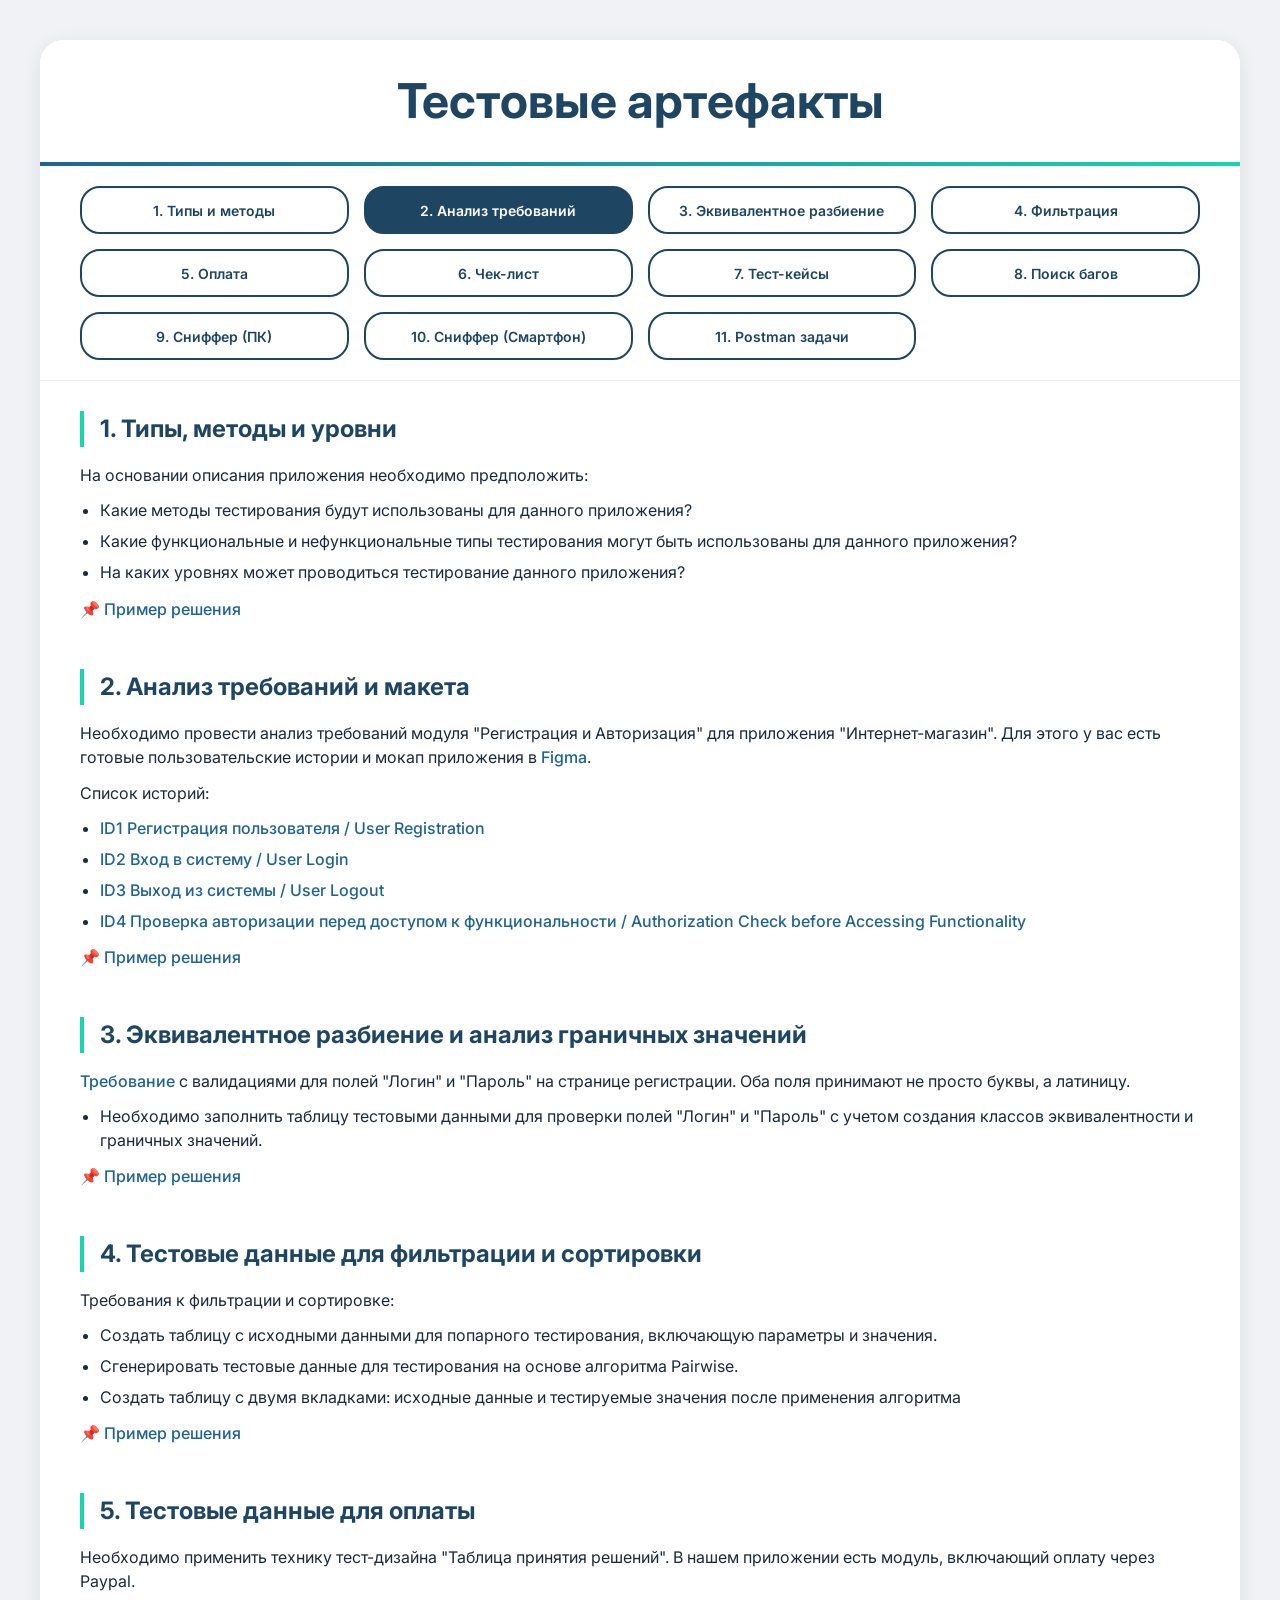
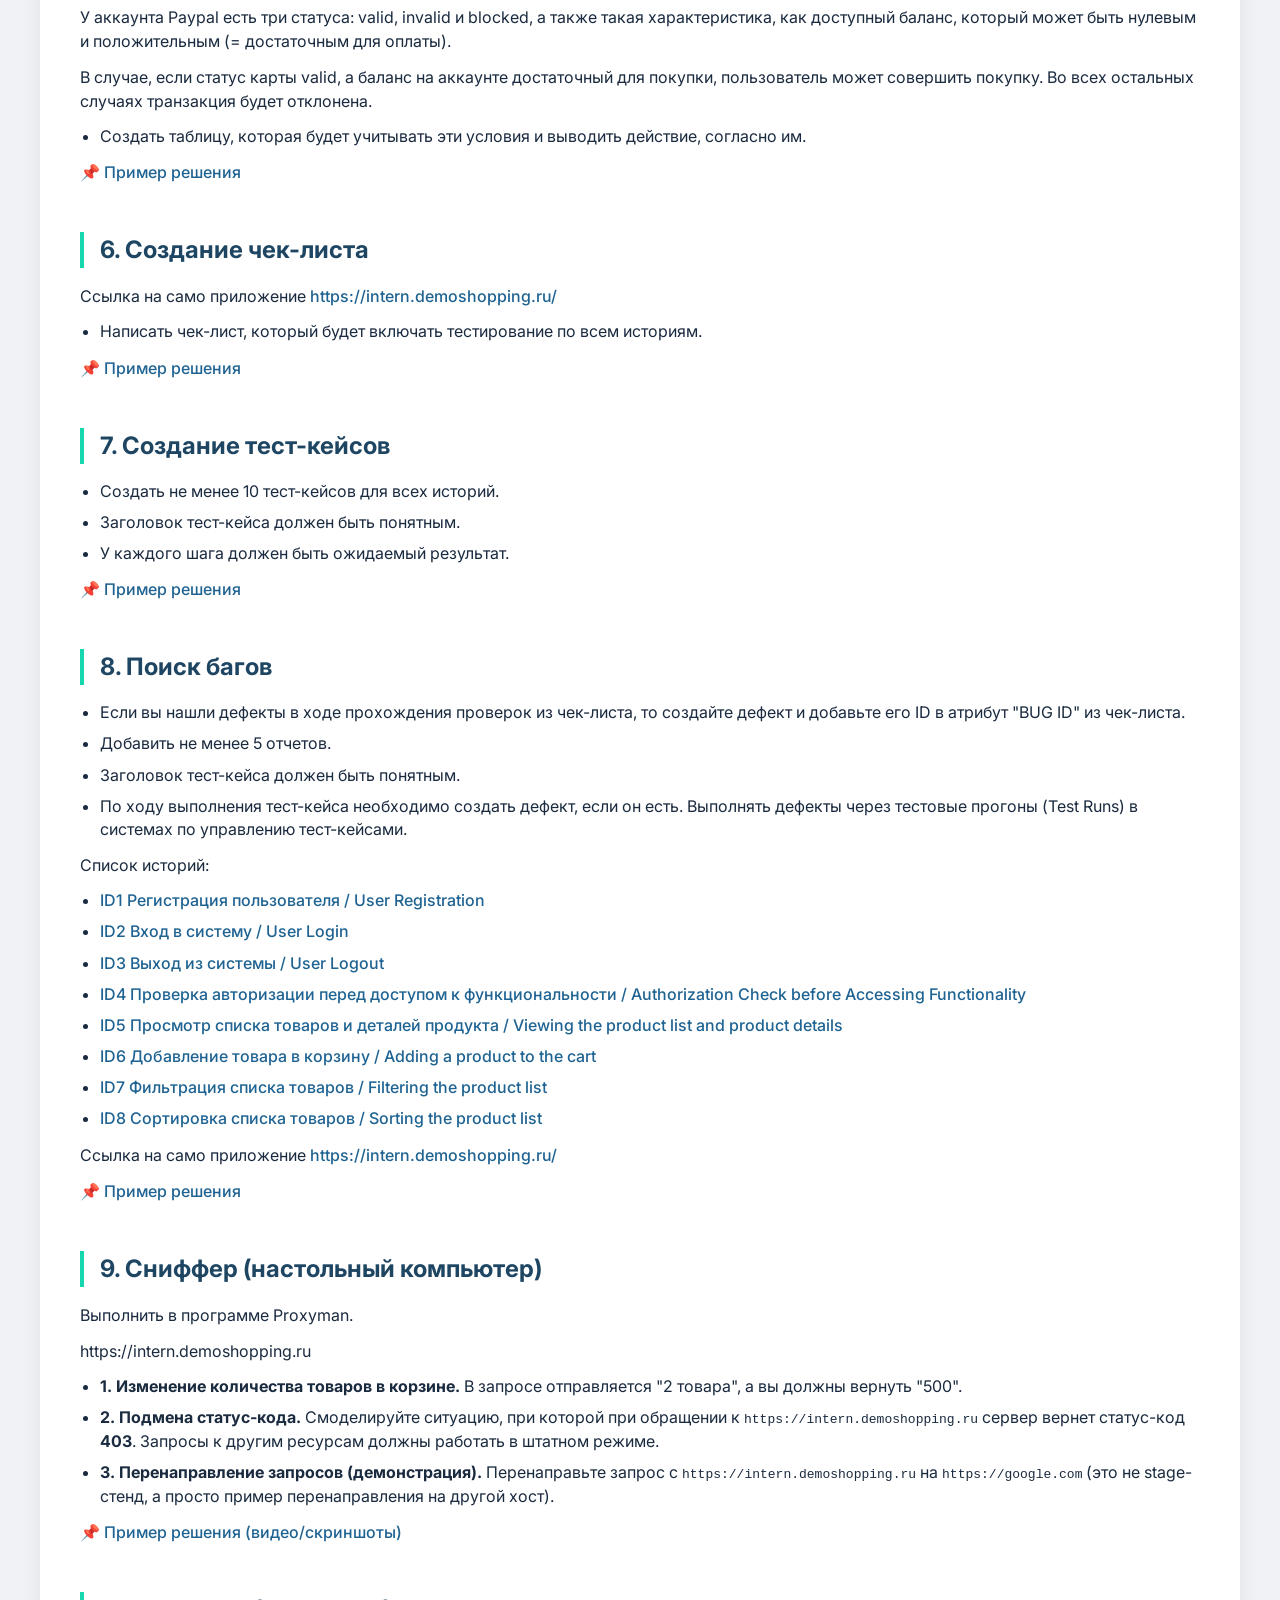
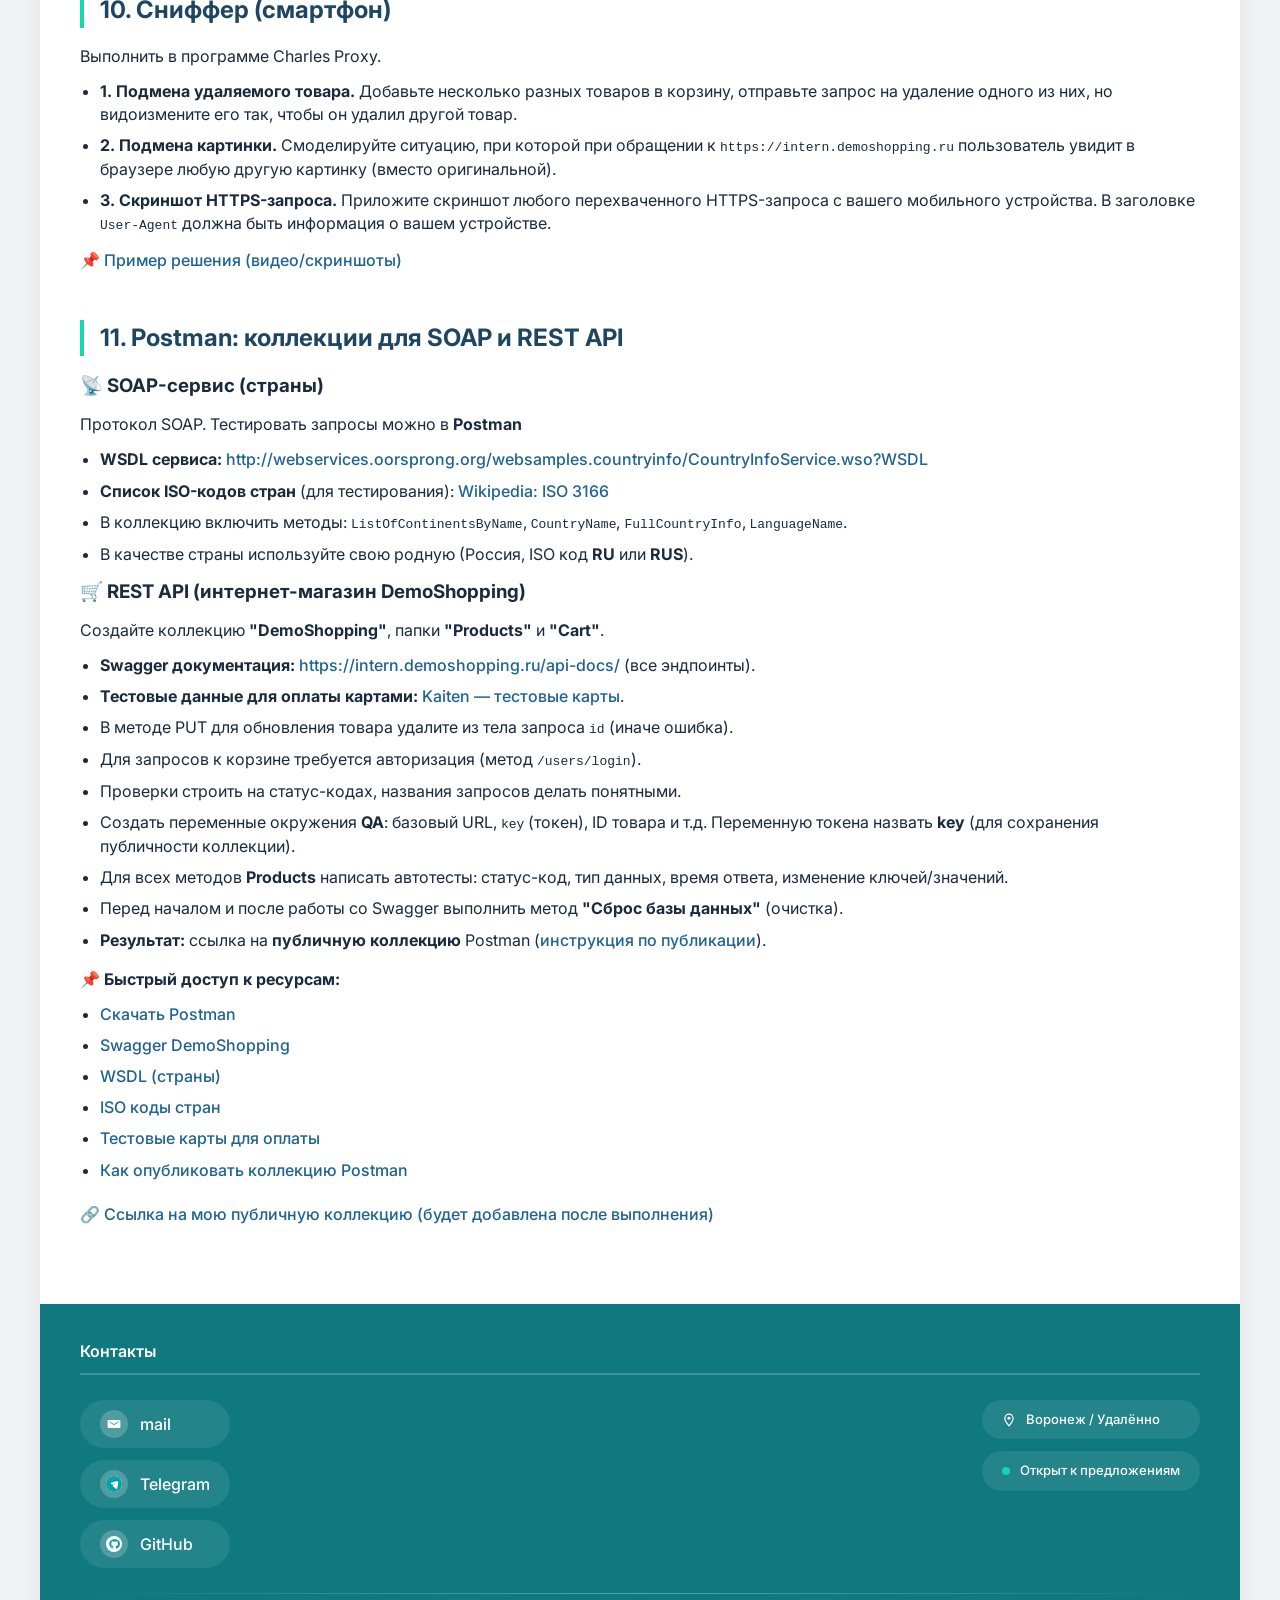
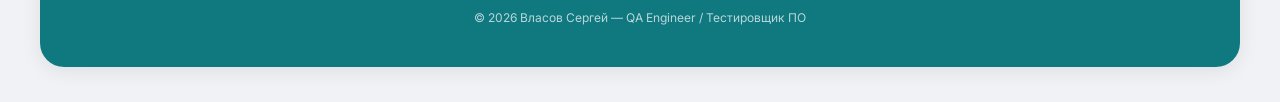
==== index.html @ 24e77163 "Update index.html" ====
<!DOCTYPE html>
<html lang="ru">
<head>
    <meta charset="UTF-8">
    <meta name="viewport" content="width=device-width, initial-scale=1.0, user-scalable=yes">
    <title>Власов Сергей — Тестовые артефакты</title>
    <link rel="stylesheet" href="styles.css">
    <link href="https://fonts.googleapis.com/css2?family=Inter:opsz,wght@14..32,300;400;500;600;700;800&display=swap" rel="stylesheet">
</head>
<body>
<div class="conteiner-size">
    <!-- ВЕРХНИЙ БЛОК (без фото) -->
    <div class="header-container">
        <div class="photo-block" style="display: none;"></div>
        <div class="title-block">
            <h1>Тестовые артефакты</h1>
        </div>
        <div class="burger-menu">
            <button class="burger-btn" id="burgerBtn" aria-label="Меню">
                <span></span><span></span><span></span>
            </button>
        </div>
    </div>
    <div class="divider"></div>

    <!-- ДЕСКТОПНЫЕ КНОПКИ -->
    <nav class="nav-buttons">
        <a href="#section1" class="nav-btn">1. Типы и методы</a>
        <a href="#section2" class="nav-btn">2. Анализ требований</a>
        <a href="#section3" class="nav-btn">3. Эквивалентное разбиение</a>
        <a href="#section4" class="nav-btn">4. Фильтрация</a>
        <a href="#section5" class="nav-btn">5. Оплата</a>
        <a href="#section6" class="nav-btn">6. Чек-лист</a>
        <a href="#section7" class="nav-btn">7. Тест-кейсы</a>
        <a href="#section8" class="nav-btn">8. Поиск багов</a>
        <a href="#section9" class="nav-btn">9. Сниффер (ПК)</a>
        <a href="#section10" class="nav-btn">10. Сниффер (Смартфон)</a>
        <a href="#section11" class="nav-btn">11. Postman задачи</a>
    </nav>

    <!-- МОБИЛЬНОЕ МЕНЮ -->
    <div class="menu-overlay" id="menuOverlay"></div>
    <nav class="mobile-nav" id="mobileNav">
        <a href="#section1" class="nav-btn">1. Типы и методы</a>
        <a href="#section2" class="nav-btn">2. Анализ требований</a>
        <a href="#section3" class="nav-btn">3. Эквивалентное разбиение</a>
        <a href="#section4" class="nav-btn">4. Фильтрация</a>
        <a href="#section5" class="nav-btn">5. Оплата</a>
        <a href="#section6" class="nav-btn">6. Чек-лист</a>
        <a href="#section7" class="nav-btn">7. Тест-кейсы</a>
        <a href="#section8" class="nav-btn">8. Поиск багов</a>
        <a href="#section9" class="nav-btn">9. Сниффер (ПК)</a>
        <a href="#section10" class="nav-btn">10. Сниффер (Смартфон)</a>
        <a href="#section11" class="nav-btn">11. Postman задачи</a>
    </nav>

    <main class="content_section">
        <!-- СЕКЦИЯ 1 -->
        <section id="section1">
            <h2 class="subheadings_info">1. Типы, методы и уровни</h2>
            <p>На основании описания приложения необходимо предположить:</p>
            <ul class="ul_jackdaw">
                <li>Какие методы тестирования будут использованы для данного приложения?</li>
                <li>Какие функциональные и нефункциональные типы тестирования могут быть использованы для данного приложения?</li>
                <li>На каких уровнях может проводиться тестирование данного приложения?</li>
            </ul>
            <p class="text_link"><a href="https://docs.google.com/spreadsheets/d/1bUkOQuHlxxTDv7ZIlbm_shnMmI3a-tGKETuIihLOKME/edit?gid=0#gid=0" target="_blank">📌 Пример решения</a></p>
        </section>

        <!-- СЕКЦИЯ 2 -->
        <section id="section2">
            <h2 class="subheadings_info">2. Анализ требований и макета</h2>
            <p>Необходимо провести анализ требований модуля "Регистрация и Авторизация" для приложения "Интернет-магазин". Для этого у вас есть готовые пользовательские истории и мокап приложения в <a href="https://www.figma.com/design/2T99Jt5OHPqkhe4yyoe2IC/demoshopping.ru?node-id=0-1&p=f" target="_blank">Figma</a>.</p>
            <p>Список историй:</p>
            <ul class="ul_jackdaw">
                <li><a href="https://rusau.kaiten.ru/p/d/731b641b-545d-4311-a691-c397a21eb1bd" target="_blank">ID1 Регистрация пользователя / User Registration</a></li>
                <li><a href="https://rusau.kaiten.ru/p/d/1c04eafd-86f6-4a21-85cd-1fbf8d3be706" target="_blank">ID2 Вход в систему / User Login</a></li>
                <li><a href="https://rusau.kaiten.ru/p/d/1f464f17-8de7-4f54-992c-11e9fa5fd646" target="_blank">ID3 Выход из системы / User Logout</a></li>
                <li><a href="https://rusau.kaiten.ru/p/d/d440e1db-3645-48f3-8510-686704dcf09c" target="_blank">ID4 Проверка авторизации перед доступом к функциональности / Authorization Check before Accessing Functionality</a></li>
            </ul>
            <p class="text_link"><a href="https://docs.google.com/spreadsheets/d/1VevSJB-PkAZYKlzrPrzCT3R2dL9jv7oHGKQj4bzrSno/edit?usp=drive_web&ouid=102189835010254179875" target="_blank">📌 Пример решения</a></p>
        </section>

        <!-- СЕКЦИЯ 3 -->
        <section id="section3">
            <h2 class="subheadings_info">3. Эквивалентное разбиение и анализ граничных значений</h2>
            <p><a href="https://rusau.kaiten.ru/p/d/731b641b-545d-4311-a691-c397a21eb1bd" target="_blank">Требование</a> с валидациями для полей "Логин" и "Пароль" на странице регистрации. Оба поля принимают не просто буквы, а латиницу.</p>
            <ul class="ul_jackdaw">
                <li>Необходимо заполнить таблицу тестовыми данными для проверки полей "Логин" и "Пароль" с учетом создания классов эквивалентности и граничных значений.</li>
            </ul>
            <p class="text_link"><a href="https://docs.google.com/spreadsheets/d/1Gv9aTr1BxdzXgcnLd-U9PMyYJYdZb1w_PZxS7_c92Kk/edit?usp=drive_web&ouid=102189835010254179875" target="_blank">📌 Пример решения</a></p>
        </section>

        <!-- СЕКЦИЯ 4 -->
        <section id="section4">
            <h2 class="subheadings_info">4. Тестовые данные для фильтрации и сортировки</h2>
            <p>Требования к фильтрации и сортировке:</p>
            <ul class="ul_jackdaw">
                <li>Создать таблицу с исходными данными для попарного тестирования, включающую параметры и значения.</li>
                <li>Сгенерировать тестовые данные для тестирования на основе алгоритма Pairwise.</li>
                <li>Создать таблицу с двумя вкладками: исходные данные и тестируемые значения после применения алгоритма</li>
            </ul>
            <p class="text_link"><a href="https://docs.google.com/spreadsheets/d/1SnSToZLC-UF6XqXtcdZH5fWawahECPrROehS-deCQgU/edit?gid=0#gid=0" target="_blank">📌 Пример решения</a></p>
        </section>

        <!-- СЕКЦИЯ 5 -->
        <section id="section5">
            <h2 class="subheadings_info">5. Тестовые данные для оплаты</h2>
            <p>Необходимо применить технику тест-дизайна "Таблица принятия решений". В нашем приложении есть модуль, включающий оплату через Paypal.</p>
            <p>У аккаунта Paypal есть три статуса: valid, invalid и blocked, а также такая характеристика, как доступный баланс, который может быть нулевым и положительным (= достаточным для оплаты).</p>
            <p>В случае, если статус карты valid, а баланс на аккаунте достаточный для покупки, пользователь может совершить покупку. Во всех остальных случаях транзакция будет отклонена.</p>
            <ul class="ul_jackdaw">
                <li>Создать таблицу, которая будет учитывать эти условия и выводить действие, согласно им.</li>
            </ul>
            <p class="text_link"><a href="https://docs.google.com/spreadsheets/d/1SnSToZLC-UF6XqXtcdZH5fWawahECPrROehS-deCQgU/edit?gid=1292314697#gid=1292314697" target="_blank">📌 Пример решения</a></p>
        </section>

        <!-- СЕКЦИЯ 6 -->
        <section id="section6">
            <h2 class="subheadings_info">6. Создание чек-листа</h2>
            <p>Ссылка на само приложение <a href="https://intern.demoshopping.ru/" target="_blank">https://intern.demoshopping.ru/</a></p>
            <ul class="ul_jackdaw">
                <li>Написать чек-лист, который будет включать тестирование по всем историям.</li>
            </ul>
            <p class="text_link"><a href="https://docs.google.com/spreadsheets/d/1DzJWDYINvQ6zEzzYD-rrGuDeMP6S5_qLP3PYs7r37dg/edit?gid=0#gid=0" target="_blank">📌 Пример решения</a></p>
        </section>

        <!-- СЕКЦИЯ 7 -->
        <section id="section7">
            <h2 class="subheadings_info">7. Создание тест-кейсов</h2>
            <ul class="ul_jackdaw">
                <li>Создать не менее 10 тест-кейсов для всех историй.</li>
                <li>Заголовок тест-кейса должен быть понятным.</li>
                <li>У каждого шага должен быть ожидаемый результат.</li>
            </ul>
            <p class="text_link"><a href="https://docs.google.com/spreadsheets/d/18vNGB9SCX3O_g759Qn72StFXo81sTul3EYCo1Qnzfx8/edit?gid=3946733#gid=3946733" target="_blank">📌 Пример решения</a></p>
        </section>

        <!-- СЕКЦИЯ 8 -->
        <section id="section8">
            <h2 class="subheadings_info">8. Поиск багов</h2>
            <ul class="ul_jackdaw">
                <li>Если вы нашли дефекты в ходе прохождения проверок из чек-листа, то создайте дефект и добавьте его ID в атрибут "BUG ID" из чек-листа.</li>
                <li>Добавить не менее 5 отчетов.</li>
                <li>Заголовок тест-кейса должен быть понятным.</li>
                <li>По ходу выполнения тест-кейса необходимо создать дефект, если он есть. Выполнять дефекты через тестовые прогоны (Test Runs) в системах по управлению тест-кейсами.</li>
            </ul>
            <p>Список историй:</p>
            <ul class="ul_jackdaw">
                <li><a href="https://rusau.kaiten.ru/p/d/731b641b-545d-4311-a691-c397a21eb1bd" target="_blank">ID1 Регистрация пользователя / User Registration</a></li>
                <li><a href="https://rusau.kaiten.ru/p/d/1c04eafd-86f6-4a21-85cd-1fbf8d3be706" target="_blank">ID2 Вход в систему / User Login</a></li>
                <li><a href="https://rusau.kaiten.ru/p/d/1f464f17-8de7-4f54-992c-11e9fa5fd646" target="_blank">ID3 Выход из системы / User Logout</a></li>
                <li><a href="https://rusau.kaiten.ru/p/d/d440e1db-3645-48f3-8510-686704dcf09c" target="_blank">ID4 Проверка авторизации перед доступом к функциональности / Authorization Check before Accessing Functionality</a></li>
                <li><a href="https://rusau.kaiten.ru/p/d/d49f0805-50b2-4b3e-b41c-524c0630b709" target="_blank">ID5 Просмотр списка товаров и деталей продукта / Viewing the product list and product details</a></li>
                <li><a href="https://rusau.kaiten.ru/p/d/11290aff-1218-44c5-a195-f724931d6615" target="_blank">ID6 Добавление товара в корзину / Adding a product to the cart</a></li>
                <li><a href="https://rusau.kaiten.ru/p/d/5b275ec1-e6df-47a4-9648-d422f4a387f3" target="_blank">ID7 Фильтрация списка товаров / Filtering the product list</a></li>
                <li><a href="https://rusau.kaiten.ru/p/d/705e06d8-971f-4e0a-b8de-7e13befcc7a3" target="_blank">ID8 Сортировка списка товаров / Sorting the product list</a></li>
            </ul>
            <p>Ссылка на само приложение <a href="https://intern.demoshopping.ru/" target="_blank">https://intern.demoshopping.ru/</a></p>
            <p class="text_link"><a href="https://docs.google.com/spreadsheets/d/1XjI1CYNhTq_a9quSeuw4eauC-P3KeUJ2mt0l9FOxoQo/edit?gid=0#gid=0" target="_blank">📌 Пример решения</a></p>
        </section>

        <!-- СЕКЦИЯ 9 -->
        <section id="section9">
            <h2 class="subheadings_info">9. Сниффер (настольный компьютер)</h2>
            <p>Выполнить в программе Proxyman.</p>
            <p>https://intern.demoshopping.ru</p>
            <ul class="ul_jackdaw">
                <li><strong>1. Изменение количества товаров в корзине.</strong> В запросе отправляется "2 товара", а вы должны вернуть "500".</li>
                <li><strong>2. Подмена статус-кода.</strong> Смоделируйте ситуацию, при которой при обращении к <code>https://intern.demoshopping.ru</code> сервер вернет статус-код <strong>403</strong>. Запросы к другим ресурсам должны работать в штатном режиме.</li>
                <li><strong>3. Перенаправление запросов (демонстрация).</strong> Перенаправьте запрос с <code>https://intern.demoshopping.ru</code> на <code>https://google.com</code> (это не stage-стенд, а просто пример перенаправления на другой хост).</li>
            </ul>
            <p class="text_link"><a href="https://drive.google.com/drive/folders/1v3mLw2noIxLw3IjJc6oAyDu7saQBnITz?dmr=1&ec=wgc-drive-%5Bmodule%5D-goto" target="_blank">📌 Пример решения (видео/скриншоты)</a></p>
        </section>

        <!-- СЕКЦИЯ 10 -->
        <section id="section10">
            <h2 class="subheadings_info">10. Сниффер (смартфон)</h2>
            <p>Выполнить в программе Charles Proxy.</p>
            <ul class="ul_jackdaw">
                <li><strong>1. Подмена удаляемого товара.</strong> Добавьте несколько разных товаров в корзину, отправьте запрос на удаление одного из них, но видоизмените его так, чтобы он удалил другой товар.</li>
                <li><strong>2. Подмена картинки.</strong> Смоделируйте ситуацию, при которой при обращении к <code>https://intern.demoshopping.ru</code> пользователь увидит в браузере любую другую картинку (вместо оригинальной).</li>
                <li><strong>3. Скриншот HTTPS-запроса.</strong> Приложите скриншот любого перехваченного HTTPS-запроса с вашего мобильного устройства. В заголовке <code>User-Agent</code> должна быть информация о вашем устройстве.</li>
            </ul>
            <p class="text_link"><a href="https://drive.google.com/drive/folders/1Qa5pBrtNy1UJBBtd4_2GaU8awe03KUYU?dmr=1&ec=wgc-drive-%5Bmodule%5D-goto" target="_blank">📌 Пример решения (видео/скриншоты)</a></p>
        </section>

        <!-- СЕКЦИЯ 11 -->
        <section id="section11">
            <h2 class="subheadings_info">11. Postman: коллекции для SOAP и REST API</h2>
            <h3>📡 SOAP-сервис (страны)</h3>
            <p>Протокол SOAP. Тестировать запросы можно в <strong>Postman</strong></p>
            <ul class="ul_jackdaw">
                <li><strong>WSDL сервиса:</strong> <a href="http://webservices.oorsprong.org/websamples.countryinfo/CountryInfoService.wso?WSDL" target="_blank">http://webservices.oorsprong.org/websamples.countryinfo/CountryInfoService.wso?WSDL</a></li>
                <li><strong>Список ISO-кодов стран</strong> (для тестирования): <a href="https://en.wikipedia.org/wiki/List_of_ISO_3166_country_codes" target="_blank">Wikipedia: ISO 3166</a></li>
                <li>В коллекцию включить методы: <code>ListOfContinentsByName</code>, <code>CountryName</code>, <code>FullCountryInfo</code>, <code>LanguageName</code>.</li>
                <li>В качестве страны используйте свою родную (Россия, ISO код <strong>RU</strong> или <strong>RUS</strong>).</li>
            </ul>
            <h3>🛒 REST API (интернет-магазин DemoShopping)</h3>
            <p>Создайте коллекцию <strong>"DemoShopping"</strong>, папки <strong>"Products"</strong> и <strong>"Cart"</strong>.</p>
            <ul class="ul_jackdaw">
                <li><strong>Swagger документация:</strong> <a href="https://intern.demoshopping.ru/api-docs/" target="_blank">https://intern.demoshopping.ru/api-docs/</a> (все эндпоинты).</li>
                <li><strong>Тестовые данные для оплаты картами:</strong> <a href="https://rusau.kaiten.ru/p/d/94048e01-aa82-430b-b7cc-e90bd89bd708" target="_blank">Kaiten — тестовые карты</a>.</li>
                <li>В методе PUT для обновления товара удалите из тела запроса <code>id</code> (иначе ошибка).</li>
                <li>Для запросов к корзине требуется авторизация (метод <code>/users/login</code>).</li>
                <li>Проверки строить на статус-кодах, названия запросов делать понятными.</li>
                <li>Создать переменные окружения <strong>QA</strong>: базовый URL, <code>key</code> (токен), ID товара и т.д. Переменную токена назвать <strong>key</strong> (для сохранения публичности коллекции).</li>
                <li>Для всех методов <strong>Products</strong> написать автотесты: статус-код, тип данных, время ответа, изменение ключей/значений.</li>
                <li>Перед началом и после работы со Swagger выполнить метод <strong>"Сброс базы данных"</strong> (очистка).</li>
                <li><strong>Результат:</strong> ссылка на <strong>публичную коллекцию</strong> Postman (<a href="https://learning.postman.com/docs/publishing-your-api/publishing-your-collection/" target="_blank">инструкция по публикации</a>).</li>
            </ul>
            <div class="text_link" style="margin-top: 15px;">
                <p>📌 <strong>Быстрый доступ к ресурсам:</strong></p>
                <ul class="ul_jackdaw" style="margin-left: 20px;">
                    <li><a href="https://www.postman.com/downloads/" target="_blank">Скачать Postman</a></li>
                    <li><a href="https://intern.demoshopping.ru/api-docs/" target="_blank">Swagger DemoShopping</a></li>
                    <li><a href="http://webservices.oorsprong.org/websamples.countryinfo/CountryInfoService.wso?WSDL" target="_blank">WSDL (страны)</a></li>
                    <li><a href="https://en.wikipedia.org/wiki/List_of_ISO_3166_country_codes" target="_blank">ISO коды стран</a></li>
                    <li><a href="https://rusau.kaiten.ru/p/d/94048e01-aa82-430b-b7cc-e90bd89bd708" target="_blank">Тестовые карты для оплаты</a></li>
                    <li><a href="https://learning.postman.com/docs/publishing-your-api/publishing-your-collection/" target="_blank">Как опубликовать коллекцию Postman</a></li>
                </ul>
            </div>
            <p class="text_link" style="margin-top: 20px;"><a href="#" target="_blank">🔗 Ссылка на мою публичную коллекцию (будет добавлена после выполнения)</a></p>
        </section>
    </main>

    <!-- ПОДВАЛ -->
    <footer class="footer">
        <div class="footer-container">
            <div class="footer-title">Контакты</div>
            <div class="footer-row">
                <div class="footer-contacts">
                    <a href="mailto:nikolaevch96@yandex.ru" class="footer-contact-link">
                        <div class="contact-icon">
                            <svg width="18" height="18" viewBox="0 0 40 40" fill="none">
                                <rect x="4" y="10" width="32" height="20" rx="2" fill="white"/>
                                <path d="M8 14L20 22L32 14" stroke="#09a0ab" stroke-width="1.5"/>
                                <line x1="12" y1="17" x2="20" y2="21" stroke="#09a0ab" stroke-width="1.5"/>
                                <line x1="28" y1="17" x2="20" y2="21" stroke="#09a0ab" stroke-width="1.5"/>
                            </svg>
                        </div>
                        <span>mail</span>
                    </a>
                    <a href="https://t.me/Vlasov_S_Nid96271" target="_blank" class="footer-contact-link">
                        <div class="contact-icon">
                            <svg width="18" height="18" viewBox="0 0 40 40" fill="none">
                                <circle cx="20" cy="20" r="20" fill="white"/>
                                <path fill-rule="evenodd" clip-rule="evenodd" d="M20 0C8.9543 0 0 8.9543 0 20C0 31.0457 8.9543 40 20 40C31.0457 40 40 31.0457 40 20C40 8.9543 31.0457 0 20 0ZM29.1027 13.1159C29.698 12.9413 30.3734 13.2618 30.4486 13.8695C30.5494 14.673 30.5399 15.7849 30.4199 16.9647C29.9592 21.1896 28.4903 28.7162 27.7739 31.6816C27.5078 32.8103 27.0048 33.1053 26.2089 32.659C25.2085 32.1004 24.2351 31.4272 23.2972 30.7507C22.3005 30.032 23.6662 30.6234 22.6356 29.8855C21.3361 28.9482 18.4606 26.8194 17.3062 25.6971C16.4912 24.9024 17.6314 24.2954 18.7371 23.2418C19.4903 22.518 22.515 19.7202 24.8274 17.3336C25.6113 16.5228 24.7864 17.158 23.8235 17.9603C22.2447 19.2427 19.6517 21.0568 18.5779 21.8393C17.7043 22.4729 17.0464 22.4718 16.385 21.9268C15.1905 20.9585 13.8561 20.0988 12.7392 19.3968C11.6009 18.6818 11.7538 17.6593 13.1012 17.0194C16.1588 15.5731 21.3414 13.6294 29.1027 13.1159Z" fill="#09a0ab"/>
                            </svg>
                        </div>
                        <span>Telegram</span>
                    </a>
                    <a href="https://github.com/Vlasov-S-N-96" target="_blank" class="footer-contact-link">
                        <div class="contact-icon">
                            <svg width="18" height="18" viewBox="0 0 40 40" fill="none">
                                <circle cx="20" cy="20" r="20" fill="white"/>
                                <path d="M20 8C13.37 8 8 13.37 8 20C8 25.63 11.93 30.45 17.29 31.96C18.09 32.11 18.36 31.59 18.36 31.14C18.36 30.74 18.35 29.87 18.34 28.96C15.03 29.66 14.25 27.56 14.25 27.56C13.64 26.01 12.76 25.64 12.76 25.64C11.53 24.92 12.83 24.93 12.83 24.93C14.17 25.01 14.86 26.3 14.86 26.3C16.01 28.32 17.88 27.8 18.42 27.36C18.57 26.49 18.94 25.9 19.35 25.56C16.28 25.21 13.05 24.1 13.05 19.45C13.05 18.12 13.56 17.02 14.4 16.17C14.25 15.81 13.79 14.57 14.51 12.93C14.51 12.93 15.59 12.55 18.34 14.08C19.37 13.77 20.47 13.61 21.58 13.61C22.69 13.61 23.79 13.77 24.82 14.08C27.57 12.55 28.65 12.93 28.65 12.93C29.37 14.57 28.91 15.81 28.76 16.17C29.6 17.02 30.11 18.12 30.11 19.45C30.11 24.11 26.87 25.2 23.79 25.55C24.3 25.99 24.76 26.85 24.76 28.18C24.76 30.07 24.74 31.59 24.74 31.14C24.74 31.6 25.01 32.12 25.83 31.96C31.17 30.44 35.08 25.63 35.08 20C35.08 13.37 29.71 8 23.08 8H20Z" fill="#09a0ab"/>
                            </svg>
                        </div>
                        <span>GitHub</span>
                    </a>
                </div>
                <div class="footer-right">
                    <div class="footer-location">
                        <svg width="14" height="14" viewBox="0 0 24 24" fill="none" stroke="white" stroke-width="2">
                            <path d="M12 2C8.13 2 5 5.13 5 9c0 5.25 7 13 7 13s7-7.75 7-13c0-3.87-3.13-7-7-7z"/>
                            <circle cx="12" cy="9" r="2.5" fill="white" stroke="none"/>
                        </svg>
                        <span>Воронеж / Удалённо</span>
                    </div>
                    <div class="footer-status">
                        <span class="status-dot"></span>
                        <span>Открыт к предложениям</span>
                    </div>
                </div>
            </div>
            <div class="footer-divider"></div>
            <div class="footer-copyright">
                <p>© 2026 Власов Сергей — QA Engineer / Тестировщик ПО</p>
            </div>
        </div>
    </footer>
</div>
<script src="script.js"></script>
</body>
</html>
---- styles.css ----
* {
    margin: 0;
    padding: 0;
    box-sizing: border-box;
}

body {
    background: #f0f2f5;
    font-family: 'Inter', 'Segoe UI', 'Arial', sans-serif;
    padding: 40px 20px;
    margin: 0;
    color: #1a2a3f;
    line-height: 1.5;
    scroll-behavior: smooth;
}

.conteiner-size {
    max-width: 1200px;
    margin: 0 auto;
    background: white;
    border-radius: 24px;
    box-shadow: 0 4px 20px rgba(0, 0, 0, 0.08);
    overflow: hidden;
}

/* HEADER (без фото) — центрированный заголовок */
.header-container {
    display: flex;
    align-items: center;
    justify-content: center;
    background: white;
    padding: 25px 40px;
    flex-wrap: wrap;
    gap: 30px;
    position: relative;
}

.photo-block {
    display: none;
}

.title-block {
    flex: none;
    text-align: center;
}

.title-block h1 {
    font-size: 48px;
    color: #1e4663;
    margin: 0;
    font-weight: 700;
    border-left: none;
    padding-left: 0;
    text-align: center;
}

/* Бургер-меню — уменьшенного размера */
.burger-menu {
    display: none;
    position: absolute;
    right: 40px;
    top: 50%;
    transform: translateY(-50%);
}

.burger-btn {
    background: transparent;
    border: none;
    cursor: pointer;
    padding: 5px;
    display: flex;
    flex-direction: column;
    justify-content: center;
    align-items: center;
    gap: 7px;
    width: 44px;
    height: 44px;
    transition: all 0.3s ease;
}

.burger-btn span {
    display: block;
    width: 32px;
    height: 5px;
    background-color: #1e4663;
    border-radius: 5px;
    transition: all 0.3s ease;
}

.burger-btn:hover {
    transform: scale(1.05);
    background: transparent;
}

.burger-btn:hover span {
    background-color: #09a0ab;
}

.burger-btn.active span:nth-child(1) {
    transform: rotate(45deg) translate(8px, 8px);
}

.burger-btn.active span:nth-child(2) {
    opacity: 0;
}

.burger-btn.active span:nth-child(3) {
    transform: rotate(-45deg) translate(8px, -8px);
}

/* DIVIDER */
.divider {
    height: 4px;
    background: linear-gradient(90deg, #1f6392, #16d6ad);
    width: 100%;
}

/* ДЕСКТОПНЫЕ КНОПКИ */
.nav-buttons {
    display: grid;
    grid-template-columns: repeat(4, 1fr);
    gap: 15px;
    background: white;
    padding: 20px 40px;
    border-bottom: 1px solid #e9edf2;
}

.nav-btn {
    display: flex;
    align-items: center;
    justify-content: center;
    gap: 8px;
    background: white;
    color: #1e4663;
    text-decoration: none;
    font-size: 14px;
    font-weight: 600;
    height: 48px;
    padding: 0 15px;
    border-radius: 20px;
    transition: all 0.3s ease;
    border: 2px solid #1e4663;
    white-space: nowrap;
}

.nav-btn:hover {
    background: #1e4663;
    color: white;
    transform: translateY(-2px);
    box-shadow: 0 6px 14px rgba(30, 70, 99, 0.3);
    text-decoration: none;
}

.nav-btn.active {
    background: #1e4663;
    color: white;
    border-color: #1e4663;
}

/* Мобильное меню */
.menu-overlay {
    position: fixed;
    top: 0;
    left: 0;
    width: 100%;
    height: 100%;
    background: rgba(0, 0, 0, 0.5);
    z-index: 999;
    display: none;
}

.mobile-nav {
    position: fixed;
    top: 0;
    left: -100%;
    width: 80%;
    max-width: 320px;
    height: 100vh;
    background: white;
    z-index: 1000;
    transition: left 0.3s ease;
    padding: 80px 20px 30px;
    overflow-y: auto;
}

.mobile-nav.active {
    left: 0;
}

.menu-overlay.active {
    display: block;
}

.mobile-nav .nav-btn {
    display: flex;
    margin-bottom: 12px;
    width: 100%;
    justify-content: center;
}

/* ОСНОВНОЙ КОНТЕНТ */
.content_section {
    background: white;
    padding: 30px 40px;
}

section {
    margin-bottom: 48px;
    scroll-margin-top: 80px;
}

.subheadings_info {
    font-weight: 700;
    font-size: 24px;
    margin-bottom: 16px;
    color: #1e4663;
    border-left: 4px solid #16d6ad;
    padding-left: 16px;
}

.ul_jackdaw {
    list-style-type: disc;
    margin-left: 20px;
    margin-bottom: 12px;
}

.ul_jackdaw li {
    margin: 8px 0;
    line-height: 1.45;
}

.text_link a, a {
    text-decoration: none;
    color: #1f6392;
    font-weight: 500;
    transition: all 0.2s ease;
}

.text_link a:hover, a:hover {
    color: #09a0ab;
    text-decoration: none;
}

p {
    margin: 12px 0;
    line-height: 1.5;
}

/* ФУТЕР — цвет при наведении #1e4663 */
.footer {
    background: #107980;
    padding: 35px 40px;
    color: white;
}

.footer-container {
    max-width: 1200px;
    margin: 0 auto;
}

.footer-title {
    font-size: 16px;
    font-weight: 600;
    margin-bottom: 25px;
    padding-bottom: 10px;
    border-bottom: 2px solid rgba(255, 255, 255, 0.2);
    width: 100%;
}

.footer-row {
    display: flex;
    justify-content: space-between;
    align-items: flex-start;
    flex-wrap: wrap;
    gap: 40px;
    margin-bottom: 25px;
}

.footer-contacts {
    display: flex;
    flex-direction: column;
    gap: 12px;
}

.footer-contact-link {
    display: flex;
    align-items: center;
    gap: 12px;
    background: rgba(255, 255, 255, 0.08);
    padding: 10px 20px;
    border-radius: 50px;
    text-decoration: none;
    transition: all 0.3s ease;
    color: white;
}

.footer-contact-link:hover {
    background: #1e4663;
    transform: translateX(8px);
    text-decoration: none;
}

.footer-contact-link:hover .contact-icon {
    background: rgba(255, 255, 255, 0.3);
}

.footer-contact-link:hover span {
    color: white;
}

.contact-icon {
    width: 28px;
    height: 28px;
    display: flex;
    align-items: center;
    justify-content: center;
    background: rgba(255, 255, 255, 0.2);
    border-radius: 50%;
    flex-shrink: 0;
    transition: all 0.3s ease;
}

.contact-icon svg {
    width: 16px;
    height: 16px;
    display: block;
}

.footer-right {
    display: flex;
    flex-direction: column;
    gap: 12px;
}

.footer-location, .footer-status {
    display: flex;
    align-items: center;
    gap: 10px;
    background: rgba(255, 255, 255, 0.08);
    padding: 10px 20px;
    border-radius: 50px;
    font-size: 13px;
    font-weight: 500;
    transition: all 0.3s ease;
}

.footer-location:hover, .footer-status:hover {
    background: #1e4663;
    transform: translateX(5px);
}

.status-dot {
    width: 8px;
    height: 8px;
    background: #16d6ad;
    border-radius: 50%;
    display: inline-block;
    animation: pulse 1.5s infinite;
}

@keyframes pulse {
    0% { box-shadow: 0 0 0 0 rgba(22, 214, 173, 0.7); }
    70% { box-shadow: 0 0 0 6px rgba(22, 214, 173, 0); }
    100% { box-shadow: 0 0 0 0 rgba(22, 214, 173, 0); }
}

.footer-divider {
    height: 1px;
    background: linear-gradient(90deg, transparent, rgba(255, 255, 255, 0.3), transparent);
    margin: 20px 0 15px;
}

.footer-copyright {
    text-align: center;
}

.footer-copyright p {
    font-size: 12px;
    opacity: 0.7;
    margin: 5px 0;
}

/* ===== АДАПТИВ ===== */
@media (max-width: 1024px) and (min-width: 769px) {
    .header-container {
        padding: 20px 30px;
    }
    .title-block h1 {
        font-size: 38px;
    }
    .burger-menu {
        right: 30px;
    }
    .burger-btn {
        width: 42px;
        height: 42px;
        gap: 7px;
    }
    .burger-btn span {
        width: 30px;
        height: 5px;
    }
    .burger-btn.active span:nth-child(1) {
        transform: rotate(45deg) translate(8px, 8px);
    }
    .burger-btn.active span:nth-child(3) {
        transform: rotate(-45deg) translate(8px, -8px);
    }
    .nav-buttons {
        padding: 15px 30px;
        gap: 12px;
    }
    .nav-btn {
        height: 42px;
        font-size: 13px;
        padding: 0 12px;
    }
    .footer {
        padding: 30px 30px;
    }
}

@media (max-width: 768px) {
    body {
        padding: 20px 12px;
    }
    .header-container {
        position: relative;
        display: flex;
        flex-direction: column;
        align-items: center;
        padding: 20px;
        gap: 10px;
    }
    .photo-block {
        display: none;
    }
    .title-block {
        text-align: center;
        width: 100%;
    }
    .title-block h1 {
        font-size: 28px;
        border-left: none;
        padding-left: 0;
        text-align: center;
    }
    .burger-menu {
        display: block;
        position: absolute;
        right: 20px;
        top: 50%;
        transform: translateY(-50%);
    }
    .burger-btn {
        width: 38px;
        height: 38px;
        gap: 6px;
    }
    .burger-btn span {
        width: 26px;
        height: 4px;
    }
    .burger-btn.active span:nth-child(1) {
        transform: rotate(45deg) translate(6px, 6px);
    }
    .burger-btn.active span:nth-child(3) {
        transform: rotate(-45deg) translate(6px, -6px);
    }
    .nav-buttons {
        display: none;
    }
    .content_section {
        padding: 20px 16px;
    }
    section {
        margin-bottom: 35px;
    }
    .subheadings_info {
        font-size: 20px;
        margin-bottom: 12px;
        padding-left: 12px;
    }
    .ul_jackdaw li {
        font-size: 14px;
    }
    p {
        font-size: 14px;
    }
    .footer {
        padding: 25px 20px;
    }
    .footer-row {
        flex-direction: column;
        align-items: center;
        gap: 25px;
    }
    .footer-contacts {
        align-items: center;
        width: 100%;
    }
    .footer-contact-link {
        width: 100%;
        justify-content: center;
        padding: 8px 16px;
    }
    .footer-contact-link span {
        font-size: 12px;
    }
    .footer-right {
        align-items: center;
        width: 100%;
    }
    .footer-location, .footer-status {
        width: 100%;
        justify-content: center;
        padding: 8px 16px;
        font-size: 12px;
    }
    .footer-title {
        text-align: center;
        font-size: 15px;
        margin-bottom: 20px;
    }
    .footer-copyright p {
        font-size: 11px;
    }
    .contact-icon {
        width: 24px;
        height: 24px;
    }
}

@media (max-width: 480px) {
    .title-block h1 {
        font-size: 24px;
    }
    .burger-btn {
        width: 34px;
        height: 34px;
        gap: 5px;
    }
    .burger-btn span {
        width: 22px;
        height: 3.5px;
    }
    .burger-btn.active span:nth-child(1) {
        transform: rotate(45deg) translate(5px, 5px);
    }
    .burger-btn.active span:nth-child(3) {
        transform: rotate(-45deg) translate(5px, -5px);
    }
    .subheadings_info {
        font-size: 18px;
    }
    .footer-contact-link {
        padding: 8px 15px;
    }
    .footer-location, .footer-status {
        padding: 8px 15px;
        font-size: 12px;
    }
    .footer-copyright p {
        font-size: 10px;
    }
}
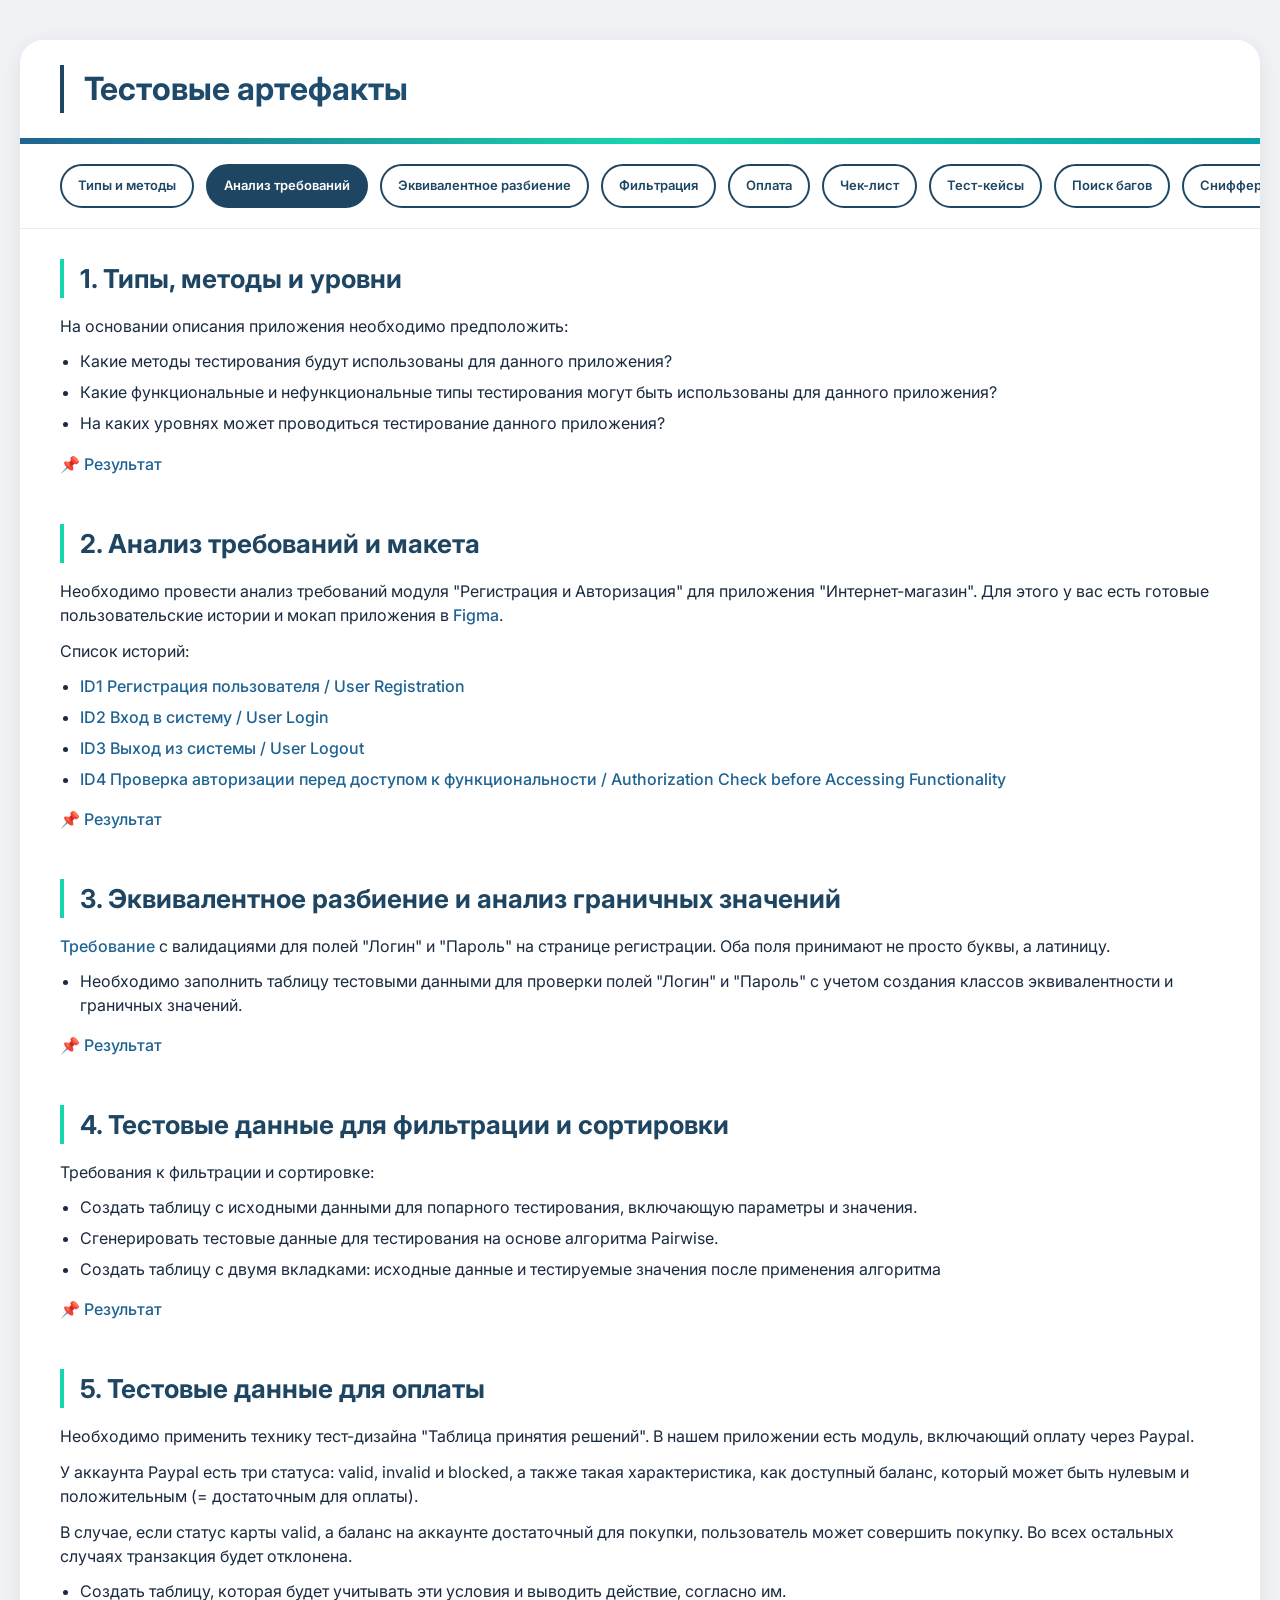
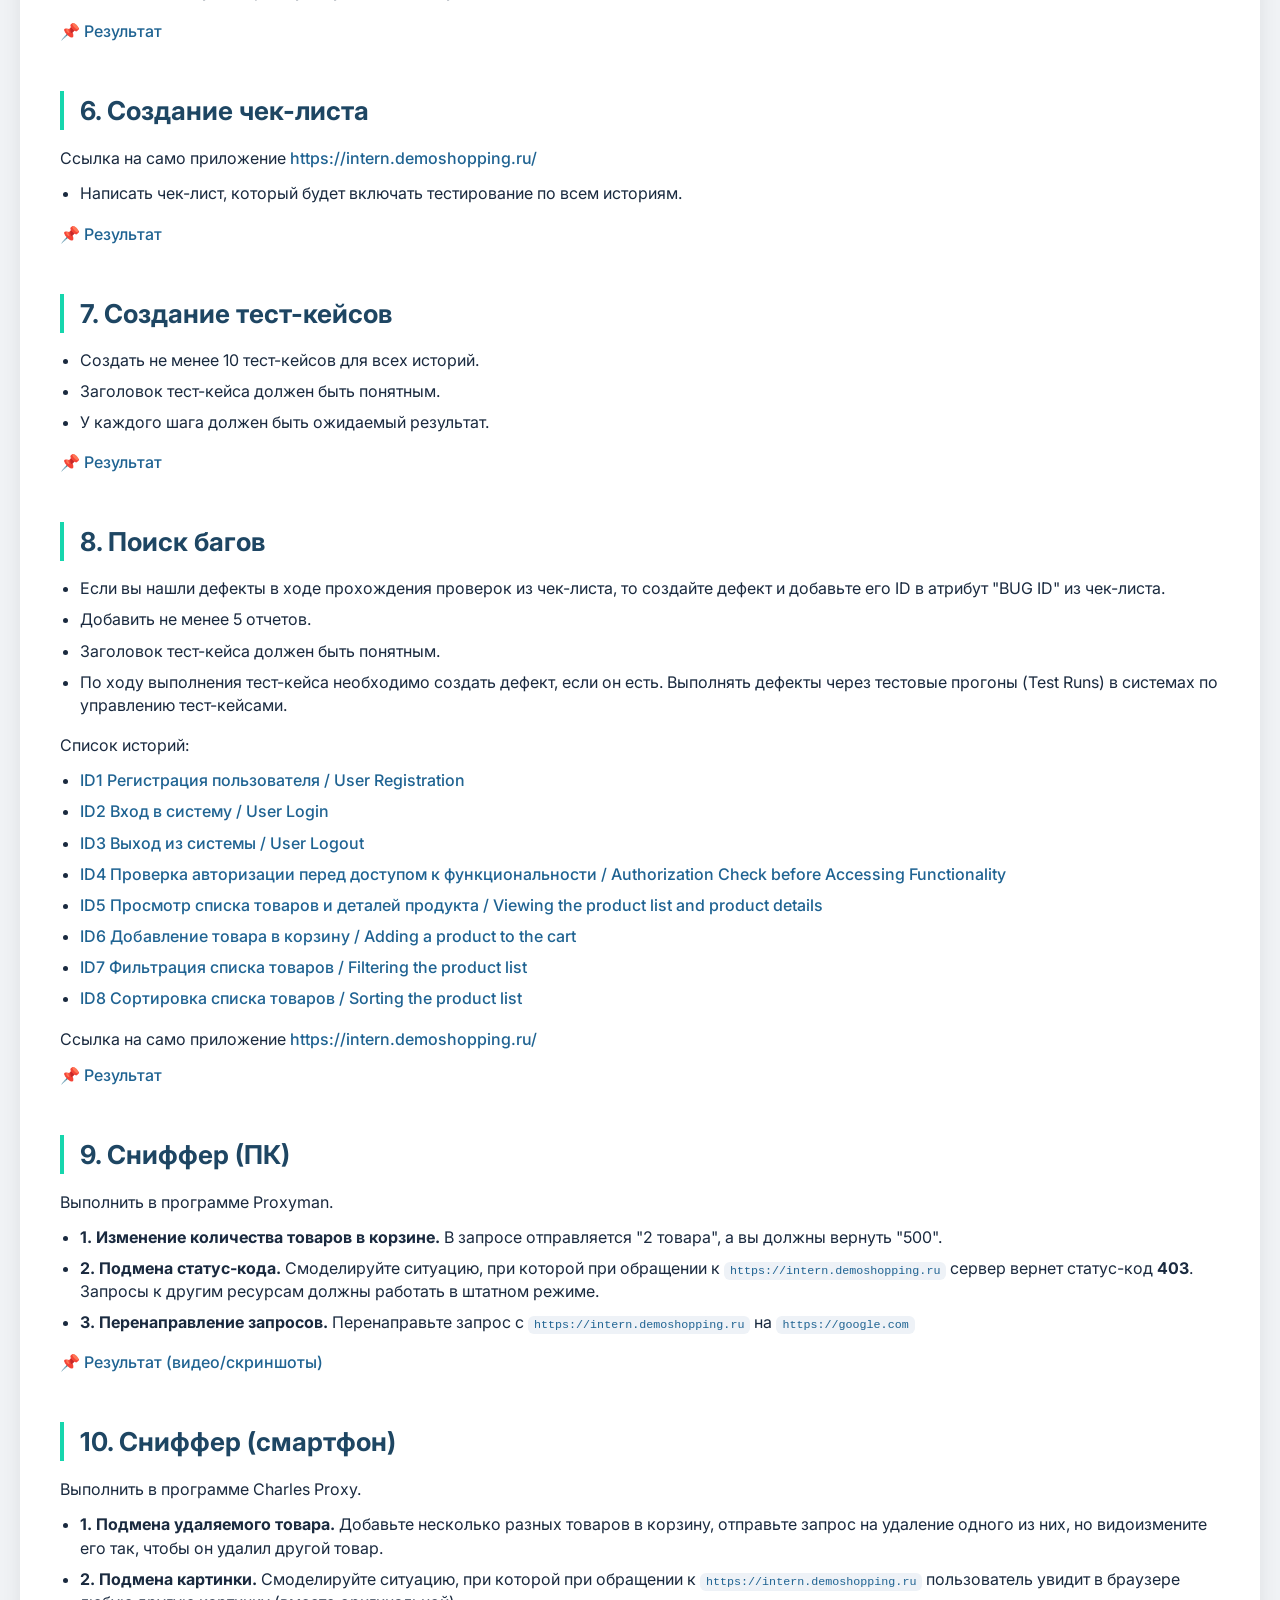
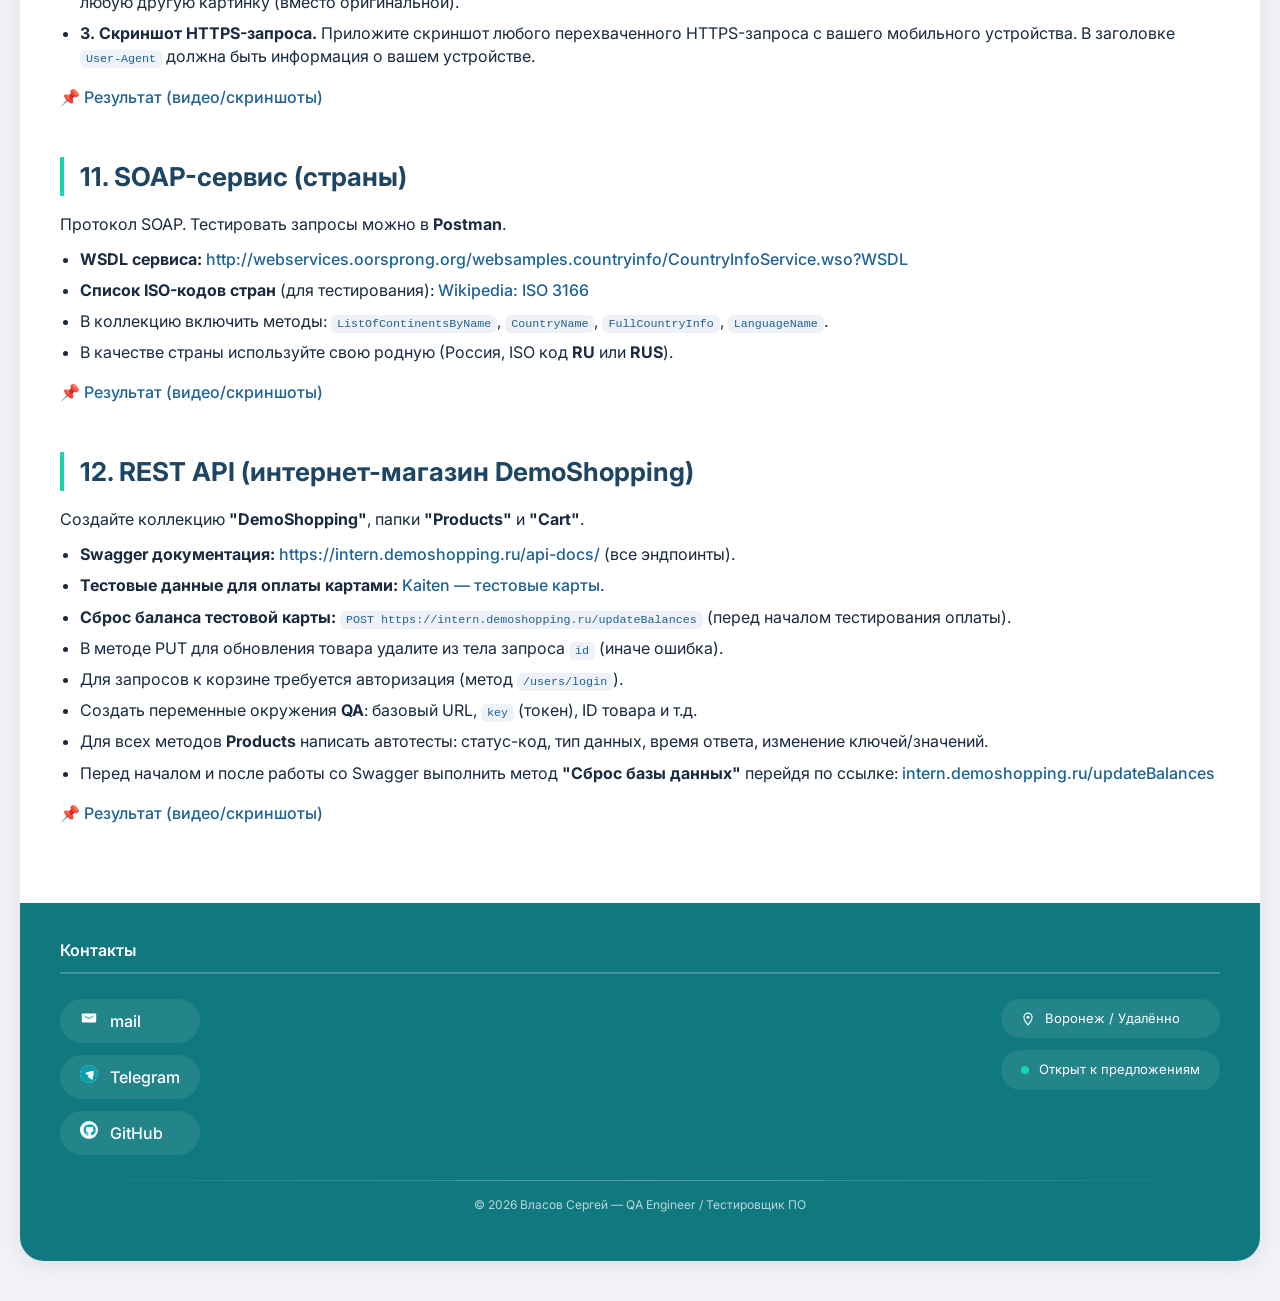
==== commit 08da0190: "Update index.html" ====
--- a/index.html
+++ b/index.html
@@ -9,7 +9,7 @@
 </head>
 <body>
 <div class="conteiner-size">
-    <!-- ВЕРХНИЙ БЛОК (без фото) -->
+    <!-- HEADER (центрированный заголовок, бургер справа) -->
     <div class="header-container">
         <div class="photo-block" style="display: none;"></div>
         <div class="title-block">
@@ -23,35 +23,37 @@
     </div>
     <div class="divider"></div>
 
-    <!-- ДЕСКТОПНЫЕ КНОПКИ -->
+    <!-- ДЕСКТОПНАЯ НАВИГАЦИЯ (без нумерации) -->
     <nav class="nav-buttons">
-        <a href="#section1" class="nav-btn">1. Типы и методы</a>
-        <a href="#section2" class="nav-btn">2. Анализ требований</a>
-        <a href="#section3" class="nav-btn">3. Эквивалентное разбиение</a>
-        <a href="#section4" class="nav-btn">4. Фильтрация</a>
-        <a href="#section5" class="nav-btn">5. Оплата</a>
-        <a href="#section6" class="nav-btn">6. Чек-лист</a>
-        <a href="#section7" class="nav-btn">7. Тест-кейсы</a>
-        <a href="#section8" class="nav-btn">8. Поиск багов</a>
-        <a href="#section9" class="nav-btn">9. Сниффер (ПК)</a>
-        <a href="#section10" class="nav-btn">10. Сниффер (Смартфон)</a>
-        <a href="#section11" class="nav-btn">11. Postman задачи</a>
+        <a href="#section1" class="nav-btn">Типы и методы</a>
+        <a href="#section2" class="nav-btn">Анализ требований</a>
+        <a href="#section3" class="nav-btn">Эквивалентное разбиение</a>
+        <a href="#section4" class="nav-btn">Фильтрация</a>
+        <a href="#section5" class="nav-btn">Оплата</a>
+        <a href="#section6" class="nav-btn">Чек-лист</a>
+        <a href="#section7" class="nav-btn">Тест-кейсы</a>
+        <a href="#section8" class="nav-btn">Поиск багов</a>
+        <a href="#section9" class="nav-btn">Сниффер (ПК)</a>
+        <a href="#section10" class="nav-btn">Сниффер (Смартфон)</a>
+        <a href="#section11" class="nav-btn">SOAP (страны)</a>
+        <a href="#section12" class="nav-btn">REST API</a>
     </nav>
 
-    <!-- МОБИЛЬНОЕ МЕНЮ -->
+    <!-- МОБИЛЬНОЕ МЕНЮ (без нумерации) -->
     <div class="menu-overlay" id="menuOverlay"></div>
     <nav class="mobile-nav" id="mobileNav">
-        <a href="#section1" class="nav-btn">1. Типы и методы</a>
-        <a href="#section2" class="nav-btn">2. Анализ требований</a>
-        <a href="#section3" class="nav-btn">3. Эквивалентное разбиение</a>
-        <a href="#section4" class="nav-btn">4. Фильтрация</a>
-        <a href="#section5" class="nav-btn">5. Оплата</a>
-        <a href="#section6" class="nav-btn">6. Чек-лист</a>
-        <a href="#section7" class="nav-btn">7. Тест-кейсы</a>
-        <a href="#section8" class="nav-btn">8. Поиск багов</a>
-        <a href="#section9" class="nav-btn">9. Сниффер (ПК)</a>
-        <a href="#section10" class="nav-btn">10. Сниффер (Смартфон)</a>
-        <a href="#section11" class="nav-btn">11. Postman задачи</a>
+        <a href="#section1" class="nav-btn">Типы и методы</a>
+        <a href="#section2" class="nav-btn">Анализ требований</a>
+        <a href="#section3" class="nav-btn">Эквивалентное разбиение</a>
+        <a href="#section4" class="nav-btn">Фильтрация</a>
+        <a href="#section5" class="nav-btn">Оплата</a>
+        <a href="#section6" class="nav-btn">Чек-лист</a>
+        <a href="#section7" class="nav-btn">Тест-кейсы</a>
+        <a href="#section8" class="nav-btn">Поиск багов</a>
+        <a href="#section9" class="nav-btn">Сниффер (ПК)</a>
+        <a href="#section10" class="nav-btn">Сниффер (Смартфон)</a>
+        <a href="#section11" class="nav-btn">SOAP (страны)</a>
+        <a href="#section12" class="nav-btn">REST API</a>
     </nav>
 
     <main class="content_section">
@@ -64,7 +66,7 @@
                 <li>Какие функциональные и нефункциональные типы тестирования могут быть использованы для данного приложения?</li>
                 <li>На каких уровнях может проводиться тестирование данного приложения?</li>
             </ul>
-            <p class="text_link"><a href="https://docs.google.com/spreadsheets/d/1bUkOQuHlxxTDv7ZIlbm_shnMmI3a-tGKETuIihLOKME/edit?gid=0#gid=0" target="_blank">📌 Пример решения</a></p>
+            <p class="text_link"><a href="https://docs.google.com/spreadsheets/d/1bUkOQuHlxxTDv7ZIlbm_shnMmI3a-tGKETuIihLOKME/edit?gid=0#gid=0" target="_blank">📌 Результат</a></p>
         </section>
 
         <!-- СЕКЦИЯ 2 -->
@@ -78,7 +80,7 @@
                 <li><a href="https://rusau.kaiten.ru/p/d/1f464f17-8de7-4f54-992c-11e9fa5fd646" target="_blank">ID3 Выход из системы / User Logout</a></li>
                 <li><a href="https://rusau.kaiten.ru/p/d/d440e1db-3645-48f3-8510-686704dcf09c" target="_blank">ID4 Проверка авторизации перед доступом к функциональности / Authorization Check before Accessing Functionality</a></li>
             </ul>
-            <p class="text_link"><a href="https://docs.google.com/spreadsheets/d/1VevSJB-PkAZYKlzrPrzCT3R2dL9jv7oHGKQj4bzrSno/edit?usp=drive_web&ouid=102189835010254179875" target="_blank">📌 Пример решения</a></p>
+            <p class="text_link"><a href="https://docs.google.com/spreadsheets/d/1VevSJB-PkAZYKlzrPrzCT3R2dL9jv7oHGKQj4bzrSno/edit?usp=drive_web&ouid=102189835010254179875" target="_blank">📌 Результат</a></p>
         </section>
 
         <!-- СЕКЦИЯ 3 -->
@@ -88,7 +90,7 @@
             <ul class="ul_jackdaw">
                 <li>Необходимо заполнить таблицу тестовыми данными для проверки полей "Логин" и "Пароль" с учетом создания классов эквивалентности и граничных значений.</li>
             </ul>
-            <p class="text_link"><a href="https://docs.google.com/spreadsheets/d/1Gv9aTr1BxdzXgcnLd-U9PMyYJYdZb1w_PZxS7_c92Kk/edit?usp=drive_web&ouid=102189835010254179875" target="_blank">📌 Пример решения</a></p>
+            <p class="text_link"><a href="https://docs.google.com/spreadsheets/d/1Gv9aTr1BxdzXgcnLd-U9PMyYJYdZb1w_PZxS7_c92Kk/edit?usp=drive_web&ouid=102189835010254179875" target="_blank">📌 Результат</a></p>
         </section>
 
         <!-- СЕКЦИЯ 4 -->
@@ -100,7 +102,7 @@
                 <li>Сгенерировать тестовые данные для тестирования на основе алгоритма Pairwise.</li>
                 <li>Создать таблицу с двумя вкладками: исходные данные и тестируемые значения после применения алгоритма</li>
             </ul>
-            <p class="text_link"><a href="https://docs.google.com/spreadsheets/d/1SnSToZLC-UF6XqXtcdZH5fWawahECPrROehS-deCQgU/edit?gid=0#gid=0" target="_blank">📌 Пример решения</a></p>
+            <p class="text_link"><a href="https://docs.google.com/spreadsheets/d/1SnSToZLC-UF6XqXtcdZH5fWawahECPrROehS-deCQgU/edit?gid=0#gid=0" target="_blank">📌 Результат</a></p>
         </section>
 
         <!-- СЕКЦИЯ 5 -->
@@ -112,7 +114,7 @@
             <ul class="ul_jackdaw">
                 <li>Создать таблицу, которая будет учитывать эти условия и выводить действие, согласно им.</li>
             </ul>
-            <p class="text_link"><a href="https://docs.google.com/spreadsheets/d/1SnSToZLC-UF6XqXtcdZH5fWawahECPrROehS-deCQgU/edit?gid=1292314697#gid=1292314697" target="_blank">📌 Пример решения</a></p>
+            <p class="text_link"><a href="https://docs.google.com/spreadsheets/d/1SnSToZLC-UF6XqXtcdZH5fWawahECPrROehS-deCQgU/edit?gid=1292314697#gid=1292314697" target="_blank">📌 Результат</a></p>
         </section>
 
         <!-- СЕКЦИЯ 6 -->
@@ -122,7 +124,7 @@
             <ul class="ul_jackdaw">
                 <li>Написать чек-лист, который будет включать тестирование по всем историям.</li>
             </ul>
-            <p class="text_link"><a href="https://docs.google.com/spreadsheets/d/1DzJWDYINvQ6zEzzYD-rrGuDeMP6S5_qLP3PYs7r37dg/edit?gid=0#gid=0" target="_blank">📌 Пример решения</a></p>
+            <p class="text_link"><a href="https://docs.google.com/spreadsheets/d/1DzJWDYINvQ6zEzzYD-rrGuDeMP6S5_qLP3PYs7r37dg/edit?gid=0#gid=0" target="_blank">📌 Результат</a></p>
         </section>
 
         <!-- СЕКЦИЯ 7 -->
@@ -133,7 +135,7 @@
                 <li>Заголовок тест-кейса должен быть понятным.</li>
                 <li>У каждого шага должен быть ожидаемый результат.</li>
             </ul>
-            <p class="text_link"><a href="https://docs.google.com/spreadsheets/d/18vNGB9SCX3O_g759Qn72StFXo81sTul3EYCo1Qnzfx8/edit?gid=3946733#gid=3946733" target="_blank">📌 Пример решения</a></p>
+            <p class="text_link"><a href="https://docs.google.com/spreadsheets/d/18vNGB9SCX3O_g759Qn72StFXo81sTul3EYCo1Qnzfx8/edit?gid=3946733#gid=3946733" target="_blank">📌 Результат</a></p>
         </section>
 
         <!-- СЕКЦИЯ 8 -->
@@ -157,20 +159,19 @@
                 <li><a href="https://rusau.kaiten.ru/p/d/705e06d8-971f-4e0a-b8de-7e13befcc7a3" target="_blank">ID8 Сортировка списка товаров / Sorting the product list</a></li>
             </ul>
             <p>Ссылка на само приложение <a href="https://intern.demoshopping.ru/" target="_blank">https://intern.demoshopping.ru/</a></p>
-            <p class="text_link"><a href="https://docs.google.com/spreadsheets/d/1XjI1CYNhTq_a9quSeuw4eauC-P3KeUJ2mt0l9FOxoQo/edit?gid=0#gid=0" target="_blank">📌 Пример решения</a></p>
+            <p class="text_link"><a href="https://docs.google.com/spreadsheets/d/1XjI1CYNhTq_a9quSeuw4eauC-P3KeUJ2mt0l9FOxoQo/edit?gid=0#gid=0" target="_blank">📌 Результат</a></p>
         </section>
 
         <!-- СЕКЦИЯ 9 -->
         <section id="section9">
-            <h2 class="subheadings_info">9. Сниффер (настольный компьютер)</h2>
+            <h2 class="subheadings_info">9. Сниффер (ПК)</h2>
             <p>Выполнить в программе Proxyman.</p>
-            <p>https://intern.demoshopping.ru</p>
             <ul class="ul_jackdaw">
                 <li><strong>1. Изменение количества товаров в корзине.</strong> В запросе отправляется "2 товара", а вы должны вернуть "500".</li>
                 <li><strong>2. Подмена статус-кода.</strong> Смоделируйте ситуацию, при которой при обращении к <code>https://intern.demoshopping.ru</code> сервер вернет статус-код <strong>403</strong>. Запросы к другим ресурсам должны работать в штатном режиме.</li>
-                <li><strong>3. Перенаправление запросов (демонстрация).</strong> Перенаправьте запрос с <code>https://intern.demoshopping.ru</code> на <code>https://google.com</code> (это не stage-стенд, а просто пример перенаправления на другой хост).</li>
-            </ul>
-            <p class="text_link"><a href="https://drive.google.com/drive/folders/1v3mLw2noIxLw3IjJc6oAyDu7saQBnITz?dmr=1&ec=wgc-drive-%5Bmodule%5D-goto" target="_blank">📌 Пример решения (видео/скриншоты)</a></p>
+                <li><strong>3. Перенаправление запросов.</strong> Перенаправьте запрос с <code>https://intern.demoshopping.ru</code> на <code>https://google.com</code></li>
+            </ul>
+            <p class="text_link"><a href="https://drive.google.com/drive/folders/1v3mLw2noIxLw3IjJc6oAyDu7saQBnITz?dmr=1&ec=wgc-drive-%5Bmodule%5D-goto" target="_blank">📌 Результат (видео/скриншоты)</a></p>
         </section>
 
         <!-- СЕКЦИЯ 10 -->
@@ -182,49 +183,42 @@
                 <li><strong>2. Подмена картинки.</strong> Смоделируйте ситуацию, при которой при обращении к <code>https://intern.demoshopping.ru</code> пользователь увидит в браузере любую другую картинку (вместо оригинальной).</li>
                 <li><strong>3. Скриншот HTTPS-запроса.</strong> Приложите скриншот любого перехваченного HTTPS-запроса с вашего мобильного устройства. В заголовке <code>User-Agent</code> должна быть информация о вашем устройстве.</li>
             </ul>
-            <p class="text_link"><a href="https://drive.google.com/drive/folders/1Qa5pBrtNy1UJBBtd4_2GaU8awe03KUYU?dmr=1&ec=wgc-drive-%5Bmodule%5D-goto" target="_blank">📌 Пример решения (видео/скриншоты)</a></p>
-        </section>
-
-        <!-- СЕКЦИЯ 11 -->
+            <p class="text_link"><a href="https://drive.google.com/drive/folders/1Qa5pBrtNy1UJBBtd4_2GaU8awe03KUYU?dmr=1&ec=wgc-drive-%5Bmodule%5D-goto" target="_blank">📌 Результат (видео/скриншоты)</a></p>
+        </section>
+
+        <!-- СЕКЦИЯ 11: SOAP -->
         <section id="section11">
-            <h2 class="subheadings_info">11. Postman: коллекции для SOAP и REST API</h2>
-            <h3>📡 SOAP-сервис (страны)</h3>
-            <p>Протокол SOAP. Тестировать запросы можно в <strong>Postman</strong></p>
+            <h2 class="subheadings_info">11. SOAP-сервис (страны)</h2>
+            <p>Протокол SOAP. Тестировать запросы можно в <strong>Postman</strong>.</p>
             <ul class="ul_jackdaw">
                 <li><strong>WSDL сервиса:</strong> <a href="http://webservices.oorsprong.org/websamples.countryinfo/CountryInfoService.wso?WSDL" target="_blank">http://webservices.oorsprong.org/websamples.countryinfo/CountryInfoService.wso?WSDL</a></li>
                 <li><strong>Список ISO-кодов стран</strong> (для тестирования): <a href="https://en.wikipedia.org/wiki/List_of_ISO_3166_country_codes" target="_blank">Wikipedia: ISO 3166</a></li>
                 <li>В коллекцию включить методы: <code>ListOfContinentsByName</code>, <code>CountryName</code>, <code>FullCountryInfo</code>, <code>LanguageName</code>.</li>
                 <li>В качестве страны используйте свою родную (Россия, ISO код <strong>RU</strong> или <strong>RUS</strong>).</li>
             </ul>
-            <h3>🛒 REST API (интернет-магазин DemoShopping)</h3>
+            <p class="text_link"><a href="https://drive.google.com/drive/folders/18YdwJ5ZjCCAJ9iepz2Sih6UudHhB6cTS?dmr=1&ec=wgc-drive-%5Bmodule%5D-goto" target="_blank">📌 Результат (видео/скриншоты)</a></p>
+        </section>
+
+        <!-- СЕКЦИЯ 12: REST -->
+        <section id="section12">
+            <h2 class="subheadings_info">12. REST API (интернет-магазин DemoShopping)</h2>
             <p>Создайте коллекцию <strong>"DemoShopping"</strong>, папки <strong>"Products"</strong> и <strong>"Cart"</strong>.</p>
             <ul class="ul_jackdaw">
                 <li><strong>Swagger документация:</strong> <a href="https://intern.demoshopping.ru/api-docs/" target="_blank">https://intern.demoshopping.ru/api-docs/</a> (все эндпоинты).</li>
                 <li><strong>Тестовые данные для оплаты картами:</strong> <a href="https://rusau.kaiten.ru/p/d/94048e01-aa82-430b-b7cc-e90bd89bd708" target="_blank">Kaiten — тестовые карты</a>.</li>
+                <li><strong>Сброс баланса тестовой карты:</strong> <code>POST https://intern.demoshopping.ru/updateBalances</code> (перед началом тестирования оплаты).</li>
                 <li>В методе PUT для обновления товара удалите из тела запроса <code>id</code> (иначе ошибка).</li>
                 <li>Для запросов к корзине требуется авторизация (метод <code>/users/login</code>).</li>
-                <li>Проверки строить на статус-кодах, названия запросов делать понятными.</li>
-                <li>Создать переменные окружения <strong>QA</strong>: базовый URL, <code>key</code> (токен), ID товара и т.д. Переменную токена назвать <strong>key</strong> (для сохранения публичности коллекции).</li>
+                <li>Создать переменные окружения <strong>QA</strong>: базовый URL, <code>key</code> (токен), ID товара и т.д.</li>
                 <li>Для всех методов <strong>Products</strong> написать автотесты: статус-код, тип данных, время ответа, изменение ключей/значений.</li>
-                <li>Перед началом и после работы со Swagger выполнить метод <strong>"Сброс базы данных"</strong> (очистка).</li>
-                <li><strong>Результат:</strong> ссылка на <strong>публичную коллекцию</strong> Postman (<a href="https://learning.postman.com/docs/publishing-your-api/publishing-your-collection/" target="_blank">инструкция по публикации</a>).</li>
-            </ul>
-            <div class="text_link" style="margin-top: 15px;">
-                <p>📌 <strong>Быстрый доступ к ресурсам:</strong></p>
-                <ul class="ul_jackdaw" style="margin-left: 20px;">
-                    <li><a href="https://www.postman.com/downloads/" target="_blank">Скачать Postman</a></li>
-                    <li><a href="https://intern.demoshopping.ru/api-docs/" target="_blank">Swagger DemoShopping</a></li>
-                    <li><a href="http://webservices.oorsprong.org/websamples.countryinfo/CountryInfoService.wso?WSDL" target="_blank">WSDL (страны)</a></li>
-                    <li><a href="https://en.wikipedia.org/wiki/List_of_ISO_3166_country_codes" target="_blank">ISO коды стран</a></li>
-                    <li><a href="https://rusau.kaiten.ru/p/d/94048e01-aa82-430b-b7cc-e90bd89bd708" target="_blank">Тестовые карты для оплаты</a></li>
-                    <li><a href="https://learning.postman.com/docs/publishing-your-api/publishing-your-collection/" target="_blank">Как опубликовать коллекцию Postman</a></li>
-                </ul>
-            </div>
-            <p class="text_link" style="margin-top: 20px;"><a href="#" target="_blank">🔗 Ссылка на мою публичную коллекцию (будет добавлена после выполнения)</a></p>
-        </section>
+                <li>Перед началом и после работы со Swagger выполнить метод <strong>"Сброс базы данных"</strong> перейдя по ссылке: <a href="https://intern.demoshopping.ru/updateBalances" target="_blank">intern.demoshopping.ru/updateBalances</a></li>
+            </ul>
+            <p class="text_link"><a href="https://drive.google.com/drive/folders/1MLqPCP52VRZg5XgnKMuf-I5pYqjZsvO_?dmr=1&ec=wgc-drive-%5Bmodule%5D-goto" target="_blank">📌 Результат (видео/скриншоты)</a></p>
+        </section>
+
     </main>
 
-    <!-- ПОДВАЛ -->
+    <!-- ФУТЕР -->
     <footer class="footer">
         <div class="footer-container">
             <div class="footer-title">Контакты</div>
--- a/styles.css
+++ b/styles.css
@@ -15,7 +15,7 @@
 }
 
 .conteiner-size {
-    max-width: 1200px;
+    max-width: 1300px;
     margin: 0 auto;
     background: white;
     border-radius: 24px;
@@ -23,141 +23,117 @@
     overflow: hidden;
 }
 
-/* HEADER (без фото) — центрированный заголовок */
+/* ===== HEADER ===== */
 .header-container {
     display: flex;
     align-items: center;
-    justify-content: center;
+    justify-content: space-between;
     background: white;
     padding: 25px 40px;
-    flex-wrap: wrap;
-    gap: 30px;
-    position: relative;
-}
-
+    gap: 40px;
+}
 .photo-block {
     display: none;
 }
-
 .title-block {
-    flex: none;
-    text-align: center;
-}
-
+    flex: 1;
+}
 .title-block h1 {
-    font-size: 48px;
+    font-size: 32px;
     color: #1e4663;
     margin: 0;
     font-weight: 700;
-    border-left: none;
-    padding-left: 0;
-    text-align: center;
-}
-
-/* Бургер-меню — уменьшенного размера */
+    border-left: 4px solid #1e4663;
+    padding-left: 20px;
+    background: linear-gradient(135deg, #1e4663, #1f6392);
+    background-clip: text;
+    -webkit-background-clip: text;
+    color: transparent;
+}
 .burger-menu {
     display: none;
-    position: absolute;
-    right: 40px;
-    top: 50%;
-    transform: translateY(-50%);
-}
-
+    position: relative;
+}
 .burger-btn {
-    background: transparent;
+    background: #1e4663;
     border: none;
+    width: 50px;
+    height: 50px;
+    border-radius: 12px;
     cursor: pointer;
-    padding: 5px;
+    transition: all 0.3s ease;
     display: flex;
     flex-direction: column;
     justify-content: center;
     align-items: center;
-    gap: 7px;
-    width: 44px;
-    height: 44px;
-    transition: all 0.3s ease;
-}
-
+    gap: 6px;
+}
 .burger-btn span {
-    display: block;
-    width: 32px;
-    height: 5px;
-    background-color: #1e4663;
-    border-radius: 5px;
-    transition: all 0.3s ease;
-}
-
-.burger-btn:hover {
-    transform: scale(1.05);
-    background: transparent;
-}
-
-.burger-btn:hover span {
-    background-color: #09a0ab;
-}
-
+    width: 26px;
+    height: 3px;
+    background: white;
+    border-radius: 3px;
+    transition: all 0.3s;
+}
 .burger-btn.active span:nth-child(1) {
-    transform: rotate(45deg) translate(8px, 8px);
-}
-
+    transform: rotate(45deg) translate(6px, 6px);
+}
 .burger-btn.active span:nth-child(2) {
     opacity: 0;
 }
-
 .burger-btn.active span:nth-child(3) {
-    transform: rotate(-45deg) translate(8px, -8px);
-}
-
-/* DIVIDER */
+    transform: rotate(-45deg) translate(6px, -6px);
+}
+.burger-btn:hover {
+    background: #0f3348;
+    transform: scale(1.02);
+}
 .divider {
-    height: 4px;
-    background: linear-gradient(90deg, #1f6392, #16d6ad);
-    width: 100%;
-}
-
-/* ДЕСКТОПНЫЕ КНОПКИ */
+    height: 6px;
+    background: linear-gradient(90deg, #1f6392, #16d6ad, #09a0ab);
+}
+
+/* ===== НАВИГАЦИЯ ===== */
 .nav-buttons {
-    display: grid;
-    grid-template-columns: repeat(4, 1fr);
-    gap: 15px;
+    display: flex;
+    flex-wrap: nowrap;
+    overflow-x: auto;
+    gap: 12px;
     background: white;
     padding: 20px 40px;
     border-bottom: 1px solid #e9edf2;
-}
-
+    scrollbar-width: thin;
+}
 .nav-btn {
     display: flex;
     align-items: center;
     justify-content: center;
-    gap: 8px;
+    gap: 6px;
     background: white;
     color: #1e4663;
     text-decoration: none;
-    font-size: 14px;
+    font-size: 13px;
     font-weight: 600;
-    height: 48px;
-    padding: 0 15px;
-    border-radius: 20px;
+    height: 44px;
+    padding: 0 16px;
+    border-radius: 40px;
     transition: all 0.3s ease;
     border: 2px solid #1e4663;
     white-space: nowrap;
-}
-
+    flex: 0 0 auto;
+}
 .nav-btn:hover {
     background: #1e4663;
     color: white;
     transform: translateY(-2px);
     box-shadow: 0 6px 14px rgba(30, 70, 99, 0.3);
-    text-decoration: none;
-}
-
+}
 .nav-btn.active {
     background: #1e4663;
     color: white;
-    border-color: #1e4663;
-}
-
-/* Мобильное меню */
+}
+
+/* ===== МОБИЛЬНОЕ МЕНЮ ===== */
 .menu-overlay {
     position: fixed;
     top: 0;
@@ -168,29 +144,25 @@
     z-index: 999;
     display: none;
 }
-
 .mobile-nav {
     position: fixed;
     top: 0;
     left: -100%;
     width: 80%;
-    max-width: 320px;
+    max-width: 350px;
     height: 100vh;
     background: white;
     z-index: 1000;
     transition: left 0.3s ease;
-    padding: 80px 20px 30px;
+    padding: 90px 20px 30px;
     overflow-y: auto;
 }
-
 .mobile-nav.active {
     left: 0;
 }
-
 .menu-overlay.active {
     display: block;
 }
-
 .mobile-nav .nav-btn {
     display: flex;
     margin-bottom: 12px;
@@ -198,157 +170,130 @@
     justify-content: center;
 }
 
-/* ОСНОВНОЙ КОНТЕНТ */
+/* ===== ОСНОВНОЙ КОНТЕНТ ===== */
 .content_section {
     background: white;
     padding: 30px 40px;
 }
-
 section {
     margin-bottom: 48px;
     scroll-margin-top: 80px;
 }
-
 .subheadings_info {
     font-weight: 700;
-    font-size: 24px;
+    font-size: 26px;
     margin-bottom: 16px;
     color: #1e4663;
     border-left: 4px solid #16d6ad;
     padding-left: 16px;
 }
-
+h3 {
+    font-size: 20px;
+    margin: 24px 0 12px;
+    color: #1f6392;
+}
 .ul_jackdaw {
     list-style-type: disc;
     margin-left: 20px;
-    margin-bottom: 12px;
-}
-
+    margin-bottom: 16px;
+}
 .ul_jackdaw li {
     margin: 8px 0;
     line-height: 1.45;
 }
-
 .text_link a, a {
     text-decoration: none;
     color: #1f6392;
     font-weight: 500;
-    transition: all 0.2s ease;
-}
-
+    transition: color 0.2s;
+}
 .text_link a:hover, a:hover {
     color: #09a0ab;
-    text-decoration: none;
-}
-
+}
 p {
     margin: 12px 0;
     line-height: 1.5;
 }
-
-/* ФУТЕР — цвет при наведении #1e4663 */
+code {
+    background: #eef2f7;
+    padding: 2px 6px;
+    border-radius: 6px;
+    font-family: monospace;
+    font-size: 0.9em;
+    color: #1f6392;
+}
+pre {
+    background: #1a1a2e;
+    color: #eef2ff;
+    padding: 16px;
+    border-radius: 12px;
+    overflow-x: auto;
+    margin: 16px 0;
+    border-left: 3px solid #16d6ad;
+}
+
+/* ===== ФУТЕР ===== */
 .footer {
     background: #107980;
     padding: 35px 40px;
     color: white;
 }
-
 .footer-container {
     max-width: 1200px;
     margin: 0 auto;
 }
-
 .footer-title {
     font-size: 16px;
     font-weight: 600;
     margin-bottom: 25px;
     padding-bottom: 10px;
-    border-bottom: 2px solid rgba(255, 255, 255, 0.2);
-    width: 100%;
-}
-
+    border-bottom: 2px solid rgba(255,255,255,0.2);
+}
 .footer-row {
     display: flex;
     justify-content: space-between;
-    align-items: flex-start;
     flex-wrap: wrap;
     gap: 40px;
     margin-bottom: 25px;
 }
-
 .footer-contacts {
     display: flex;
     flex-direction: column;
     gap: 12px;
 }
-
 .footer-contact-link {
     display: flex;
     align-items: center;
     gap: 12px;
-    background: rgba(255, 255, 255, 0.08);
+    background: rgba(255,255,255,0.08);
     padding: 10px 20px;
     border-radius: 50px;
     text-decoration: none;
-    transition: all 0.3s ease;
     color: white;
-}
-
+    transition: all 0.3s;
+}
 .footer-contact-link:hover {
     background: #1e4663;
     transform: translateX(8px);
-    text-decoration: none;
-}
-
-.footer-contact-link:hover .contact-icon {
-    background: rgba(255, 255, 255, 0.3);
-}
-
-.footer-contact-link:hover span {
-    color: white;
-}
-
-.contact-icon {
-    width: 28px;
-    height: 28px;
-    display: flex;
-    align-items: center;
-    justify-content: center;
-    background: rgba(255, 255, 255, 0.2);
-    border-radius: 50%;
-    flex-shrink: 0;
-    transition: all 0.3s ease;
-}
-
+}
 .contact-icon svg {
-    width: 16px;
-    height: 16px;
-    display: block;
-}
-
+    width: 18px;
+    height: 18px;
+}
 .footer-right {
     display: flex;
     flex-direction: column;
     gap: 12px;
 }
-
 .footer-location, .footer-status {
     display: flex;
     align-items: center;
     gap: 10px;
-    background: rgba(255, 255, 255, 0.08);
+    background: rgba(255,255,255,0.08);
     padding: 10px 20px;
     border-radius: 50px;
     font-size: 13px;
-    font-weight: 500;
-    transition: all 0.3s ease;
-}
-
-.footer-location:hover, .footer-status:hover {
-    background: #1e4663;
-    transform: translateX(5px);
-}
-
+}
 .status-dot {
     width: 8px;
     height: 8px;
@@ -357,115 +302,54 @@
     display: inline-block;
     animation: pulse 1.5s infinite;
 }
-
 @keyframes pulse {
-    0% { box-shadow: 0 0 0 0 rgba(22, 214, 173, 0.7); }
-    70% { box-shadow: 0 0 0 6px rgba(22, 214, 173, 0); }
-    100% { box-shadow: 0 0 0 0 rgba(22, 214, 173, 0); }
-}
-
+    0% { box-shadow: 0 0 0 0 rgba(22,214,173,0.7); }
+    70% { box-shadow: 0 0 0 6px rgba(22,214,173,0); }
+    100% { box-shadow: 0 0 0 0 rgba(22,214,173,0); }
+}
 .footer-divider {
     height: 1px;
-    background: linear-gradient(90deg, transparent, rgba(255, 255, 255, 0.3), transparent);
+    background: linear-gradient(90deg, transparent, rgba(255,255,255,0.3), transparent);
     margin: 20px 0 15px;
 }
-
 .footer-copyright {
     text-align: center;
-}
-
-.footer-copyright p {
     font-size: 12px;
     opacity: 0.7;
-    margin: 5px 0;
 }
 
 /* ===== АДАПТИВ ===== */
-@media (max-width: 1024px) and (min-width: 769px) {
+@media (max-width: 1024px) {
     .header-container {
         padding: 20px 30px;
     }
     .title-block h1 {
-        font-size: 38px;
-    }
-    .burger-menu {
-        right: 30px;
-    }
-    .burger-btn {
-        width: 42px;
-        height: 42px;
-        gap: 7px;
-    }
-    .burger-btn span {
-        width: 30px;
-        height: 5px;
-    }
-    .burger-btn.active span:nth-child(1) {
-        transform: rotate(45deg) translate(8px, 8px);
-    }
-    .burger-btn.active span:nth-child(3) {
-        transform: rotate(-45deg) translate(8px, -8px);
+        font-size: 28px;
     }
     .nav-buttons {
         padding: 15px 30px;
-        gap: 12px;
-    }
-    .nav-btn {
-        height: 42px;
-        font-size: 13px;
-        padding: 0 12px;
-    }
-    .footer {
-        padding: 30px 30px;
-    }
-}
-
+    }
+    .content_section {
+        padding: 20px 30px;
+    }
+}
 @media (max-width: 768px) {
     body {
         padding: 20px 12px;
     }
     .header-container {
-        position: relative;
-        display: flex;
-        flex-direction: column;
-        align-items: center;
-        padding: 20px;
-        gap: 10px;
-    }
-    .photo-block {
-        display: none;
+        justify-content: space-between;
     }
     .title-block {
-        text-align: center;
-        width: 100%;
+        flex: auto;
     }
     .title-block h1 {
-        font-size: 28px;
-        border-left: none;
-        padding-left: 0;
-        text-align: center;
+        font-size: 22px;
+        border-left-width: 3px;
+        padding-left: 12px;
     }
     .burger-menu {
         display: block;
-        position: absolute;
-        right: 20px;
-        top: 50%;
-        transform: translateY(-50%);
-    }
-    .burger-btn {
-        width: 38px;
-        height: 38px;
-        gap: 6px;
-    }
-    .burger-btn span {
-        width: 26px;
-        height: 4px;
-    }
-    .burger-btn.active span:nth-child(1) {
-        transform: rotate(45deg) translate(6px, 6px);
-    }
-    .burger-btn.active span:nth-child(3) {
-        transform: rotate(-45deg) translate(6px, -6px);
     }
     .nav-buttons {
         display: none;
@@ -473,19 +357,8 @@
     .content_section {
         padding: 20px 16px;
     }
-    section {
-        margin-bottom: 35px;
-    }
     .subheadings_info {
         font-size: 20px;
-        margin-bottom: 12px;
-        padding-left: 12px;
-    }
-    .ul_jackdaw li {
-        font-size: 14px;
-    }
-    p {
-        font-size: 14px;
     }
     .footer {
         padding: 25px 20px;
@@ -493,74 +366,25 @@
     .footer-row {
         flex-direction: column;
         align-items: center;
-        gap: 25px;
-    }
-    .footer-contacts {
+    }
+    .footer-contacts, .footer-right {
         align-items: center;
         width: 100%;
     }
     .footer-contact-link {
         width: 100%;
         justify-content: center;
-        padding: 8px 16px;
-    }
-    .footer-contact-link span {
-        font-size: 12px;
-    }
-    .footer-right {
-        align-items: center;
-        width: 100%;
     }
     .footer-location, .footer-status {
         width: 100%;
         justify-content: center;
-        padding: 8px 16px;
-        font-size: 12px;
-    }
-    .footer-title {
-        text-align: center;
-        font-size: 15px;
-        margin-bottom: 20px;
-    }
-    .footer-copyright p {
-        font-size: 11px;
-    }
-    .contact-icon {
-        width: 24px;
-        height: 24px;
-    }
-}
-
+    }
+}
 @media (max-width: 480px) {
     .title-block h1 {
-        font-size: 24px;
-    }
-    .burger-btn {
-        width: 34px;
-        height: 34px;
-        gap: 5px;
-    }
-    .burger-btn span {
-        width: 22px;
-        height: 3.5px;
-    }
-    .burger-btn.active span:nth-child(1) {
-        transform: rotate(45deg) translate(5px, 5px);
-    }
-    .burger-btn.active span:nth-child(3) {
-        transform: rotate(-45deg) translate(5px, -5px);
+        font-size: 18px;
     }
     .subheadings_info {
         font-size: 18px;
     }
-    .footer-contact-link {
-        padding: 8px 15px;
-    }
-    .footer-location, .footer-status {
-        padding: 8px 15px;
-        font-size: 12px;
-    }
-    .footer-copyright p {
-        font-size: 10px;
-    }
-}
+}
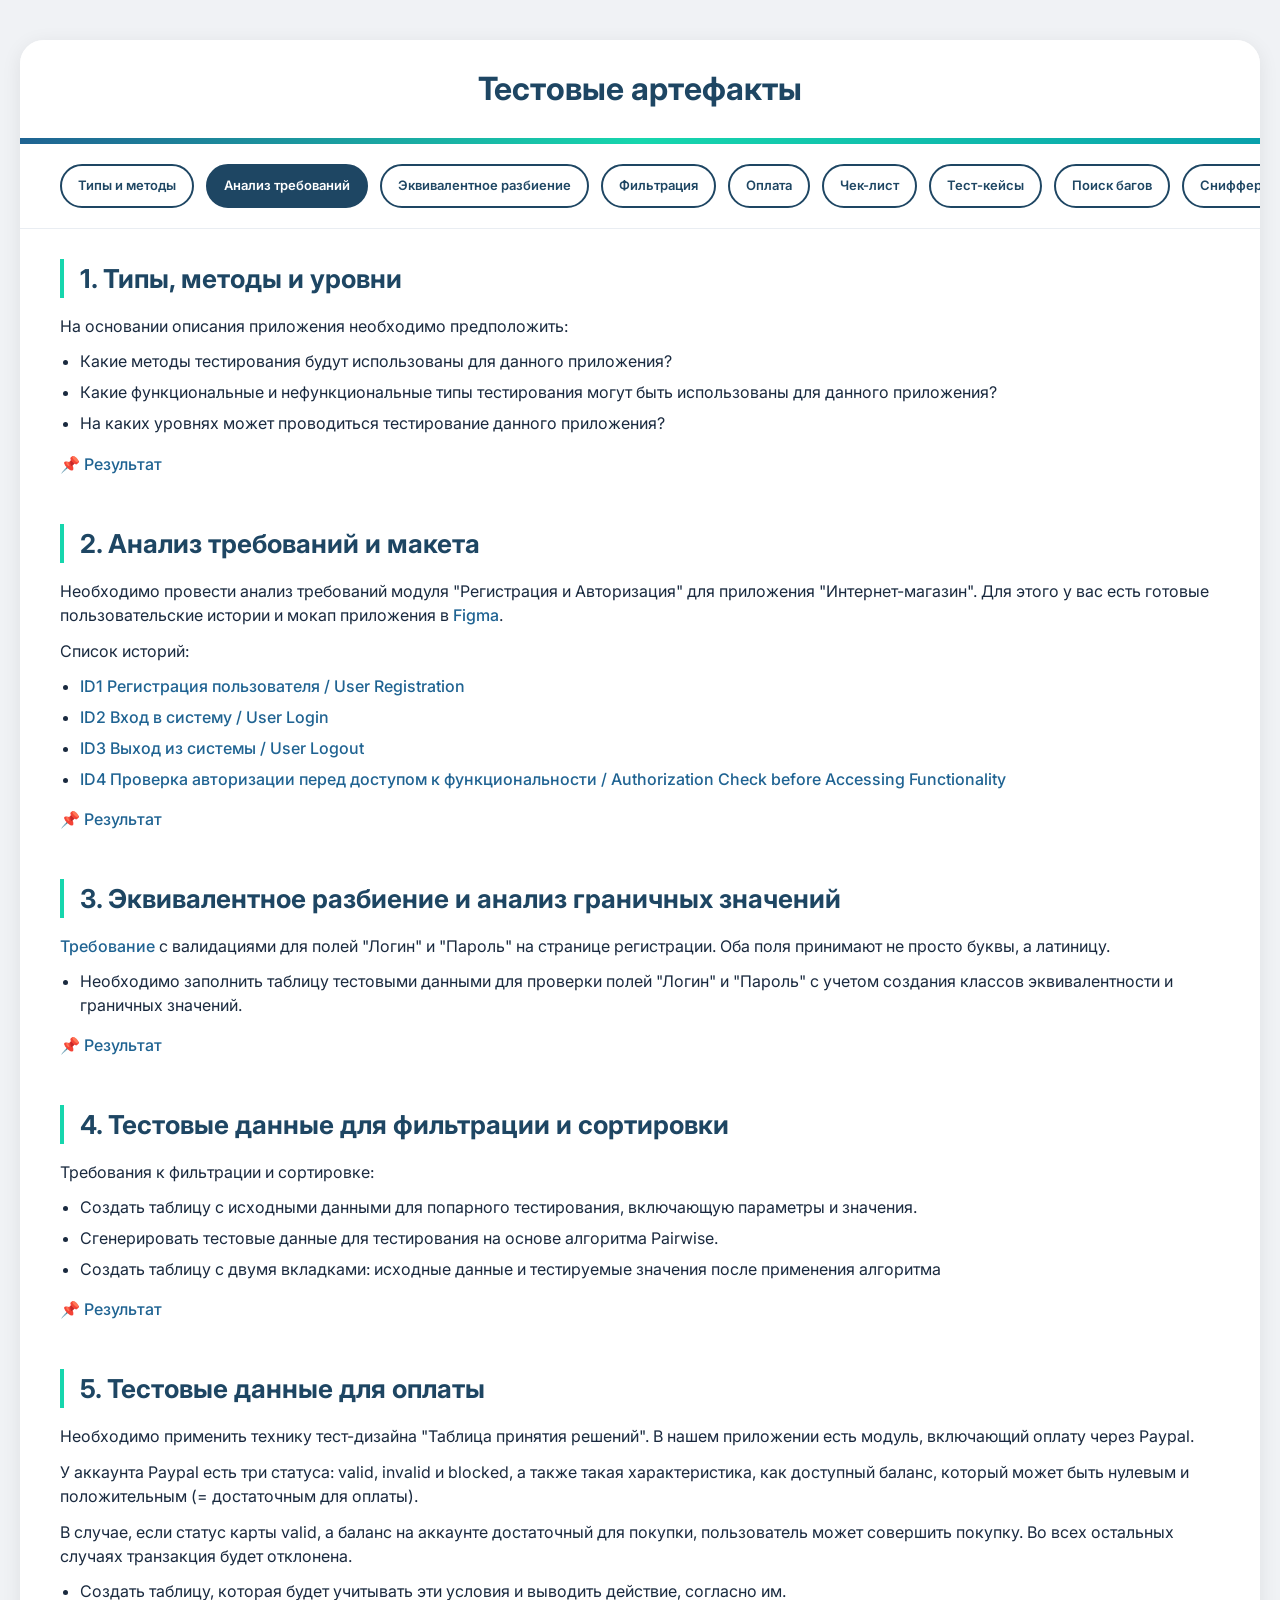
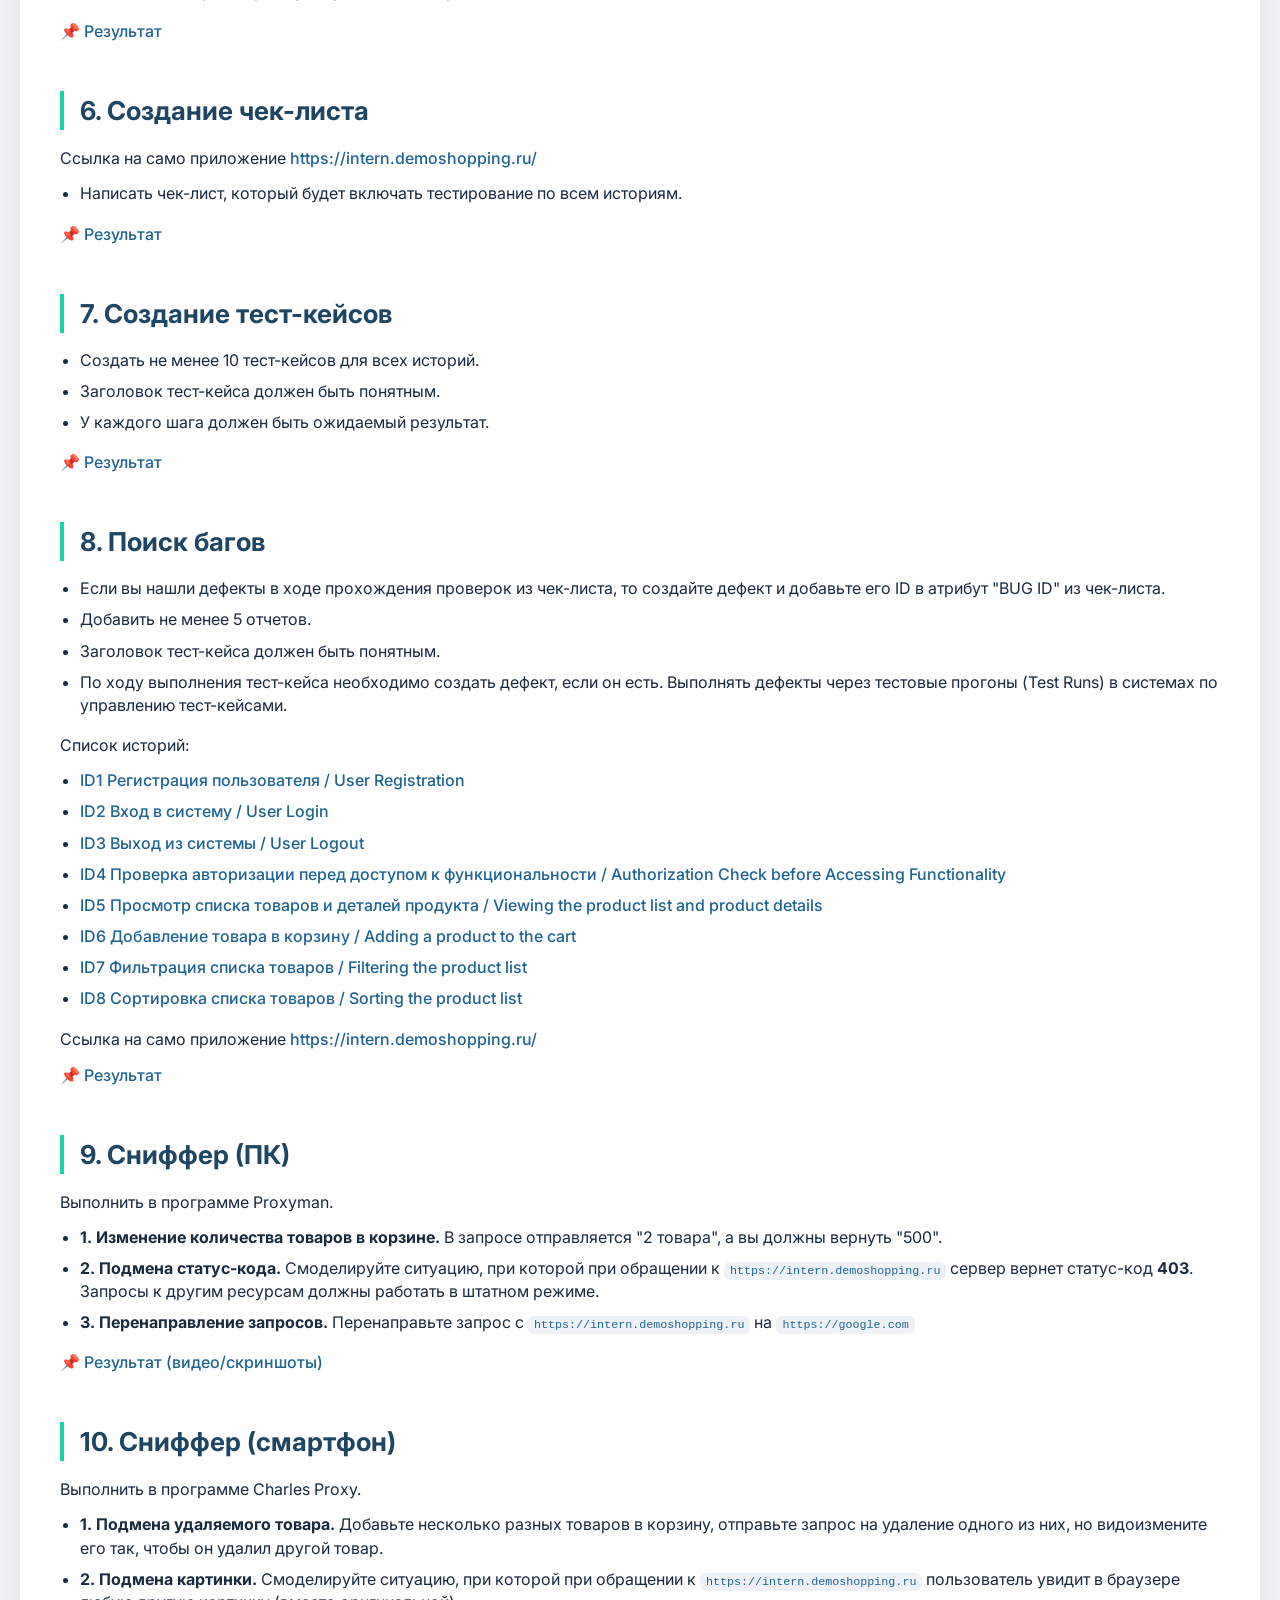
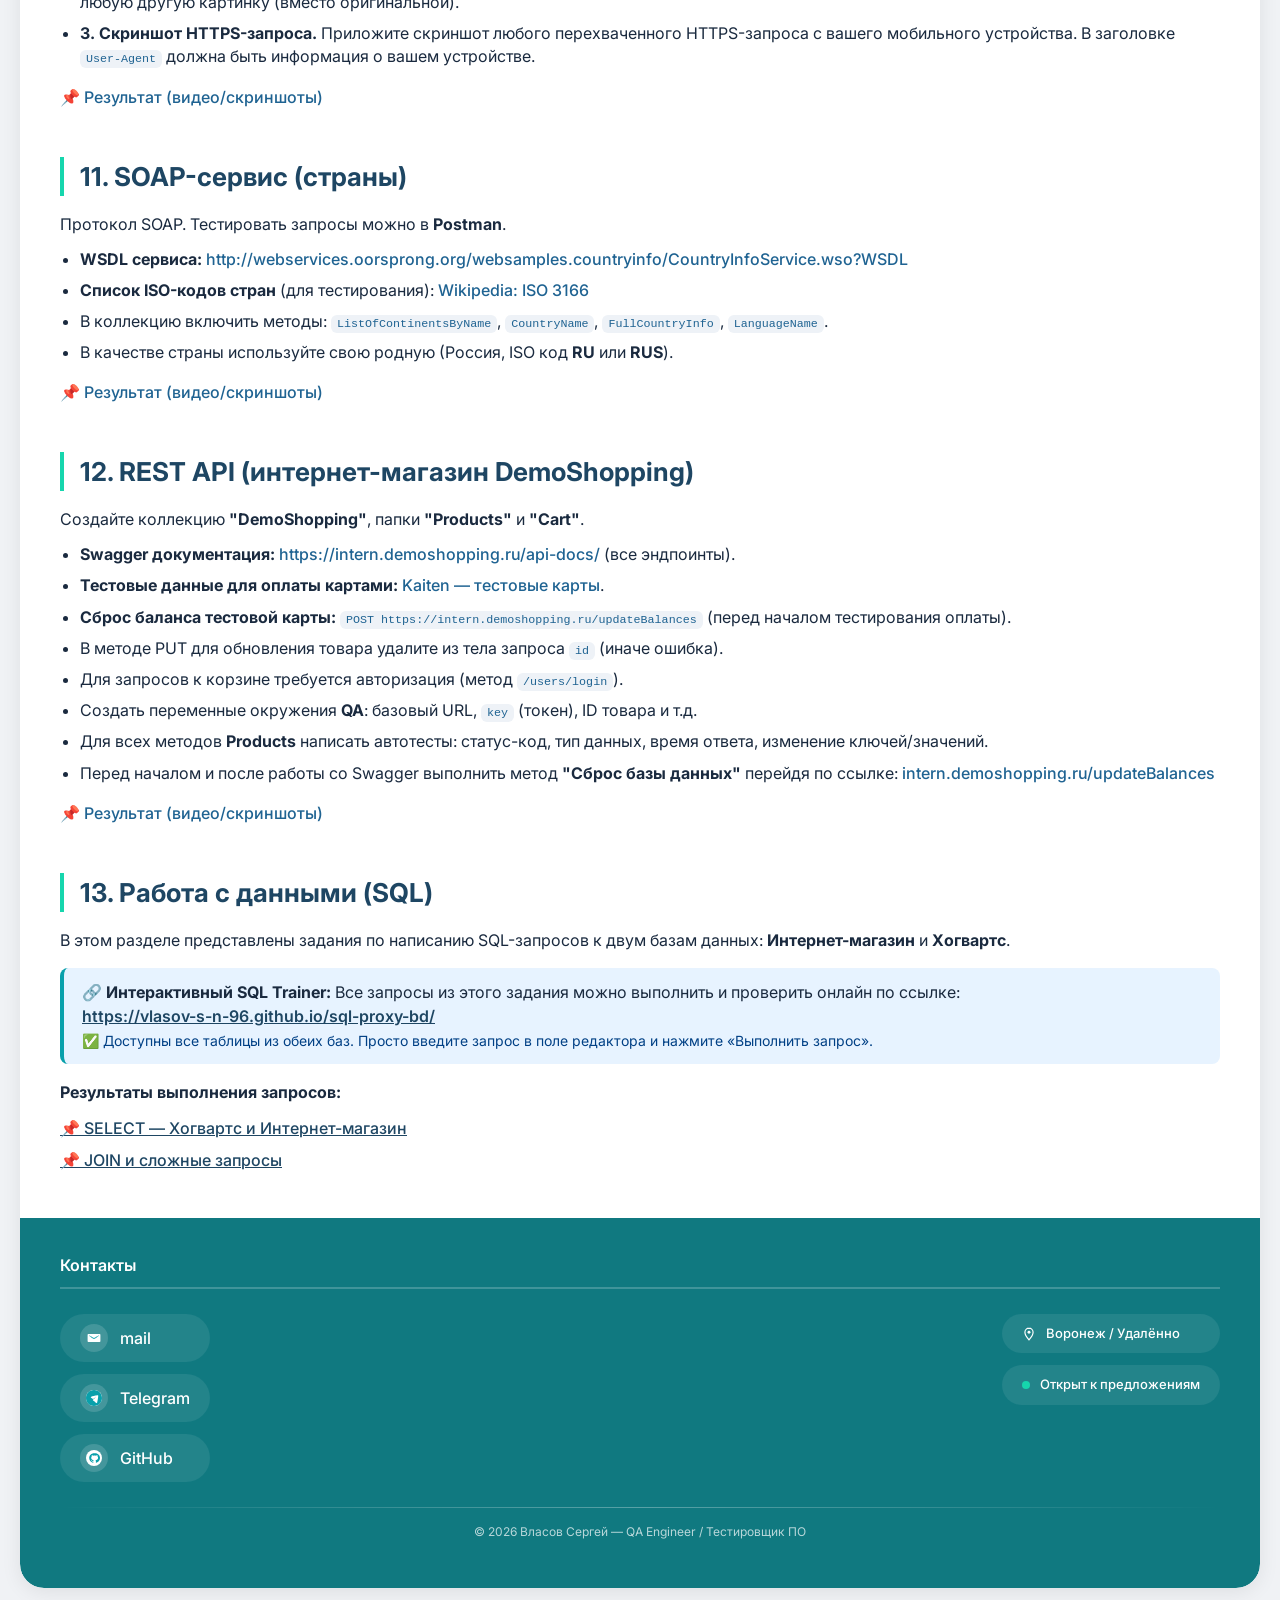
==== commit 24c8c95e: "Update index.html" ====
--- a/index.html
+++ b/index.html
@@ -37,6 +37,7 @@
         <a href="#section10" class="nav-btn">Сниффер (Смартфон)</a>
         <a href="#section11" class="nav-btn">SOAP (страны)</a>
         <a href="#section12" class="nav-btn">REST API</a>
+        <a href="#section13" class="nav-btn">Работа с данными</a>
     </nav>
 
     <!-- МОБИЛЬНОЕ МЕНЮ (без нумерации) -->
@@ -54,6 +55,7 @@
         <a href="#section10" class="nav-btn">Сниффер (Смартфон)</a>
         <a href="#section11" class="nav-btn">SOAP (страны)</a>
         <a href="#section12" class="nav-btn">REST API</a>
+        <a href="#section13" class="nav-btn">Работа с данными</a>
     </nav>
 
     <main class="content_section">
@@ -215,6 +217,44 @@
             </ul>
             <p class="text_link"><a href="https://drive.google.com/drive/folders/1MLqPCP52VRZg5XgnKMuf-I5pYqjZsvO_?dmr=1&ec=wgc-drive-%5Bmodule%5D-goto" target="_blank">📌 Результат (видео/скриншоты)</a></p>
         </section>
+
+        <!-- ===== СЕКЦИЯ 13 ===== -->
+        <section id="section13">
+            <h2 class="subheadings_info">13. Работа с данными (SQL)</h2>
+            <p>В этом разделе представлены задания по написанию SQL-запросов к двум базам данных: <strong>Интернет-магазин</strong> и <strong>Хогвартс</strong>.</p>
+
+            <!-- Блок с ссылкой на SQL Trainer -->
+            <div style="background: #e7f3ff; padding: 12px 18px; border-radius: 8px; margin: 16px 0; border-left: 4px solid #09a0ab;">
+                <strong>🔗 Интерактивный SQL Trainer:</strong> Все запросы из этого задания можно выполнить и проверить онлайн по ссылке:
+                <br>
+                <a href="https://vlasov-s-n-96.github.io/sql-proxy-bd/" target="_blank" style="font-weight: 600; color: #1e4663; text-decoration: underline;">
+                    https://vlasov-s-n-96.github.io/sql-proxy-bd/
+                </a>
+                <br>
+                <span style="font-size: 14px; color: #004085;">
+                    ✅ Доступны все таблицы из обеих баз. Просто введите запрос в поле редактора и нажмите «Выполнить запрос».
+                </span>
+            </div>
+
+            <!-- Таблицы с выполненными заданиями -->
+            <div style="margin: 16px 0;">
+                <p><strong>Результаты выполнения запросов:</strong></p>
+                <ul style="list-style: none; padding-left: 0;">
+                    <li style="margin: 8px 0;">
+                        <a href="https://docs.google.com/spreadsheets/d/1KorCLAnqiS34vcKaP2fRdX2hqW_-59Z4ZWkgpDnENEo/edit?gid=1267955474#gid=1267955474" target="_blank" style="font-weight: 500; color: #1e4663; text-decoration: underline;">
+                            📌 SELECT — Хогвартс и Интернет-магазин
+                        </a>
+                    </li>
+                    <li style="margin: 8px 0;">
+                        <a href="https://docs.google.com/spreadsheets/d/1EqSymxB_kqh1qiKl61hSAy7_fvQ7hThRqHidOm8piQA/edit?gid=0#gid=0" target="_blank" style="font-weight: 500; color: #1e4663; text-decoration: underline;">
+                            📌 JOIN и сложные запросы
+                        </a>
+                    </li>
+                </ul>
+            </div>
+        </section>
+        <!-- КОНЕЦ СЕКЦИИ 13 -->
+
 
     </main>
 
--- a/styles.css
+++ b/styles.css
@@ -27,67 +27,82 @@
 .header-container {
     display: flex;
     align-items: center;
-    justify-content: space-between;
+    justify-content: center; /* центрируем содержимое */
     background: white;
     padding: 25px 40px;
     gap: 40px;
-}
+    position: relative;
+}
+
 .photo-block {
     display: none;
 }
+
 .title-block {
-    flex: 1;
-}
+    text-align: center;
+    width: 100%;
+}
+
 .title-block h1 {
     font-size: 32px;
     color: #1e4663;
     margin: 0;
     font-weight: 700;
-    border-left: 4px solid #1e4663;
-    padding-left: 20px;
-    background: linear-gradient(135deg, #1e4663, #1f6392);
-    background-clip: text;
-    -webkit-background-clip: text;
-    color: transparent;
-}
+    border-left: none;        /* убираем черту */
+    padding-left: 0;           /* убираем отступ */
+    background: none;          /* убираем градиент */
+    color: #1e4663;            /* сплошной цвет */
+}
+
+/* ===== БУРГЕР-МЕНЮ ===== */
 .burger-menu {
     display: none;
-    position: relative;
-}
+    position: absolute;
+    right: 20px;
+    top: 50%;
+    transform: translateY(-50%);
+}
+
 .burger-btn {
-    background: #1e4663;
+    background: transparent;
     border: none;
-    width: 50px;
-    height: 50px;
-    border-radius: 12px;
     cursor: pointer;
-    transition: all 0.3s ease;
+    padding: 8px;
     display: flex;
     flex-direction: column;
     justify-content: center;
     align-items: center;
-    gap: 6px;
-}
+    gap: 7px;
+    width: 44px;
+    height: 44px;
+    transition: all 0.3s ease;
+}
+
 .burger-btn span {
-    width: 26px;
-    height: 3px;
-    background: white;
-    border-radius: 3px;
-    transition: all 0.3s;
-}
+    display: block;
+    width: 32px;
+    height: 5px;
+    background-color: #1e4663;
+    border-radius: 5px;
+    transition: all 0.3s ease;
+}
+
+.burger-btn:hover span {
+    background-color: #09a0ab;
+}
+
 .burger-btn.active span:nth-child(1) {
-    transform: rotate(45deg) translate(6px, 6px);
-}
+    transform: rotate(45deg) translate(8px, 8px);
+}
+
 .burger-btn.active span:nth-child(2) {
     opacity: 0;
 }
+
 .burger-btn.active span:nth-child(3) {
-    transform: rotate(-45deg) translate(6px, -6px);
-}
-.burger-btn:hover {
-    background: #0f3348;
-    transform: scale(1.02);
-}
+    transform: rotate(-45deg) translate(8px, -8px);
+}
+
 .divider {
     height: 6px;
     background: linear-gradient(90deg, #1f6392, #16d6ad, #09a0ab);
@@ -103,7 +118,9 @@
     padding: 20px 40px;
     border-bottom: 1px solid #e9edf2;
     scrollbar-width: thin;
-}
+    -webkit-overflow-scrolling: touch;
+}
+
 .nav-btn {
     display: flex;
     align-items: center;
@@ -122,12 +139,14 @@
     white-space: nowrap;
     flex: 0 0 auto;
 }
+
 .nav-btn:hover {
     background: #1e4663;
     color: white;
     transform: translateY(-2px);
     box-shadow: 0 6px 14px rgba(30, 70, 99, 0.3);
 }
+
 .nav-btn.active {
     background: #1e4663;
     color: white;
@@ -144,6 +163,7 @@
     z-index: 999;
     display: none;
 }
+
 .mobile-nav {
     position: fixed;
     top: 0;
@@ -156,29 +176,41 @@
     transition: left 0.3s ease;
     padding: 90px 20px 30px;
     overflow-y: auto;
-}
+    box-shadow: 2px 0 25px rgba(0, 0, 0, 0.15);
+}
+
 .mobile-nav.active {
     left: 0;
 }
+
 .menu-overlay.active {
     display: block;
 }
+
 .mobile-nav .nav-btn {
     display: flex;
-    margin-bottom: 12px;
+    margin-bottom: 14px;
     width: 100%;
     justify-content: center;
-}
-
-/* ===== ОСНОВНОЙ КОНТЕНТ ===== */
+    white-space: normal;
+    font-size: 14px;
+}
+
+/* ===== ОСНОВНОЙ КОНТЕНТ (сплошная страница, без карточек) ===== */
 .content_section {
     background: white;
     padding: 30px 40px;
 }
+
 section {
     margin-bottom: 48px;
     scroll-margin-top: 80px;
 }
+
+section:last-child {
+    margin-bottom: 0;
+}
+
 .subheadings_info {
     font-weight: 700;
     font-size: 26px;
@@ -187,33 +219,47 @@
     border-left: 4px solid #16d6ad;
     padding-left: 16px;
 }
-h3 {
+
+section h3 {
     font-size: 20px;
     margin: 24px 0 12px;
     color: #1f6392;
 }
+
 .ul_jackdaw {
     list-style-type: disc;
     margin-left: 20px;
     margin-bottom: 16px;
 }
+
 .ul_jackdaw li {
     margin: 8px 0;
     line-height: 1.45;
-}
-.text_link a, a {
+    word-break: break-word;
+}
+
+.ul_jackdaw li a {
+    word-break: break-all;
+}
+
+.text_link a,
+a {
     text-decoration: none;
     color: #1f6392;
     font-weight: 500;
     transition: color 0.2s;
 }
-.text_link a:hover, a:hover {
+
+.text_link a:hover,
+a:hover {
     color: #09a0ab;
 }
+
 p {
     margin: 12px 0;
     line-height: 1.5;
 }
+
 code {
     background: #eef2f7;
     padding: 2px 6px;
@@ -222,9 +268,10 @@
     font-size: 0.9em;
     color: #1f6392;
 }
+
 pre {
-    background: #1a1a2e;
-    color: #eef2ff;
+    background: #2d2d3d;
+    color: #e4e4e7;
     padding: 16px;
     border-radius: 12px;
     overflow-x: auto;
@@ -232,23 +279,146 @@
     border-left: 3px solid #16d6ad;
 }
 
+/* ===== ТАБЛИЦЫ ===== */
+.table-wrapper {
+    overflow-x: auto;
+    margin: 20px 0;
+    border-radius: 16px;
+    border: 1px solid #e0e8f0;
+}
+
+.data-table {
+    width: 100%;
+    border-collapse: collapse;
+    font-size: 14px;
+}
+
+.data-table th {
+    background: #f0f4f9;
+    text-align: left;
+    padding: 14px 16px;
+    font-weight: 700;
+    color: #1e4663;
+    border-bottom: 2px solid #d0dce8;
+}
+
+.data-table td {
+    border-bottom: 1px solid #e0e8f0;
+    padding: 12px 16px;
+    color: #2c3e50;
+}
+
+.data-table tr:last-child td {
+    border-bottom: none;
+}
+
+.data-table code {
+    background: #f0f4f9;
+    padding: 2px 8px;
+    border-radius: 6px;
+    font-size: 12px;
+    color: #1f6392;
+}
+
+/* ===== СЛАЙДЕРЫ ===== */
+.slider-container {
+    position: relative;
+    margin: 25px 0;
+    width: 100%;
+    overflow: hidden;
+    border-radius: 16px;
+}
+
+.slider-track {
+    display: flex;
+    transition: transform 0.4s ease-in-out;
+}
+
+.slider-slide {
+    flex-shrink: 0;
+    width: 100%;
+    display: flex;
+    justify-content: center;
+    align-items: center;
+}
+
+.slider-slide img {
+    width: 100%;
+    height: 450px;
+    object-fit: contain;
+    border-radius: 16px;
+    background: #f8fafd;
+    border: 1px solid #e0e8f0;
+}
+
+.slider-btn {
+    position: absolute;
+    top: 50%;
+    transform: translateY(-50%);
+    background: rgba(30, 70, 99, 0.8);
+    color: white;
+    border: none;
+    font-size: 28px;
+    cursor: pointer;
+    padding: 12px 18px;
+    border-radius: 50%;
+    z-index: 10;
+}
+
+.slider-btn:hover {
+    background: #1e4663;
+}
+
+.slider-btn.prev {
+    left: 15px;
+}
+
+.slider-btn.next {
+    right: 15px;
+}
+
+.slider-dots {
+    display: flex;
+    justify-content: center;
+    gap: 10px;
+    margin-top: 16px;
+}
+
+.dot {
+    width: 10px;
+    height: 10px;
+    border-radius: 50%;
+    background: #d0dce8;
+    cursor: pointer;
+}
+
+.dot.active {
+    background: #1f6392;
+    transform: scale(1.2);
+}
+
 /* ===== ФУТЕР ===== */
 .footer {
     background: #107980;
     padding: 35px 40px;
     color: white;
-}
+    border-radius: 0 0 24px 24px;
+}
+
 .footer-container {
     max-width: 1200px;
     margin: 0 auto;
 }
+
 .footer-title {
     font-size: 16px;
     font-weight: 600;
     margin-bottom: 25px;
     padding-bottom: 10px;
-    border-bottom: 2px solid rgba(255,255,255,0.2);
-}
+    border-bottom: 2px solid rgba(255, 255, 255, 0.2);
+    text-align: left;
+}
+
 .footer-row {
     display: flex;
     justify-content: space-between;
@@ -256,44 +426,70 @@
     gap: 40px;
     margin-bottom: 25px;
 }
+
 .footer-contacts {
     display: flex;
     flex-direction: column;
     gap: 12px;
 }
+
 .footer-contact-link {
     display: flex;
     align-items: center;
     gap: 12px;
-    background: rgba(255,255,255,0.08);
+    background: rgba(255, 255, 255, 0.08);
     padding: 10px 20px;
     border-radius: 50px;
     text-decoration: none;
     color: white;
     transition: all 0.3s;
 }
+
 .footer-contact-link:hover {
     background: #1e4663;
-    transform: translateX(8px);
-}
+    transform: translateX(5px);
+}
+
+.contact-icon {
+    width: 28px;
+    height: 28px;
+    display: flex;
+    align-items: center;
+    justify-content: center;
+    background: rgba(255, 255, 255, 0.15);
+    border-radius: 50%;
+}
+
 .contact-icon svg {
-    width: 18px;
-    height: 18px;
-}
+    width: 16px;
+    height: 16px;
+}
+
 .footer-right {
     display: flex;
     flex-direction: column;
     gap: 12px;
 }
-.footer-location, .footer-status {
+
+.footer-location,
+.footer-status {
     display: flex;
     align-items: center;
     gap: 10px;
-    background: rgba(255,255,255,0.08);
+    background: rgba(255, 255, 255, 0.08);
     padding: 10px 20px;
     border-radius: 50px;
     font-size: 13px;
-}
+    font-weight: 500;
+    transition: all 0.3s;
+}
+
+.footer-location:hover,
+.footer-status:hover {
+    background: #1e4663;
+    transform: translateX(5px);
+}
+
 .status-dot {
     width: 8px;
     height: 8px;
@@ -302,16 +498,25 @@
     display: inline-block;
     animation: pulse 1.5s infinite;
 }
+
 @keyframes pulse {
-    0% { box-shadow: 0 0 0 0 rgba(22,214,173,0.7); }
-    70% { box-shadow: 0 0 0 6px rgba(22,214,173,0); }
-    100% { box-shadow: 0 0 0 0 rgba(22,214,173,0); }
-}
+    0% {
+        box-shadow: 0 0 0 0 rgba(22, 214, 173, 0.7);
+    }
+    70% {
+        box-shadow: 0 0 0 6px rgba(22, 214, 173, 0);
+    }
+    100% {
+        box-shadow: 0 0 0 0 rgba(22, 214, 173, 0);
+    }
+}
+
 .footer-divider {
     height: 1px;
-    background: linear-gradient(90deg, transparent, rgba(255,255,255,0.3), transparent);
+    background: linear-gradient(90deg, transparent, rgba(255, 255, 255, 0.3), transparent);
     margin: 20px 0 15px;
 }
+
 .footer-copyright {
     text-align: center;
     font-size: 12px;
@@ -333,58 +538,134 @@
         padding: 20px 30px;
     }
 }
+
 @media (max-width: 768px) {
     body {
         padding: 20px 12px;
     }
+
     .header-container {
-        justify-content: space-between;
-    }
+        justify-content: center;
+        padding: 18px 20px;
+        position: relative;
+    }
+
     .title-block {
-        flex: auto;
-    }
+        text-align: center;
+        width: 100%;
+    }
+
     .title-block h1 {
         font-size: 22px;
-        border-left-width: 3px;
-        padding-left: 12px;
-    }
+        /* наследуем border-left: none и цвет из общих стилей */
+        white-space: nowrap;
+    }
+
     .burger-menu {
         display: block;
-    }
+        position: absolute;
+        right: 15px;
+        top: 50%;
+        transform: translateY(-50%);
+    }
+
     .nav-buttons {
         display: none;
     }
+
     .content_section {
-        padding: 20px 16px;
-    }
+        padding: 16px;
+    }
+
+    section {
+        margin-bottom: 32px;
+    }
+
     .subheadings_info {
         font-size: 20px;
-    }
+        padding-left: 12px;
+    }
+
     .footer {
         padding: 25px 20px;
     }
+
     .footer-row {
         flex-direction: column;
         align-items: center;
     }
-    .footer-contacts, .footer-right {
+
+    .footer-contacts,
+    .footer-right {
         align-items: center;
         width: 100%;
     }
+
     .footer-contact-link {
         width: 100%;
         justify-content: center;
     }
-    .footer-location, .footer-status {
+
+    .footer-location,
+    .footer-status {
         width: 100%;
         justify-content: center;
     }
-}
+
+    .slider-slide img {
+        height: 250px;
+    }
+
+    .footer-title {
+        text-align: center;
+    }
+}
+
 @media (max-width: 480px) {
     .title-block h1 {
-        font-size: 18px;
-    }
+        font-size: 16px;
+    }
+
     .subheadings_info {
         font-size: 18px;
     }
-}
+
+    .slider-slide img {
+        height: 180px;
+    }
+
+    .burger-btn {
+        width: 38px;
+        height: 38px;
+        gap: 6px;
+    }
+
+    .burger-btn span {
+        width: 26px;
+        height: 4px;
+    }
+
+    .burger-btn.active span:nth-child(1) {
+        transform: rotate(45deg) translate(6px, 6px);
+    }
+
+    .burger-btn.active span:nth-child(3) {
+        transform: rotate(-45deg) translate(6px, -6px);
+    }
+}
+
+/* Специальные правила для очень узких экранов (370–432px) */
+@media (min-width: 370px) and (max-width: 432px) {
+    .title-block h1 {
+        font-size: 14px !important;
+        white-space: nowrap;
+    }
+}
+
+/* Специальные правила для 480–504px */
+@media (min-width: 480px) and (max-width: 504px) {
+    .title-block h1 {
+        font-size: 18px !important;
+        white-space: nowrap;
+    }
+}
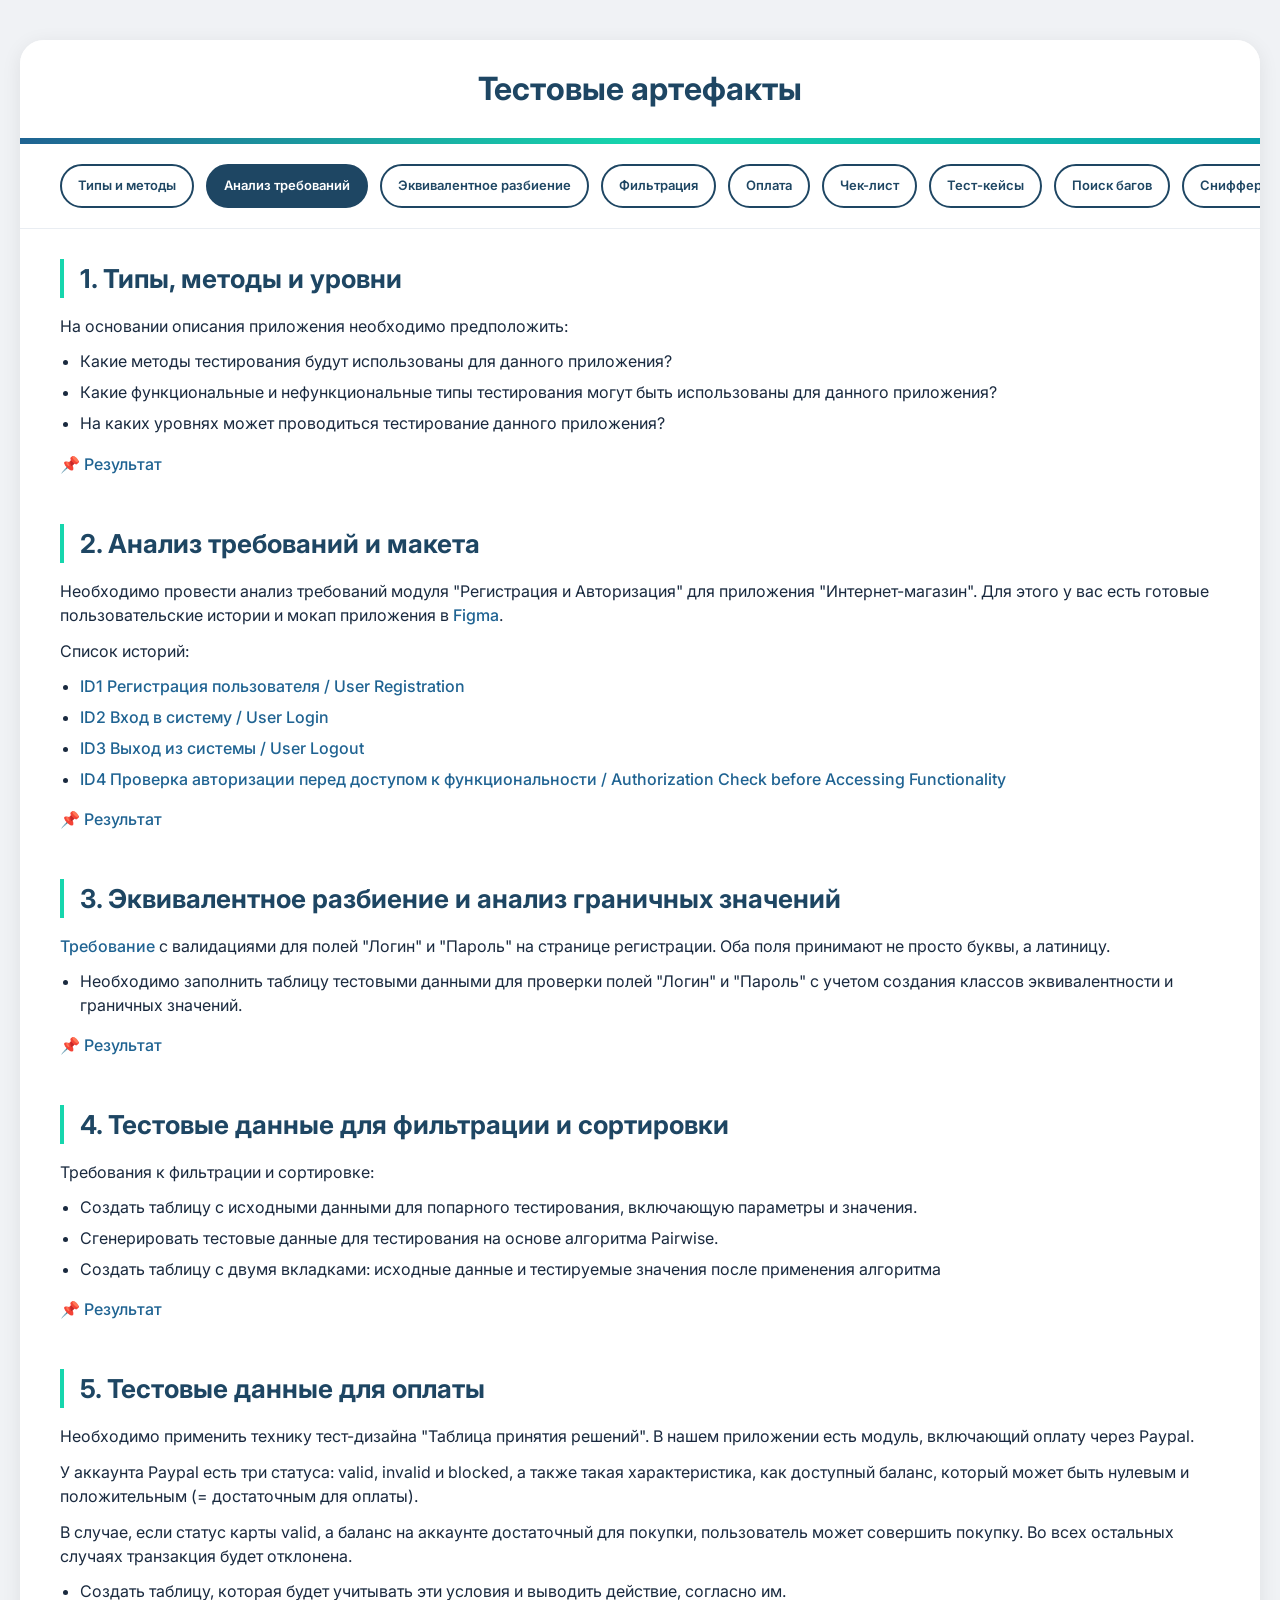
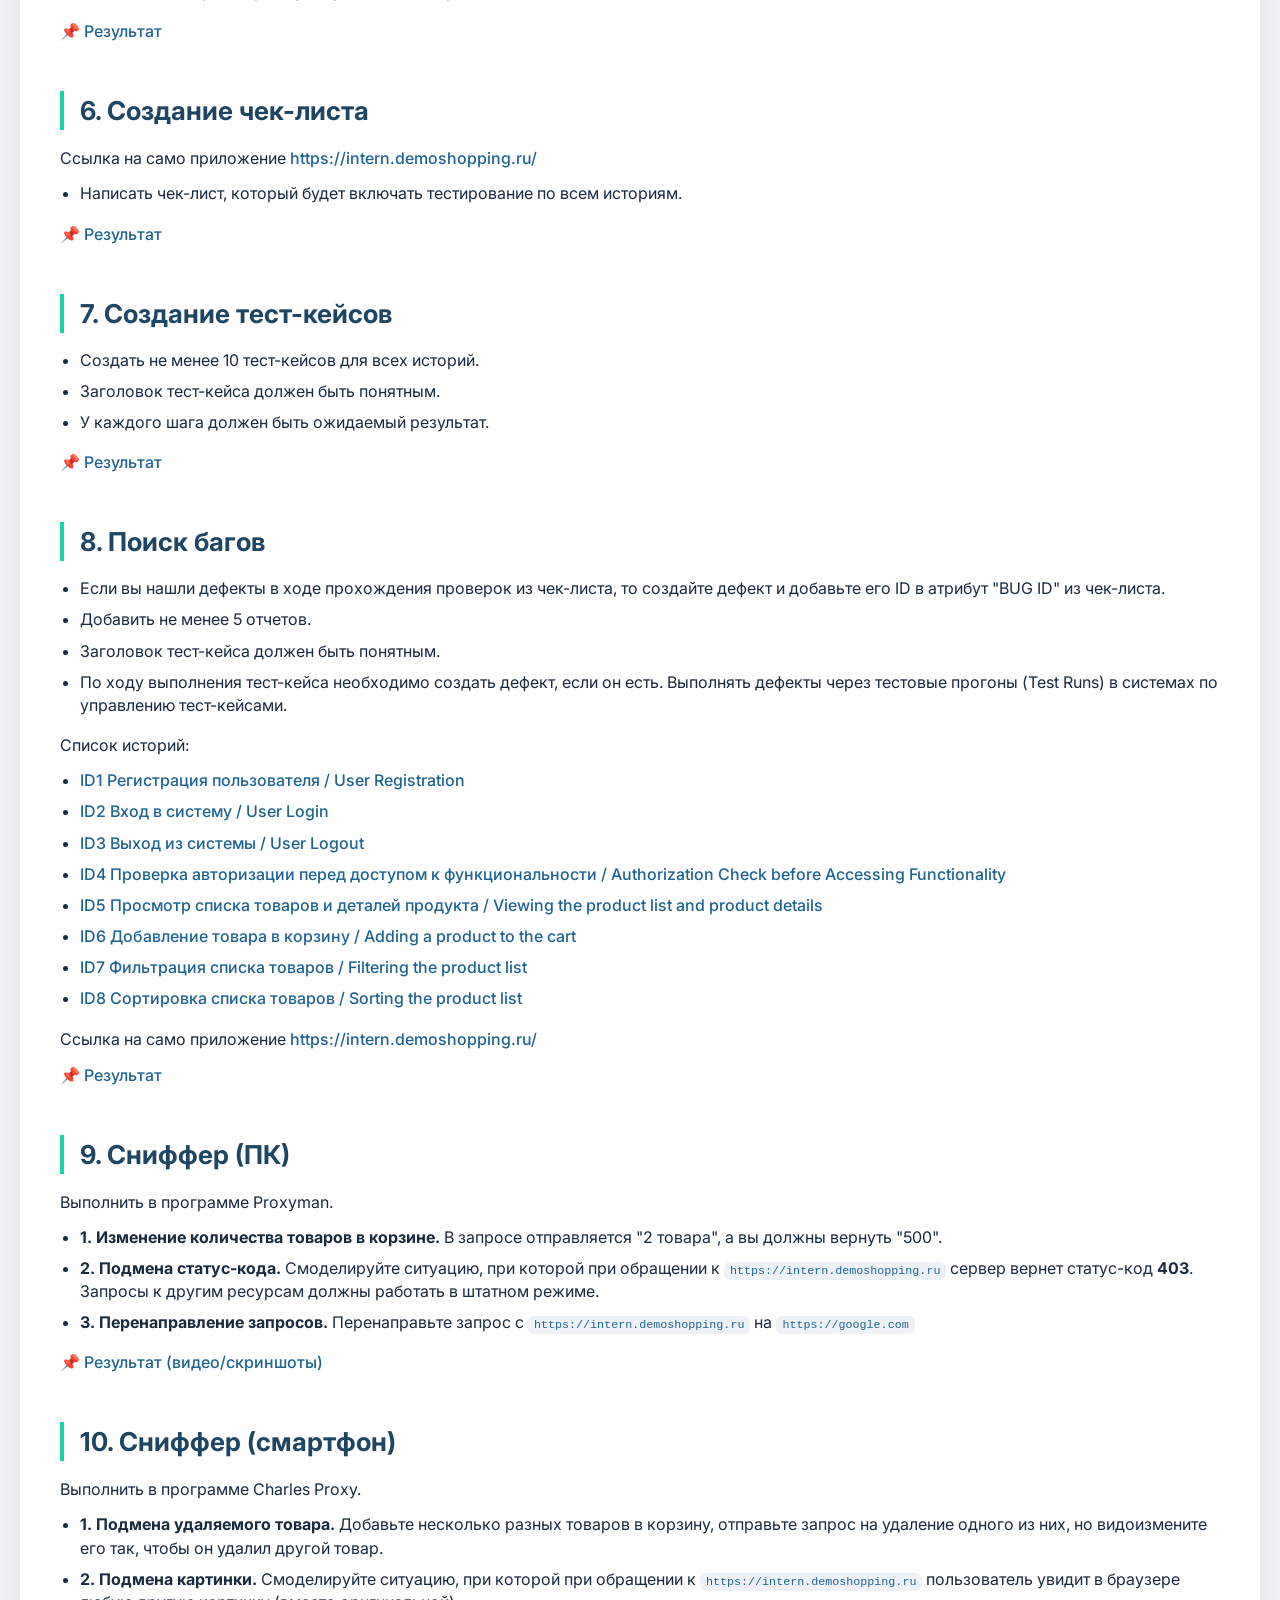
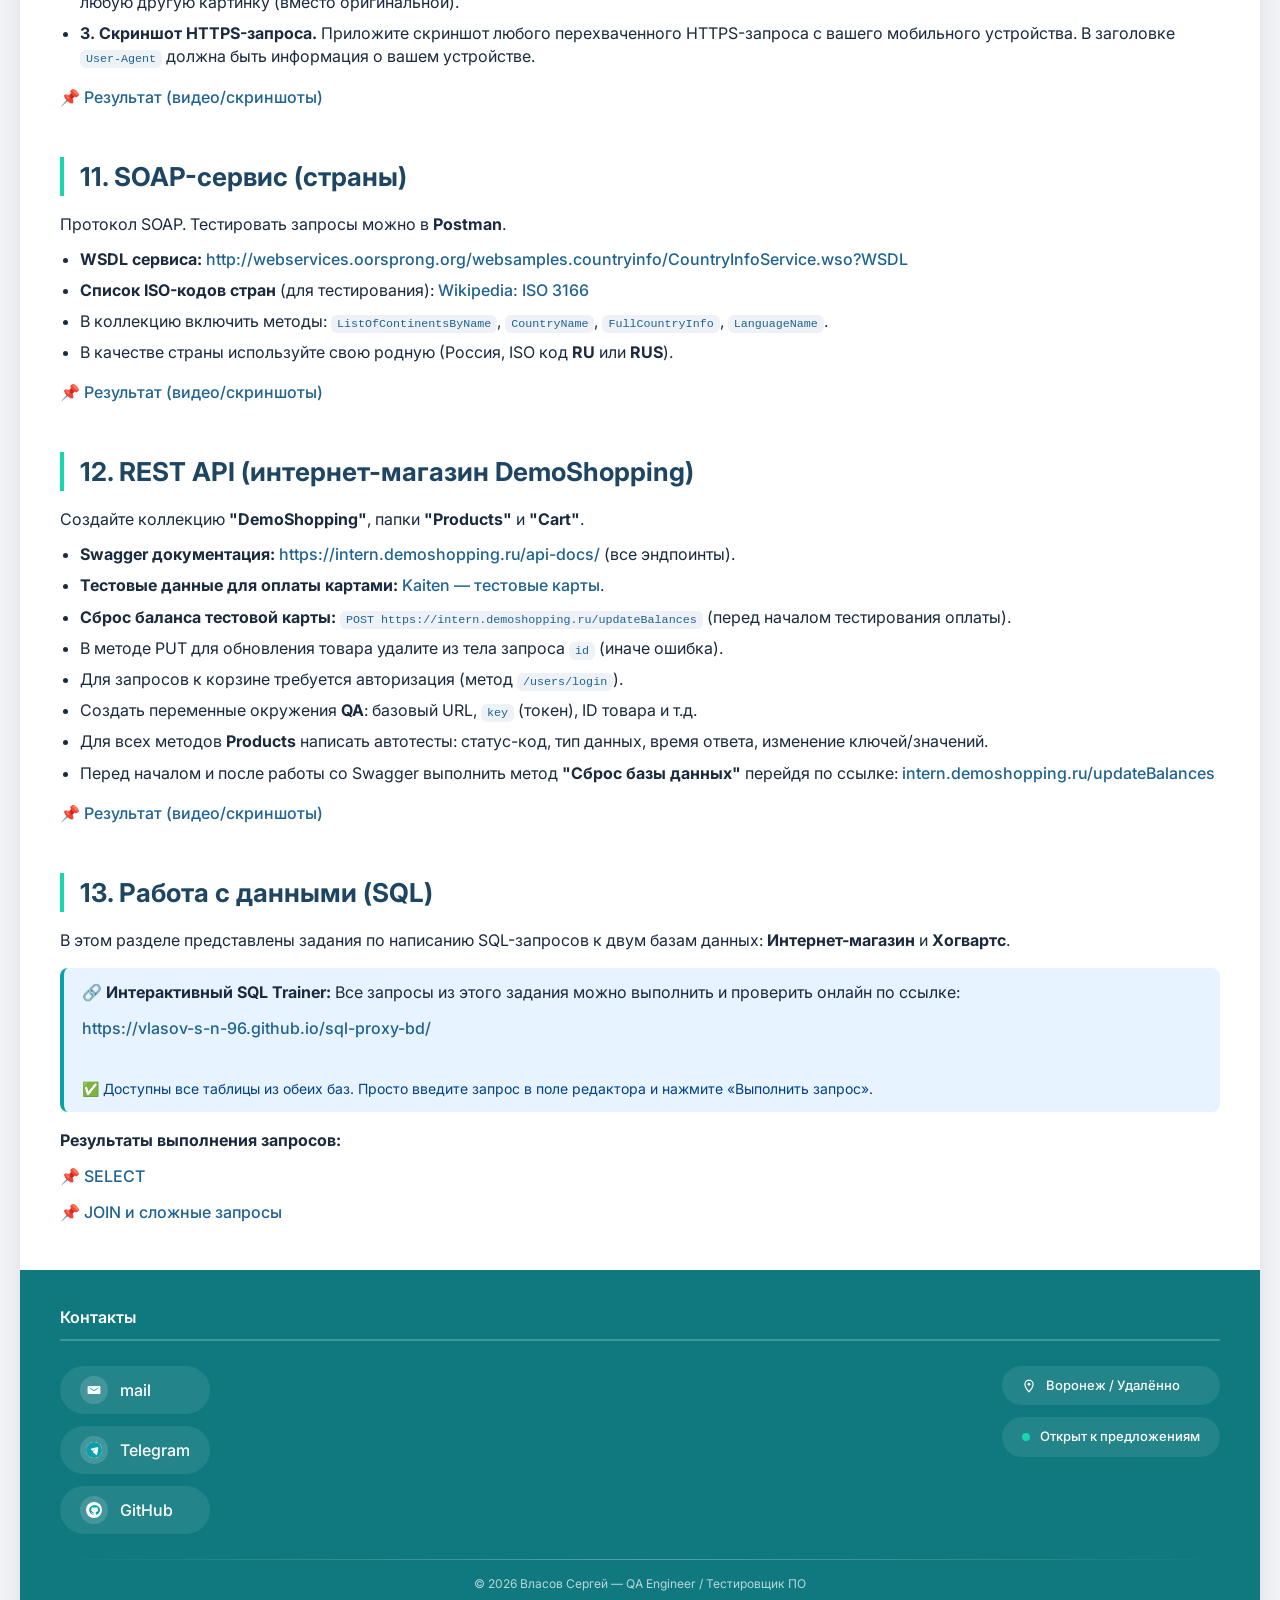
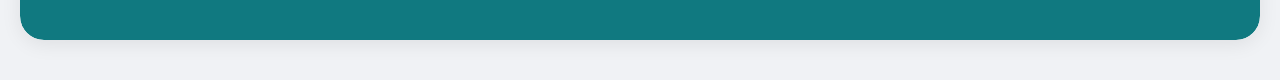
==== commit 214eee9c: "Update index.html" ====
--- a/index.html
+++ b/index.html
@@ -9,7 +9,7 @@
 </head>
 <body>
 <div class="conteiner-size">
-    <!-- HEADER (центрированный заголовок, бургер справа) -->
+    <!-- HEADER -->
     <div class="header-container">
         <div class="photo-block" style="display: none;"></div>
         <div class="title-block">
@@ -23,7 +23,7 @@
     </div>
     <div class="divider"></div>
 
-    <!-- ДЕСКТОПНАЯ НАВИГАЦИЯ (без нумерации) -->
+    <!-- ДЕСКТОПНАЯ НАВИГАЦИЯ -->
     <nav class="nav-buttons">
         <a href="#section1" class="nav-btn">Типы и методы</a>
         <a href="#section2" class="nav-btn">Анализ требований</a>
@@ -40,7 +40,7 @@
         <a href="#section13" class="nav-btn">Работа с данными</a>
     </nav>
 
-    <!-- МОБИЛЬНОЕ МЕНЮ (без нумерации) -->
+    <!-- МОБИЛЬНОЕ МЕНЮ -->
     <div class="menu-overlay" id="menuOverlay"></div>
     <nav class="mobile-nav" id="mobileNav">
         <a href="#section1" class="nav-btn">Типы и методы</a>
@@ -227,9 +227,11 @@
             <div style="background: #e7f3ff; padding: 12px 18px; border-radius: 8px; margin: 16px 0; border-left: 4px solid #09a0ab;">
                 <strong>🔗 Интерактивный SQL Trainer:</strong> Все запросы из этого задания можно выполнить и проверить онлайн по ссылке:
                 <br>
-                <a href="https://vlasov-s-n-96.github.io/sql-proxy-bd/" target="_blank" style="font-weight: 600; color: #1e4663; text-decoration: underline;">
-                    https://vlasov-s-n-96.github.io/sql-proxy-bd/
-                </a>
+                <p class="text_link">
+                    <a href="https://vlasov-s-n-96.github.io/sql-proxy-bd/" target="_blank">
+                        https://vlasov-s-n-96.github.io/sql-proxy-bd/
+                    </a>
+                </p>
                 <br>
                 <span style="font-size: 14px; color: #004085;">
                     ✅ Доступны все таблицы из обеих баз. Просто введите запрос в поле редактора и нажмите «Выполнить запрос».
@@ -241,20 +243,22 @@
                 <p><strong>Результаты выполнения запросов:</strong></p>
                 <ul style="list-style: none; padding-left: 0;">
                     <li style="margin: 8px 0;">
-                        <a href="https://docs.google.com/spreadsheets/d/1KorCLAnqiS34vcKaP2fRdX2hqW_-59Z4ZWkgpDnENEo/edit?gid=1267955474#gid=1267955474" target="_blank" style="font-weight: 500; color: #1e4663; text-decoration: underline;">
-                            📌 SELECT — Хогвартс и Интернет-магазин
-                        </a>
+                        <p class="text_link">
+                            <a href="https://docs.google.com/spreadsheets/d/1KorCLAnqiS34vcKaP2fRdX2hqW_-59Z4ZWkgpDnENEo/edit?gid=1267955474#gid=1267955474" target="_blank">
+                                📌 SELECT
+                            </a>
+                        </p>
                     </li>
                     <li style="margin: 8px 0;">
-                        <a href="https://docs.google.com/spreadsheets/d/1EqSymxB_kqh1qiKl61hSAy7_fvQ7hThRqHidOm8piQA/edit?gid=0#gid=0" target="_blank" style="font-weight: 500; color: #1e4663; text-decoration: underline;">
-                            📌 JOIN и сложные запросы
-                        </a>
+                        <p class="text_link">
+                            <a href="https://docs.google.com/spreadsheets/d/1EqSymxB_kqh1qiKl61hSAy7_fvQ7hThRqHidOm8piQA/edit?gid=0#gid=0" target="_blank">
+                                📌 JOIN и сложные запросы
+                            </a>
+                        </p>
                     </li>
                 </ul>
             </div>
         </section>
-        <!-- КОНЕЦ СЕКЦИИ 13 -->
-
 
     </main>
 
--- a/styles.css
+++ b/styles.css
@@ -27,7 +27,7 @@
 .header-container {
     display: flex;
     align-items: center;
-    justify-content: center; /* центрируем содержимое */
+    justify-content: center;
     background: white;
     padding: 25px 40px;
     gap: 40px;
@@ -48,10 +48,9 @@
     color: #1e4663;
     margin: 0;
     font-weight: 700;
-    border-left: none;        /* убираем черту */
-    padding-left: 0;           /* убираем отступ */
-    background: none;          /* убираем градиент */
-    color: #1e4663;            /* сплошной цвет */
+    border-left: none;
+    padding-left: 0;
+    background: none;
 }
 
 /* ===== БУРГЕР-МЕНЮ ===== */
@@ -196,7 +195,7 @@
     font-size: 14px;
 }
 
-/* ===== ОСНОВНОЙ КОНТЕНТ (сплошная страница, без карточек) ===== */
+/* ===== ОСНОВНОЙ КОНТЕНТ ===== */
 .content_section {
     background: white;
     padding: 30px 40px;
@@ -557,7 +556,6 @@
 
     .title-block h1 {
         font-size: 22px;
-        /* наследуем border-left: none и цвет из общих стилей */
         white-space: nowrap;
     }
 
@@ -654,7 +652,7 @@
     }
 }
 
-/* Специальные правила для очень узких экранов (370–432px) */
+/* (370–432px) */
 @media (min-width: 370px) and (max-width: 432px) {
     .title-block h1 {
         font-size: 14px !important;
@@ -662,7 +660,7 @@
     }
 }
 
-/* Специальные правила для 480–504px */
+/* 480–504px */
 @media (min-width: 480px) and (max-width: 504px) {
     .title-block h1 {
         font-size: 18px !important;
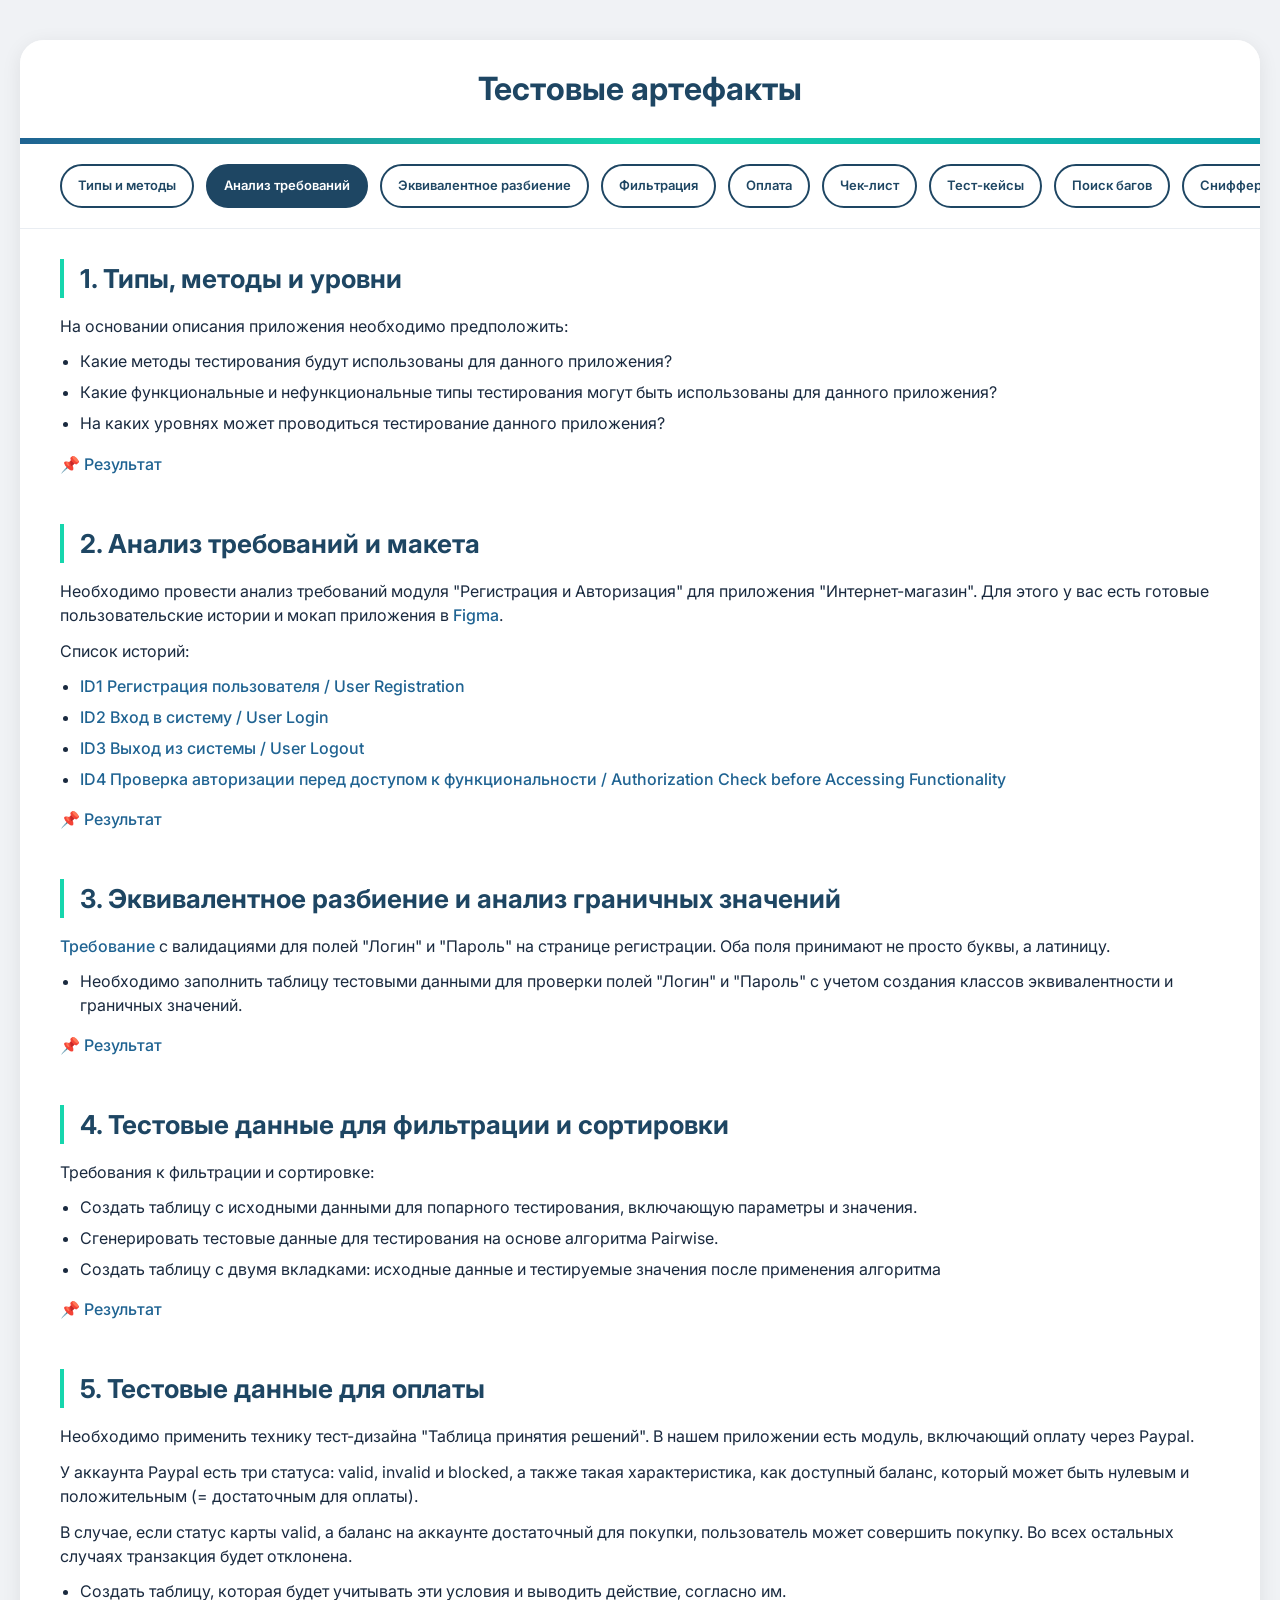
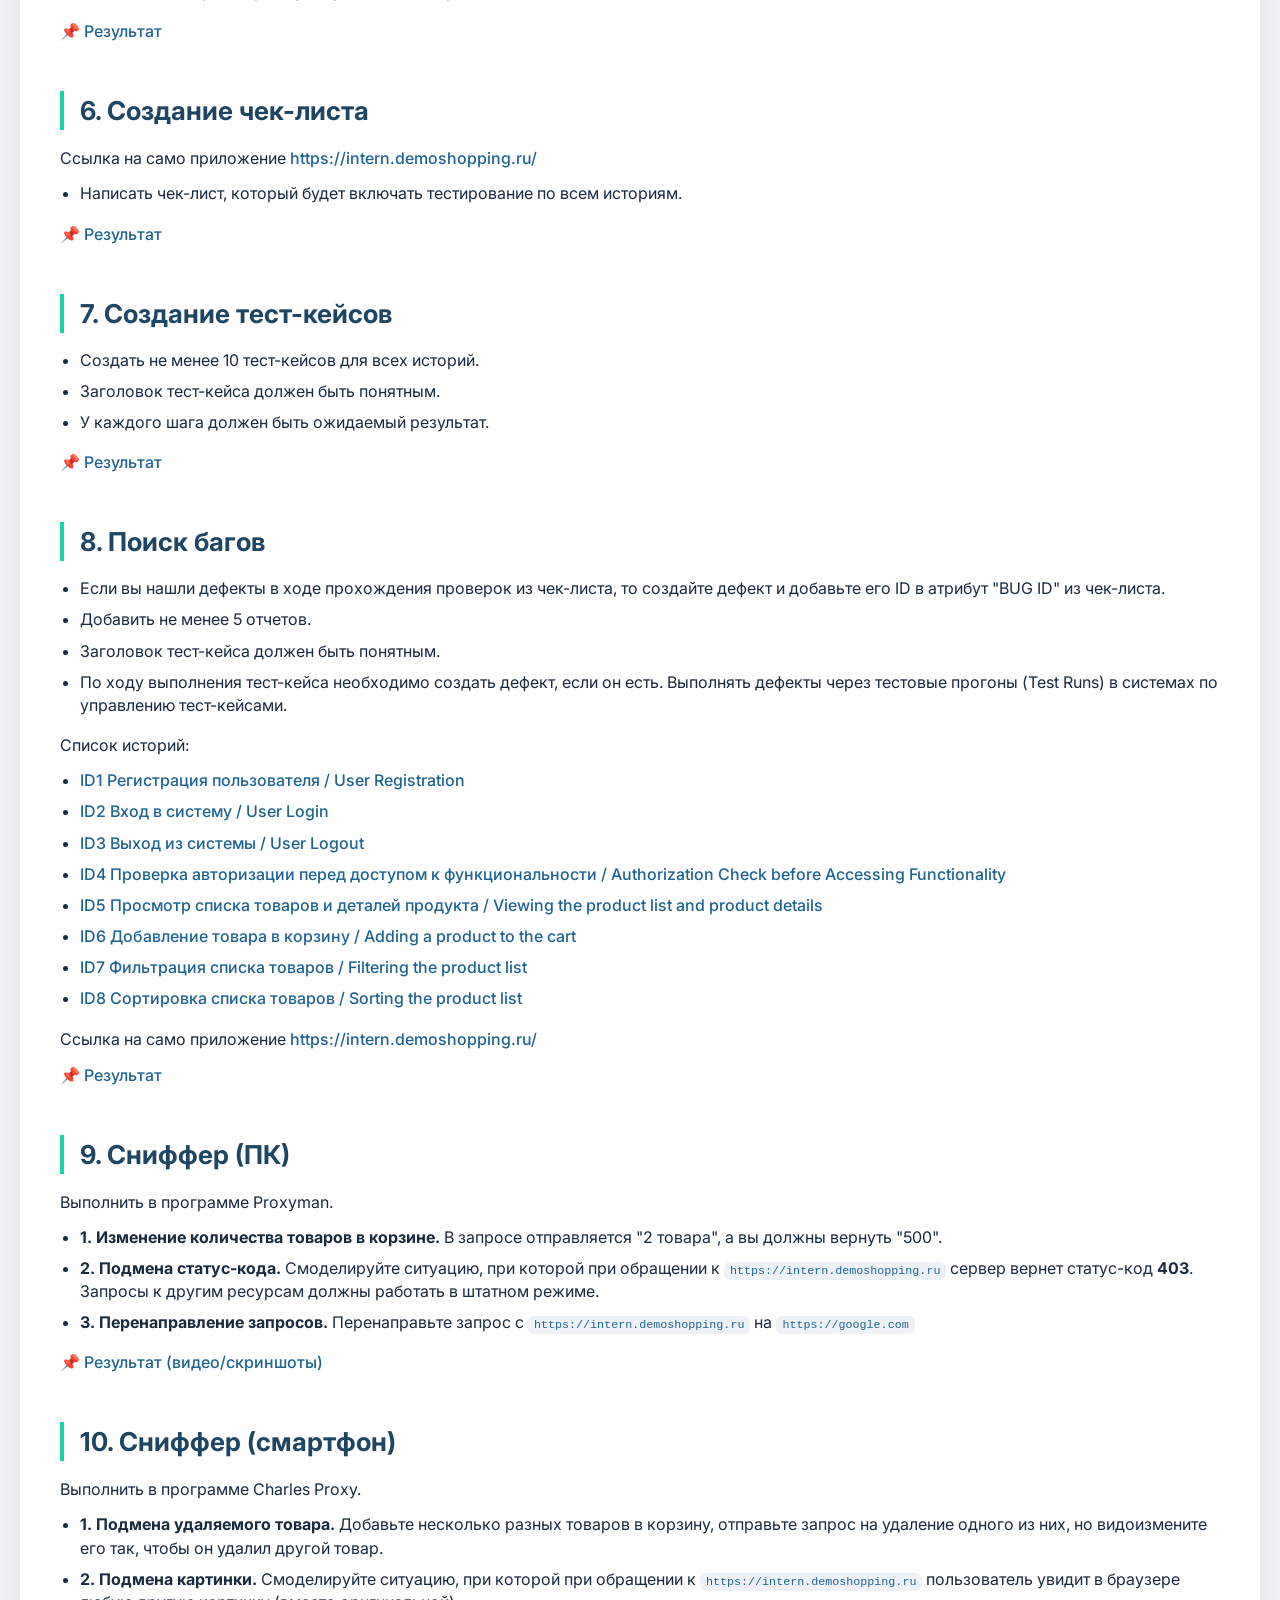
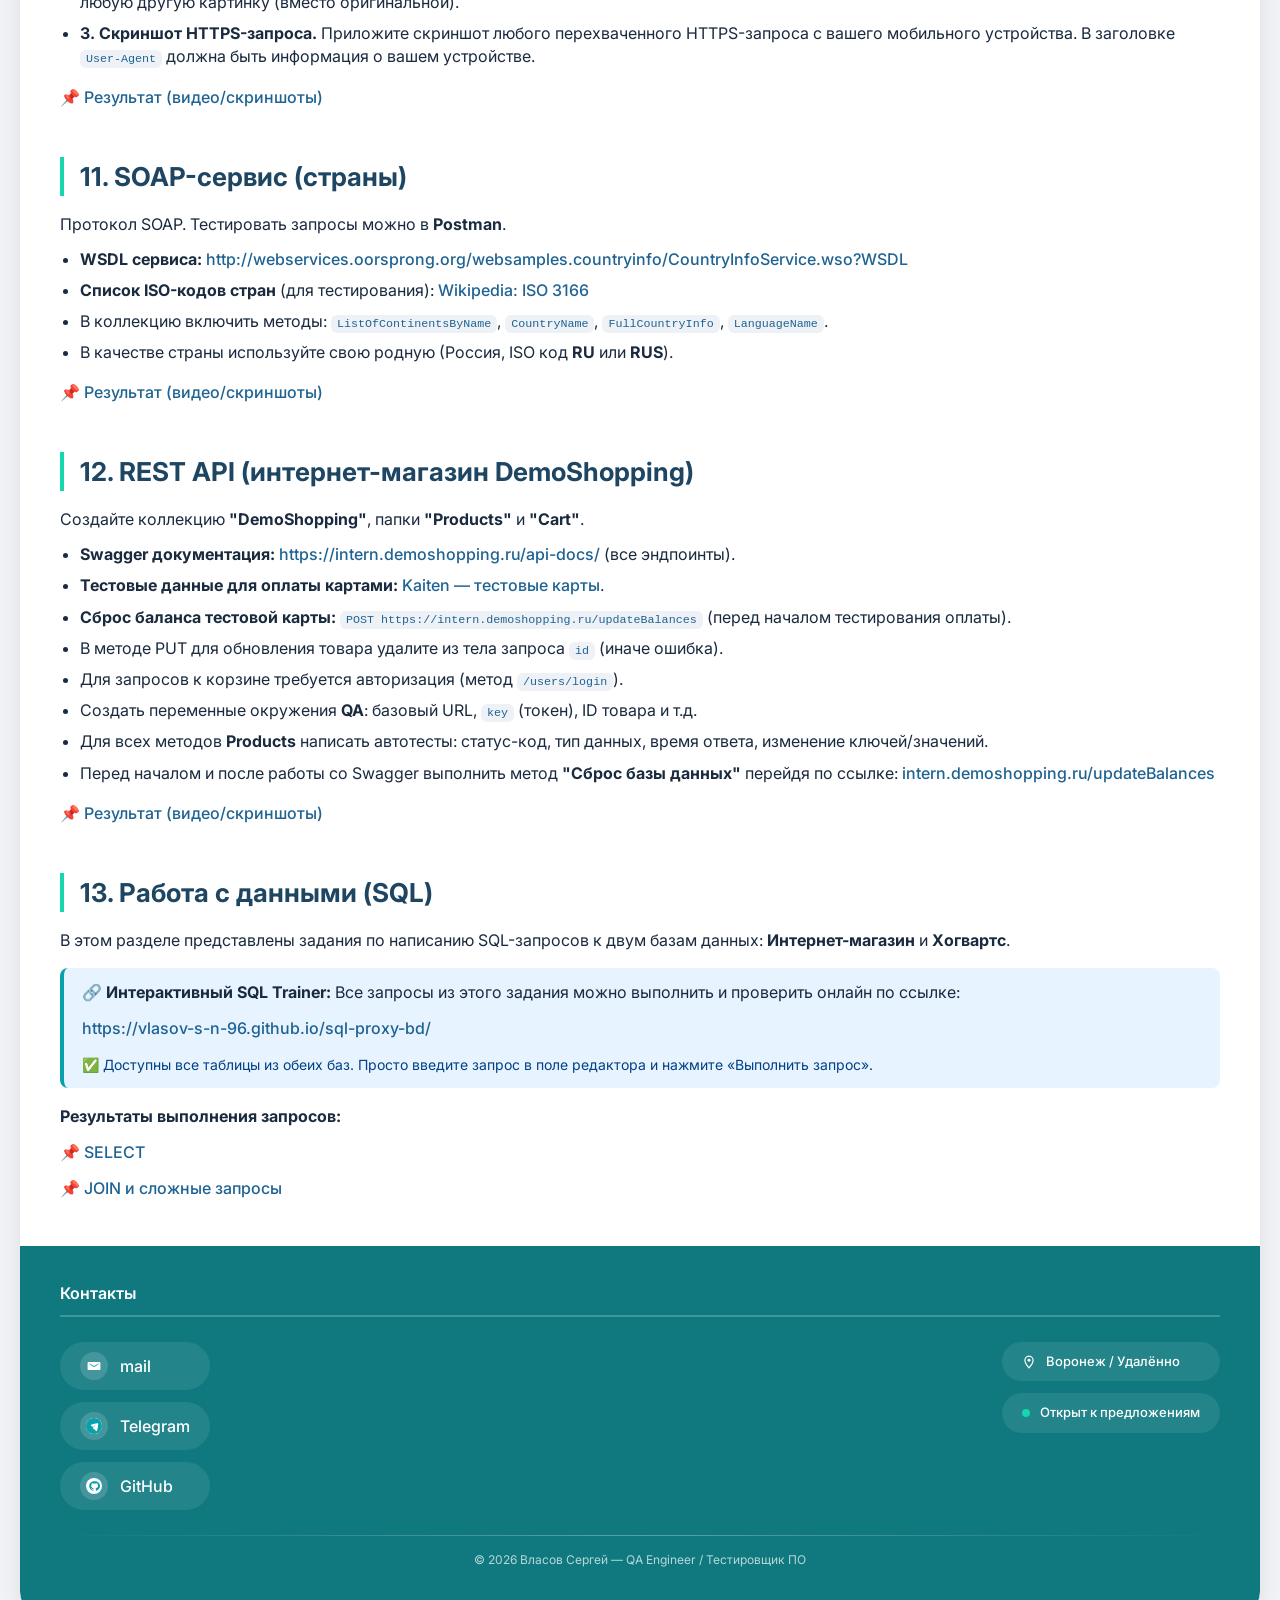
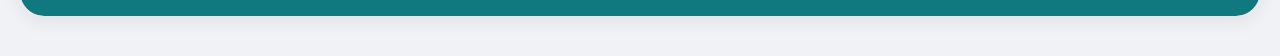
==== commit 43e1a6d4: "Update index.html" ====
--- a/index.html
+++ b/index.html
@@ -232,7 +232,6 @@
                         https://vlasov-s-n-96.github.io/sql-proxy-bd/
                     </a>
                 </p>
-                <br>
                 <span style="font-size: 14px; color: #004085;">
                     ✅ Доступны все таблицы из обеих баз. Просто введите запрос в поле редактора и нажмите «Выполнить запрос».
                 </span>
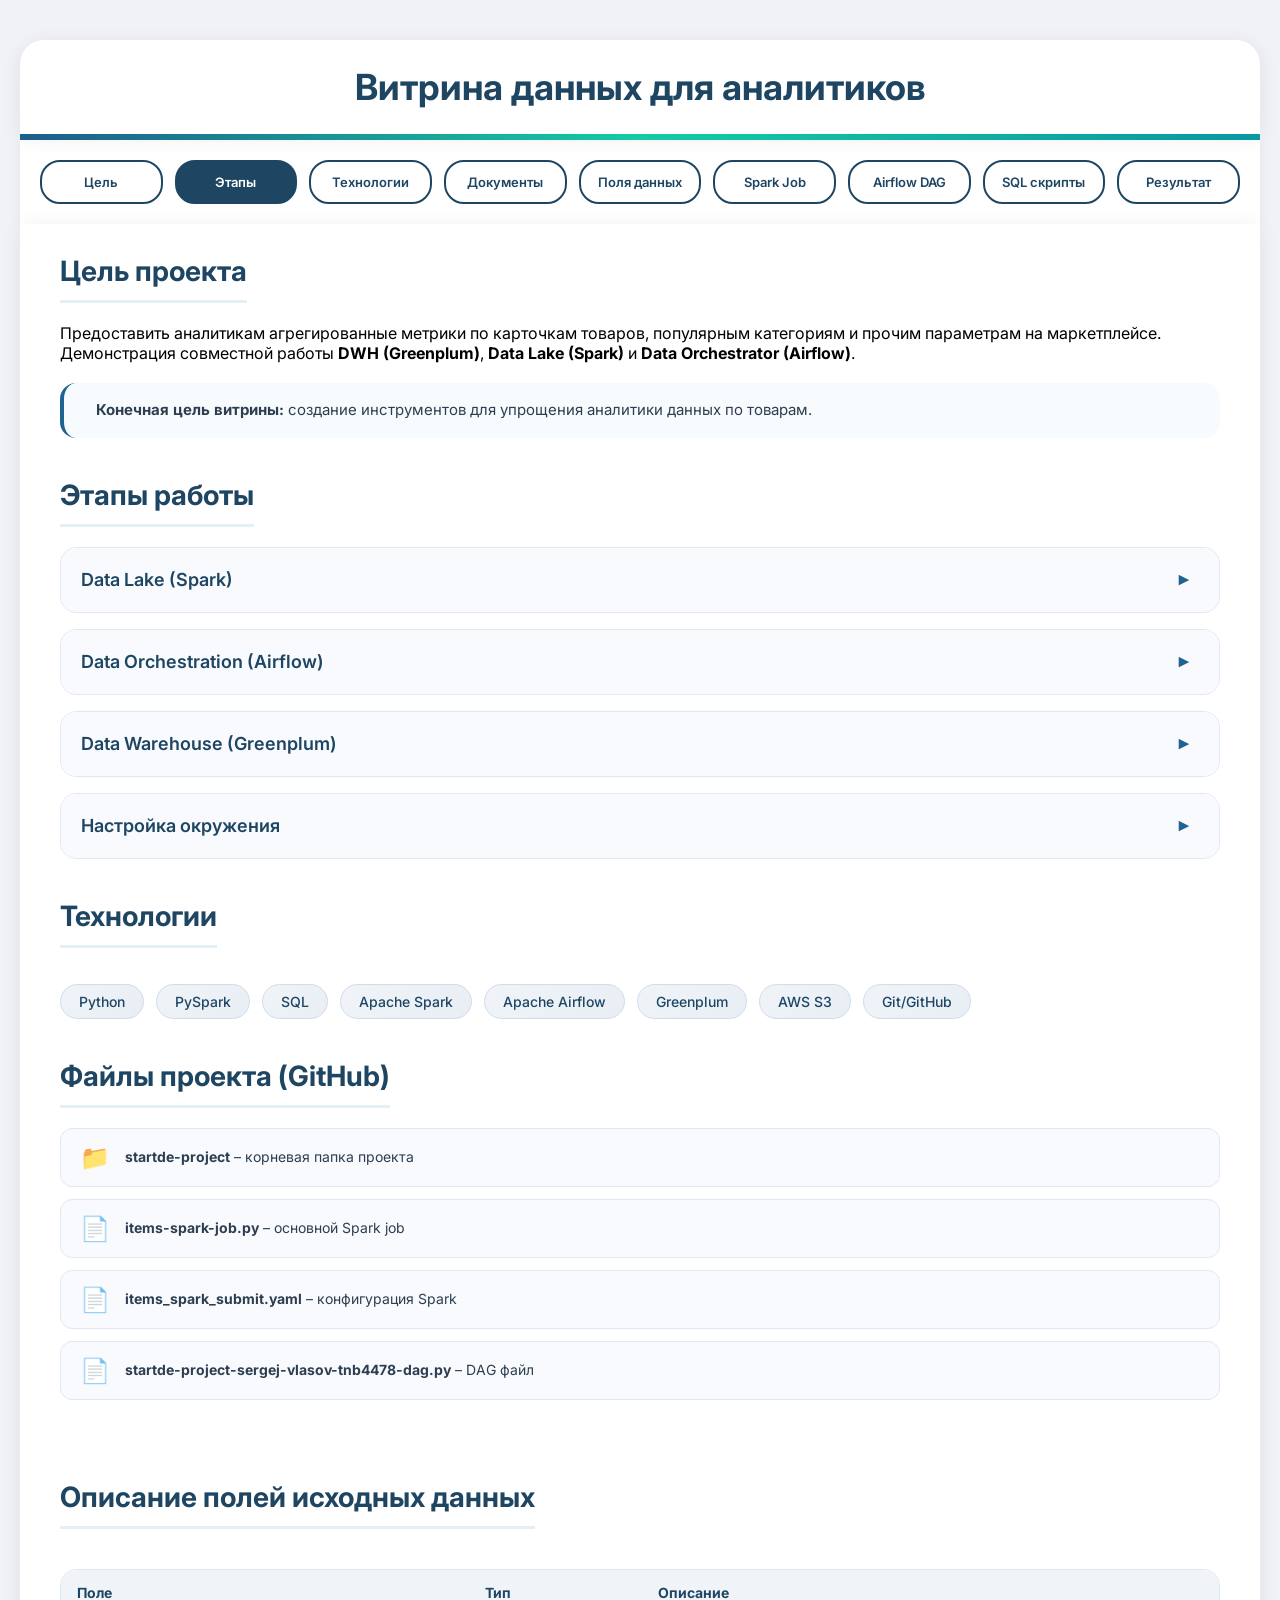
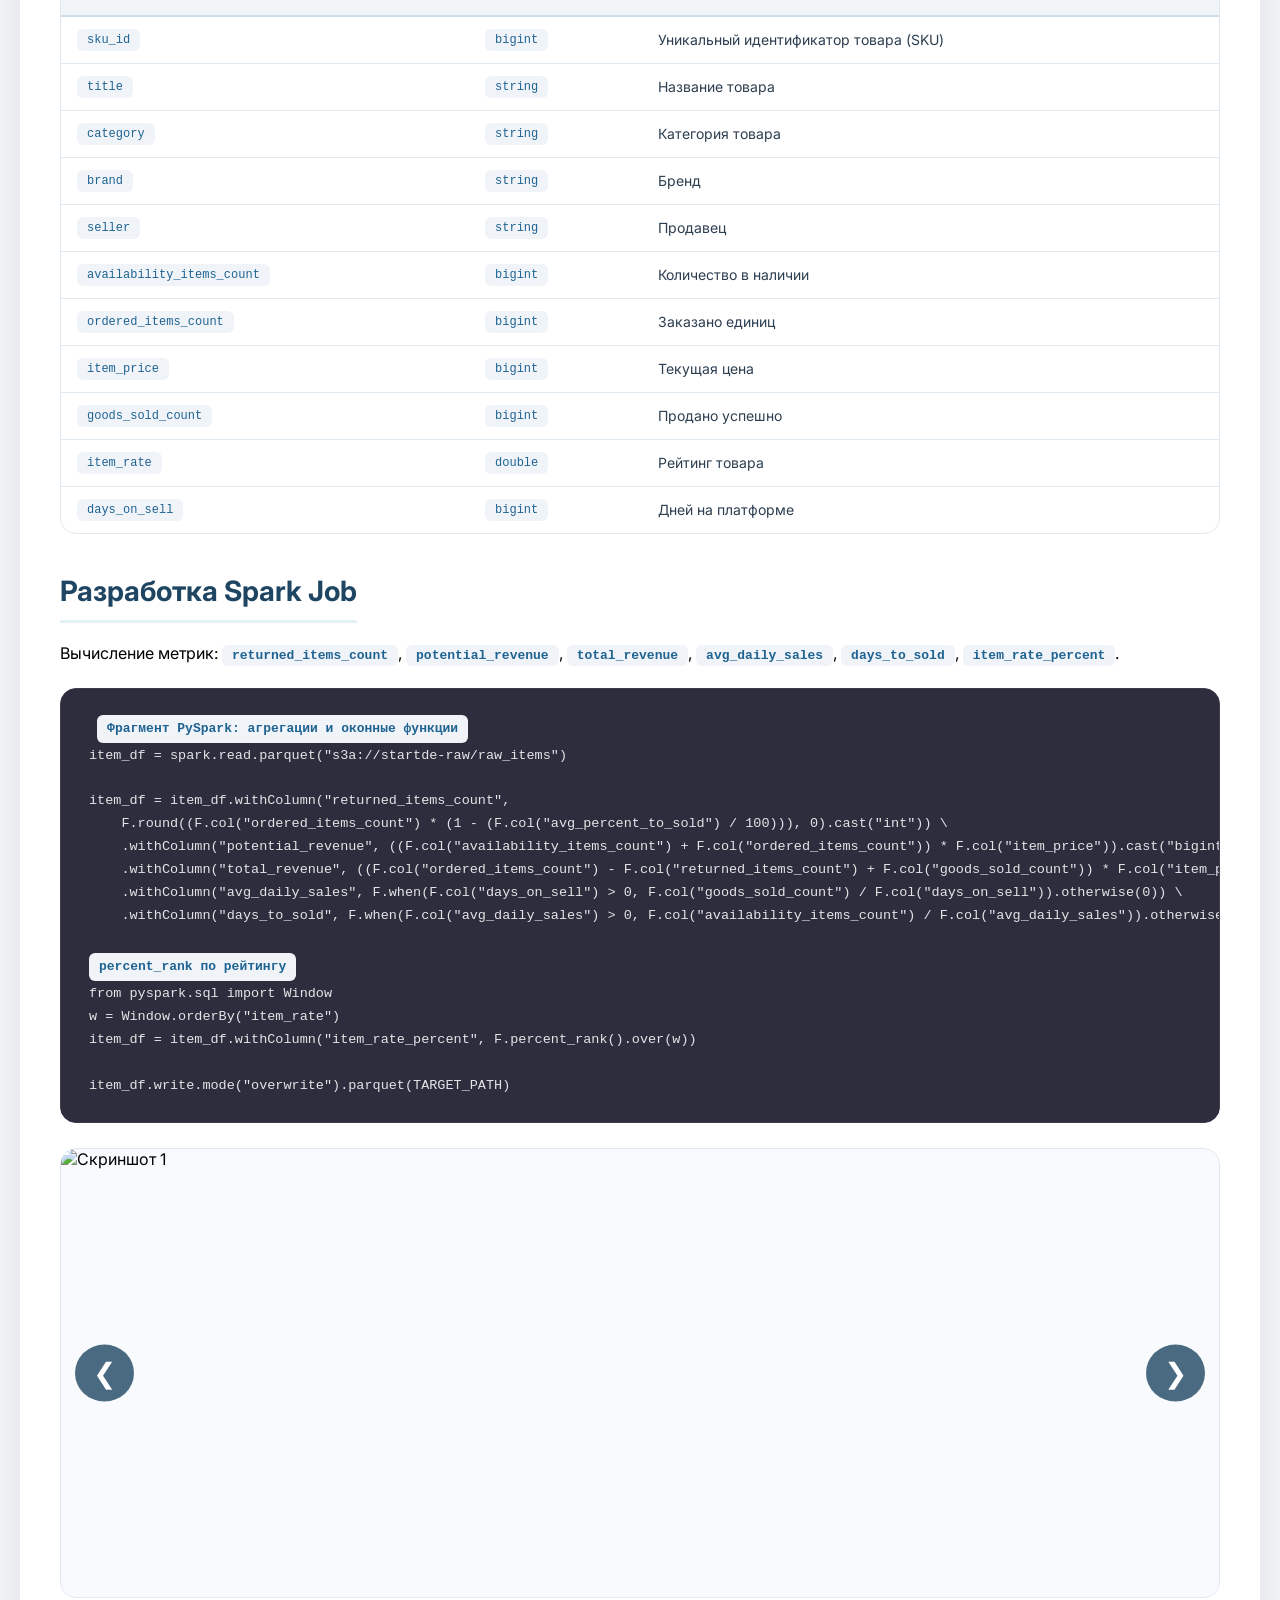
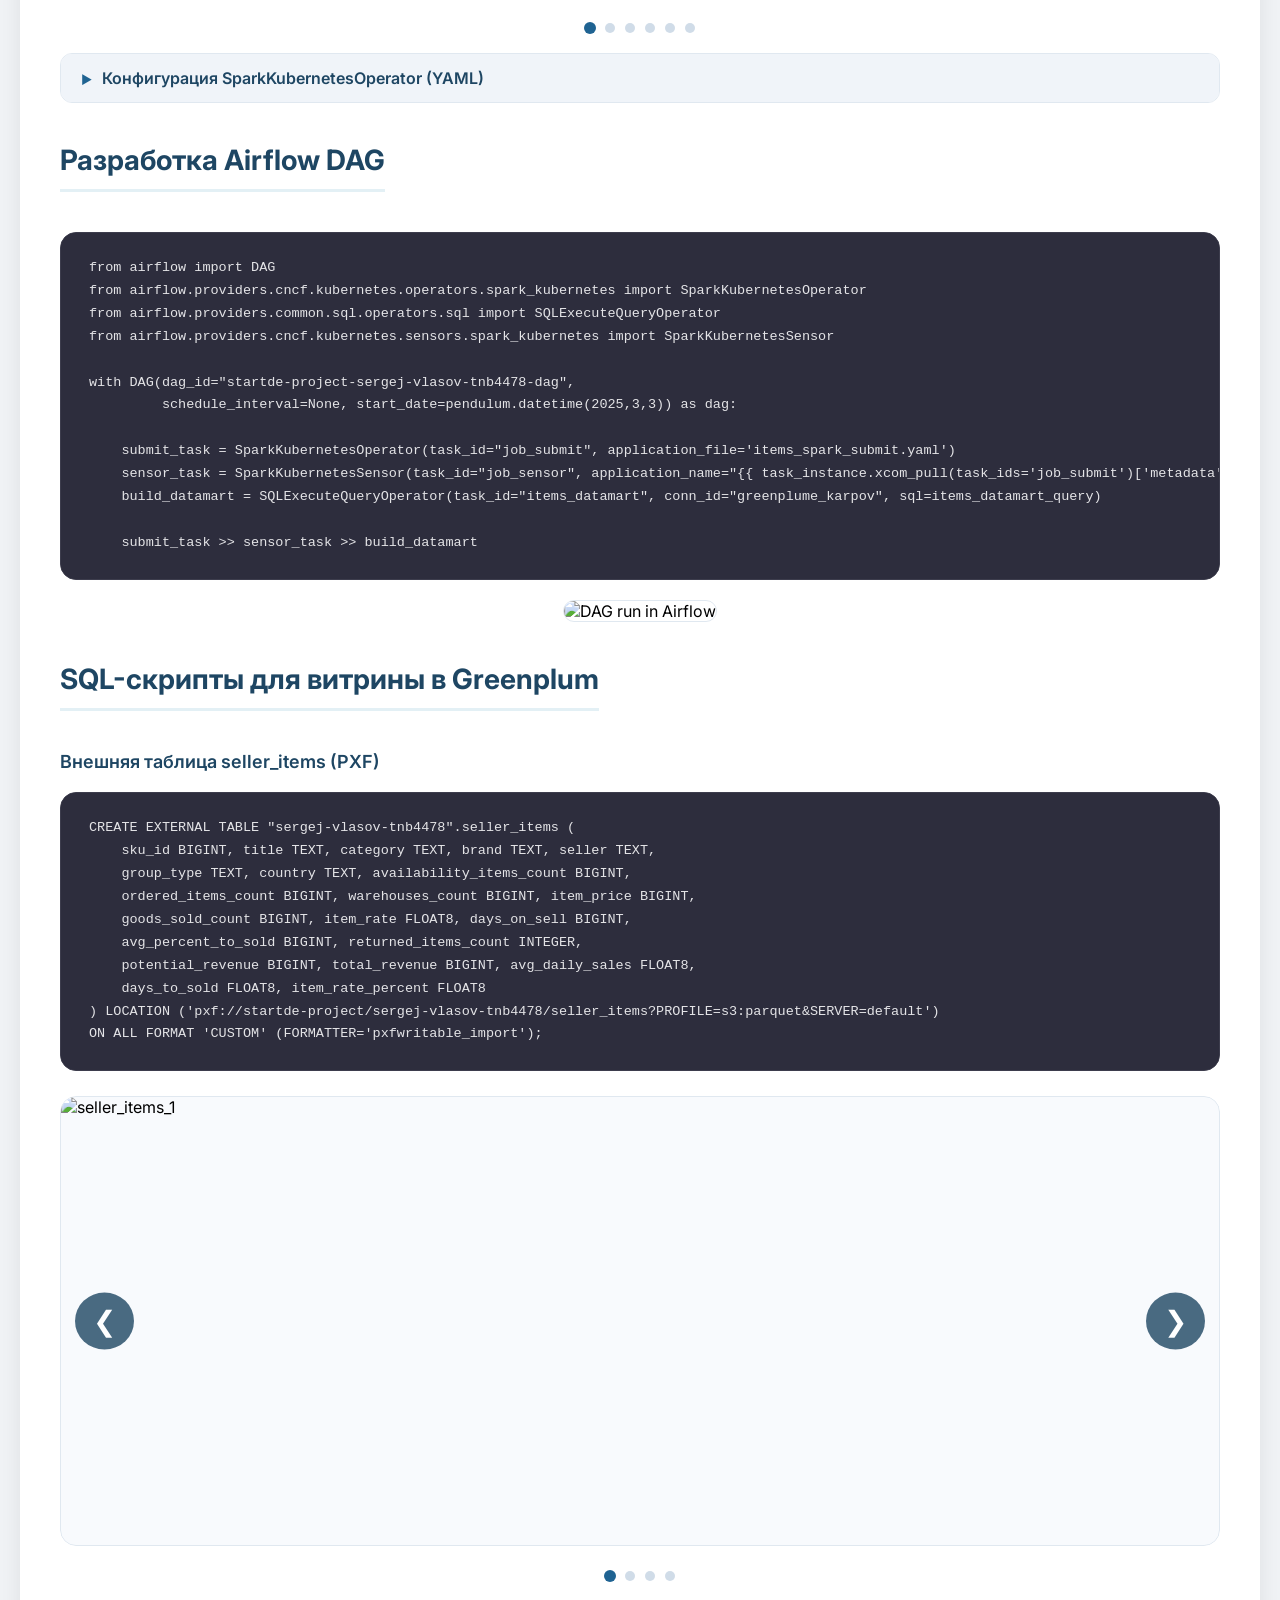
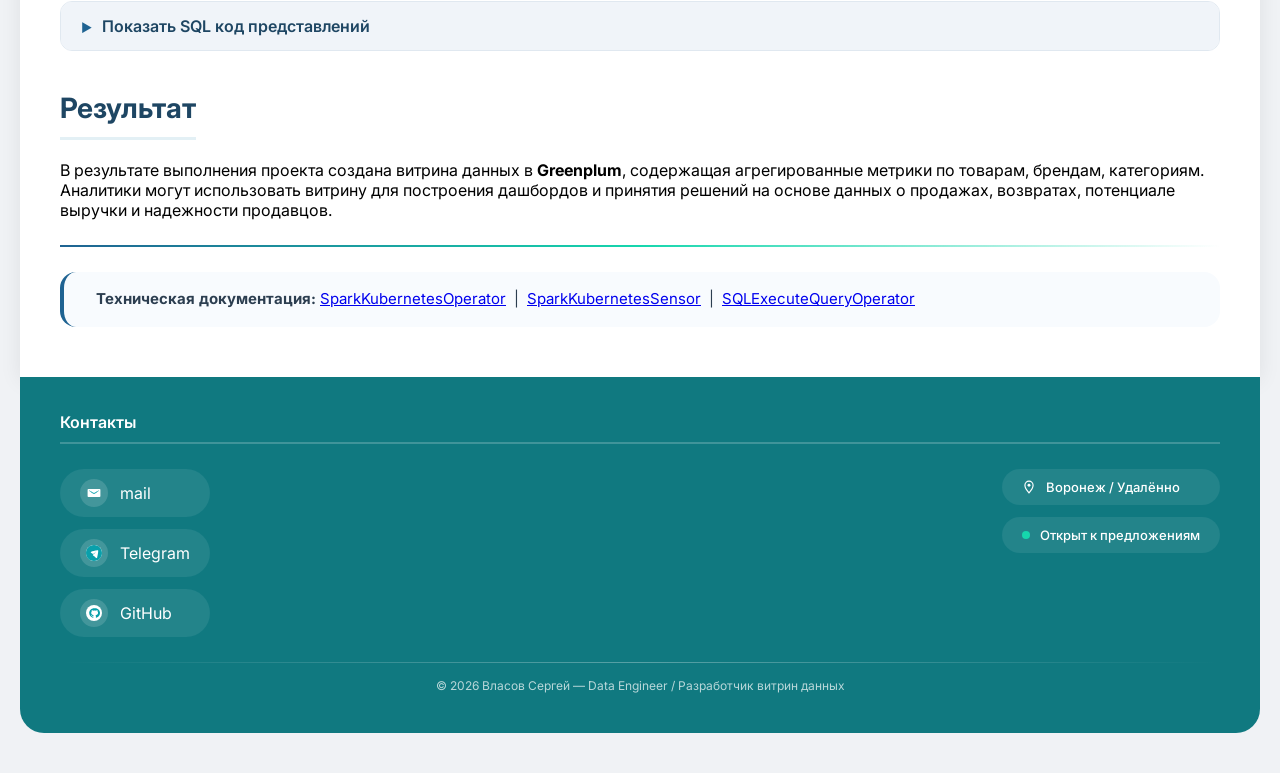
==== commit 6e591b4a: "Ваше сообщение о правках" ====
--- a/index.html
+++ b/index.html
@@ -2,322 +2,479 @@
 <html lang="ru">
 <head>
     <meta charset="UTF-8">
-    <meta name="viewport" content="width=device-width, initial-scale=1.0, user-scalable=yes">
-    <title>Власов Сергей — Тестовые артефакты</title>
+    <meta name="viewport" content="width=device-width, initial-scale=1.0, viewport-fit=cover">
+    <title>Власов Сергей — Витрина данных для аналитиков | Data Engineering Project</title>
     <link rel="stylesheet" href="styles.css">
     <link href="https://fonts.googleapis.com/css2?family=Inter:opsz,wght@14..32,300;400;500;600;700;800&display=swap" rel="stylesheet">
 </head>
-<body>
-<div class="conteiner-size">
-    <!-- HEADER -->
-    <div class="header-container">
-        <div class="photo-block" style="display: none;"></div>
-        <div class="title-block">
-            <h1>Тестовые артефакты</h1>
-        </div>
-        <div class="burger-menu">
-            <button class="burger-btn" id="burgerBtn" aria-label="Меню">
-                <span></span><span></span><span></span>
-            </button>
-        </div>
-    </div>
-    <div class="divider"></div>
-
-    <!-- ДЕСКТОПНАЯ НАВИГАЦИЯ -->
-    <nav class="nav-buttons">
-        <a href="#section1" class="nav-btn">Типы и методы</a>
-        <a href="#section2" class="nav-btn">Анализ требований</a>
-        <a href="#section3" class="nav-btn">Эквивалентное разбиение</a>
-        <a href="#section4" class="nav-btn">Фильтрация</a>
-        <a href="#section5" class="nav-btn">Оплата</a>
-        <a href="#section6" class="nav-btn">Чек-лист</a>
-        <a href="#section7" class="nav-btn">Тест-кейсы</a>
-        <a href="#section8" class="nav-btn">Поиск багов</a>
-        <a href="#section9" class="nav-btn">Сниффер (ПК)</a>
-        <a href="#section10" class="nav-btn">Сниффер (Смартфон)</a>
-        <a href="#section11" class="nav-btn">SOAP (страны)</a>
-        <a href="#section12" class="nav-btn">REST API</a>
-        <a href="#section13" class="nav-btn">Работа с данными</a>
-    </nav>
-
-    <!-- МОБИЛЬНОЕ МЕНЮ -->
-    <div class="menu-overlay" id="menuOverlay"></div>
-    <nav class="mobile-nav" id="mobileNav">
-        <a href="#section1" class="nav-btn">Типы и методы</a>
-        <a href="#section2" class="nav-btn">Анализ требований</a>
-        <a href="#section3" class="nav-btn">Эквивалентное разбиение</a>
-        <a href="#section4" class="nav-btn">Фильтрация</a>
-        <a href="#section5" class="nav-btn">Оплата</a>
-        <a href="#section6" class="nav-btn">Чек-лист</a>
-        <a href="#section7" class="nav-btn">Тест-кейсы</a>
-        <a href="#section8" class="nav-btn">Поиск багов</a>
-        <a href="#section9" class="nav-btn">Сниффер (ПК)</a>
-        <a href="#section10" class="nav-btn">Сниффер (Смартфон)</a>
-        <a href="#section11" class="nav-btn">SOAP (страны)</a>
-        <a href="#section12" class="nav-btn">REST API</a>
-        <a href="#section13" class="nav-btn">Работа с данными</a>
-    </nav>
-
-    <main class="content_section">
-        <!-- СЕКЦИЯ 1 -->
-        <section id="section1">
-            <h2 class="subheadings_info">1. Типы, методы и уровни</h2>
-            <p>На основании описания приложения необходимо предположить:</p>
-            <ul class="ul_jackdaw">
-                <li>Какие методы тестирования будут использованы для данного приложения?</li>
-                <li>Какие функциональные и нефункциональные типы тестирования могут быть использованы для данного приложения?</li>
-                <li>На каких уровнях может проводиться тестирование данного приложения?</li>
-            </ul>
-            <p class="text_link"><a href="https://docs.google.com/spreadsheets/d/1bUkOQuHlxxTDv7ZIlbm_shnMmI3a-tGKETuIihLOKME/edit?gid=0#gid=0" target="_blank">📌 Результат</a></p>
-        </section>
-
-        <!-- СЕКЦИЯ 2 -->
-        <section id="section2">
-            <h2 class="subheadings_info">2. Анализ требований и макета</h2>
-            <p>Необходимо провести анализ требований модуля "Регистрация и Авторизация" для приложения "Интернет-магазин". Для этого у вас есть готовые пользовательские истории и мокап приложения в <a href="https://www.figma.com/design/2T99Jt5OHPqkhe4yyoe2IC/demoshopping.ru?node-id=0-1&p=f" target="_blank">Figma</a>.</p>
-            <p>Список историй:</p>
-            <ul class="ul_jackdaw">
-                <li><a href="https://rusau.kaiten.ru/p/d/731b641b-545d-4311-a691-c397a21eb1bd" target="_blank">ID1 Регистрация пользователя / User Registration</a></li>
-                <li><a href="https://rusau.kaiten.ru/p/d/1c04eafd-86f6-4a21-85cd-1fbf8d3be706" target="_blank">ID2 Вход в систему / User Login</a></li>
-                <li><a href="https://rusau.kaiten.ru/p/d/1f464f17-8de7-4f54-992c-11e9fa5fd646" target="_blank">ID3 Выход из системы / User Logout</a></li>
-                <li><a href="https://rusau.kaiten.ru/p/d/d440e1db-3645-48f3-8510-686704dcf09c" target="_blank">ID4 Проверка авторизации перед доступом к функциональности / Authorization Check before Accessing Functionality</a></li>
-            </ul>
-            <p class="text_link"><a href="https://docs.google.com/spreadsheets/d/1VevSJB-PkAZYKlzrPrzCT3R2dL9jv7oHGKQj4bzrSno/edit?usp=drive_web&ouid=102189835010254179875" target="_blank">📌 Результат</a></p>
-        </section>
-
-        <!-- СЕКЦИЯ 3 -->
-        <section id="section3">
-            <h2 class="subheadings_info">3. Эквивалентное разбиение и анализ граничных значений</h2>
-            <p><a href="https://rusau.kaiten.ru/p/d/731b641b-545d-4311-a691-c397a21eb1bd" target="_blank">Требование</a> с валидациями для полей "Логин" и "Пароль" на странице регистрации. Оба поля принимают не просто буквы, а латиницу.</p>
-            <ul class="ul_jackdaw">
-                <li>Необходимо заполнить таблицу тестовыми данными для проверки полей "Логин" и "Пароль" с учетом создания классов эквивалентности и граничных значений.</li>
-            </ul>
-            <p class="text_link"><a href="https://docs.google.com/spreadsheets/d/1Gv9aTr1BxdzXgcnLd-U9PMyYJYdZb1w_PZxS7_c92Kk/edit?usp=drive_web&ouid=102189835010254179875" target="_blank">📌 Результат</a></p>
-        </section>
-
-        <!-- СЕКЦИЯ 4 -->
-        <section id="section4">
-            <h2 class="subheadings_info">4. Тестовые данные для фильтрации и сортировки</h2>
-            <p>Требования к фильтрации и сортировке:</p>
-            <ul class="ul_jackdaw">
-                <li>Создать таблицу с исходными данными для попарного тестирования, включающую параметры и значения.</li>
-                <li>Сгенерировать тестовые данные для тестирования на основе алгоритма Pairwise.</li>
-                <li>Создать таблицу с двумя вкладками: исходные данные и тестируемые значения после применения алгоритма</li>
-            </ul>
-            <p class="text_link"><a href="https://docs.google.com/spreadsheets/d/1SnSToZLC-UF6XqXtcdZH5fWawahECPrROehS-deCQgU/edit?gid=0#gid=0" target="_blank">📌 Результат</a></p>
-        </section>
-
-        <!-- СЕКЦИЯ 5 -->
-        <section id="section5">
-            <h2 class="subheadings_info">5. Тестовые данные для оплаты</h2>
-            <p>Необходимо применить технику тест-дизайна "Таблица принятия решений". В нашем приложении есть модуль, включающий оплату через Paypal.</p>
-            <p>У аккаунта Paypal есть три статуса: valid, invalid и blocked, а также такая характеристика, как доступный баланс, который может быть нулевым и положительным (= достаточным для оплаты).</p>
-            <p>В случае, если статус карты valid, а баланс на аккаунте достаточный для покупки, пользователь может совершить покупку. Во всех остальных случаях транзакция будет отклонена.</p>
-            <ul class="ul_jackdaw">
-                <li>Создать таблицу, которая будет учитывать эти условия и выводить действие, согласно им.</li>
-            </ul>
-            <p class="text_link"><a href="https://docs.google.com/spreadsheets/d/1SnSToZLC-UF6XqXtcdZH5fWawahECPrROehS-deCQgU/edit?gid=1292314697#gid=1292314697" target="_blank">📌 Результат</a></p>
-        </section>
-
-        <!-- СЕКЦИЯ 6 -->
-        <section id="section6">
-            <h2 class="subheadings_info">6. Создание чек-листа</h2>
-            <p>Ссылка на само приложение <a href="https://intern.demoshopping.ru/" target="_blank">https://intern.demoshopping.ru/</a></p>
-            <ul class="ul_jackdaw">
-                <li>Написать чек-лист, который будет включать тестирование по всем историям.</li>
-            </ul>
-            <p class="text_link"><a href="https://docs.google.com/spreadsheets/d/1DzJWDYINvQ6zEzzYD-rrGuDeMP6S5_qLP3PYs7r37dg/edit?gid=0#gid=0" target="_blank">📌 Результат</a></p>
-        </section>
-
-        <!-- СЕКЦИЯ 7 -->
-        <section id="section7">
-            <h2 class="subheadings_info">7. Создание тест-кейсов</h2>
-            <ul class="ul_jackdaw">
-                <li>Создать не менее 10 тест-кейсов для всех историй.</li>
-                <li>Заголовок тест-кейса должен быть понятным.</li>
-                <li>У каждого шага должен быть ожидаемый результат.</li>
-            </ul>
-            <p class="text_link"><a href="https://docs.google.com/spreadsheets/d/18vNGB9SCX3O_g759Qn72StFXo81sTul3EYCo1Qnzfx8/edit?gid=3946733#gid=3946733" target="_blank">📌 Результат</a></p>
-        </section>
-
-        <!-- СЕКЦИЯ 8 -->
-        <section id="section8">
-            <h2 class="subheadings_info">8. Поиск багов</h2>
-            <ul class="ul_jackdaw">
-                <li>Если вы нашли дефекты в ходе прохождения проверок из чек-листа, то создайте дефект и добавьте его ID в атрибут "BUG ID" из чек-листа.</li>
-                <li>Добавить не менее 5 отчетов.</li>
-                <li>Заголовок тест-кейса должен быть понятным.</li>
-                <li>По ходу выполнения тест-кейса необходимо создать дефект, если он есть. Выполнять дефекты через тестовые прогоны (Test Runs) в системах по управлению тест-кейсами.</li>
-            </ul>
-            <p>Список историй:</p>
-            <ul class="ul_jackdaw">
-                <li><a href="https://rusau.kaiten.ru/p/d/731b641b-545d-4311-a691-c397a21eb1bd" target="_blank">ID1 Регистрация пользователя / User Registration</a></li>
-                <li><a href="https://rusau.kaiten.ru/p/d/1c04eafd-86f6-4a21-85cd-1fbf8d3be706" target="_blank">ID2 Вход в систему / User Login</a></li>
-                <li><a href="https://rusau.kaiten.ru/p/d/1f464f17-8de7-4f54-992c-11e9fa5fd646" target="_blank">ID3 Выход из системы / User Logout</a></li>
-                <li><a href="https://rusau.kaiten.ru/p/d/d440e1db-3645-48f3-8510-686704dcf09c" target="_blank">ID4 Проверка авторизации перед доступом к функциональности / Authorization Check before Accessing Functionality</a></li>
-                <li><a href="https://rusau.kaiten.ru/p/d/d49f0805-50b2-4b3e-b41c-524c0630b709" target="_blank">ID5 Просмотр списка товаров и деталей продукта / Viewing the product list and product details</a></li>
-                <li><a href="https://rusau.kaiten.ru/p/d/11290aff-1218-44c5-a195-f724931d6615" target="_blank">ID6 Добавление товара в корзину / Adding a product to the cart</a></li>
-                <li><a href="https://rusau.kaiten.ru/p/d/5b275ec1-e6df-47a4-9648-d422f4a387f3" target="_blank">ID7 Фильтрация списка товаров / Filtering the product list</a></li>
-                <li><a href="https://rusau.kaiten.ru/p/d/705e06d8-971f-4e0a-b8de-7e13befcc7a3" target="_blank">ID8 Сортировка списка товаров / Sorting the product list</a></li>
-            </ul>
-            <p>Ссылка на само приложение <a href="https://intern.demoshopping.ru/" target="_blank">https://intern.demoshopping.ru/</a></p>
-            <p class="text_link"><a href="https://docs.google.com/spreadsheets/d/1XjI1CYNhTq_a9quSeuw4eauC-P3KeUJ2mt0l9FOxoQo/edit?gid=0#gid=0" target="_blank">📌 Результат</a></p>
-        </section>
-
-        <!-- СЕКЦИЯ 9 -->
-        <section id="section9">
-            <h2 class="subheadings_info">9. Сниффер (ПК)</h2>
-            <p>Выполнить в программе Proxyman.</p>
-            <ul class="ul_jackdaw">
-                <li><strong>1. Изменение количества товаров в корзине.</strong> В запросе отправляется "2 товара", а вы должны вернуть "500".</li>
-                <li><strong>2. Подмена статус-кода.</strong> Смоделируйте ситуацию, при которой при обращении к <code>https://intern.demoshopping.ru</code> сервер вернет статус-код <strong>403</strong>. Запросы к другим ресурсам должны работать в штатном режиме.</li>
-                <li><strong>3. Перенаправление запросов.</strong> Перенаправьте запрос с <code>https://intern.demoshopping.ru</code> на <code>https://google.com</code></li>
-            </ul>
-            <p class="text_link"><a href="https://drive.google.com/drive/folders/1v3mLw2noIxLw3IjJc6oAyDu7saQBnITz?dmr=1&ec=wgc-drive-%5Bmodule%5D-goto" target="_blank">📌 Результат (видео/скриншоты)</a></p>
-        </section>
-
-        <!-- СЕКЦИЯ 10 -->
-        <section id="section10">
-            <h2 class="subheadings_info">10. Сниффер (смартфон)</h2>
-            <p>Выполнить в программе Charles Proxy.</p>
-            <ul class="ul_jackdaw">
-                <li><strong>1. Подмена удаляемого товара.</strong> Добавьте несколько разных товаров в корзину, отправьте запрос на удаление одного из них, но видоизмените его так, чтобы он удалил другой товар.</li>
-                <li><strong>2. Подмена картинки.</strong> Смоделируйте ситуацию, при которой при обращении к <code>https://intern.demoshopping.ru</code> пользователь увидит в браузере любую другую картинку (вместо оригинальной).</li>
-                <li><strong>3. Скриншот HTTPS-запроса.</strong> Приложите скриншот любого перехваченного HTTPS-запроса с вашего мобильного устройства. В заголовке <code>User-Agent</code> должна быть информация о вашем устройстве.</li>
-            </ul>
-            <p class="text_link"><a href="https://drive.google.com/drive/folders/1Qa5pBrtNy1UJBBtd4_2GaU8awe03KUYU?dmr=1&ec=wgc-drive-%5Bmodule%5D-goto" target="_blank">📌 Результат (видео/скриншоты)</a></p>
-        </section>
-
-        <!-- СЕКЦИЯ 11: SOAP -->
-        <section id="section11">
-            <h2 class="subheadings_info">11. SOAP-сервис (страны)</h2>
-            <p>Протокол SOAP. Тестировать запросы можно в <strong>Postman</strong>.</p>
-            <ul class="ul_jackdaw">
-                <li><strong>WSDL сервиса:</strong> <a href="http://webservices.oorsprong.org/websamples.countryinfo/CountryInfoService.wso?WSDL" target="_blank">http://webservices.oorsprong.org/websamples.countryinfo/CountryInfoService.wso?WSDL</a></li>
-                <li><strong>Список ISO-кодов стран</strong> (для тестирования): <a href="https://en.wikipedia.org/wiki/List_of_ISO_3166_country_codes" target="_blank">Wikipedia: ISO 3166</a></li>
-                <li>В коллекцию включить методы: <code>ListOfContinentsByName</code>, <code>CountryName</code>, <code>FullCountryInfo</code>, <code>LanguageName</code>.</li>
-                <li>В качестве страны используйте свою родную (Россия, ISO код <strong>RU</strong> или <strong>RUS</strong>).</li>
-            </ul>
-            <p class="text_link"><a href="https://drive.google.com/drive/folders/18YdwJ5ZjCCAJ9iepz2Sih6UudHhB6cTS?dmr=1&ec=wgc-drive-%5Bmodule%5D-goto" target="_blank">📌 Результат (видео/скриншоты)</a></p>
-        </section>
-
-        <!-- СЕКЦИЯ 12: REST -->
-        <section id="section12">
-            <h2 class="subheadings_info">12. REST API (интернет-магазин DemoShopping)</h2>
-            <p>Создайте коллекцию <strong>"DemoShopping"</strong>, папки <strong>"Products"</strong> и <strong>"Cart"</strong>.</p>
-            <ul class="ul_jackdaw">
-                <li><strong>Swagger документация:</strong> <a href="https://intern.demoshopping.ru/api-docs/" target="_blank">https://intern.demoshopping.ru/api-docs/</a> (все эндпоинты).</li>
-                <li><strong>Тестовые данные для оплаты картами:</strong> <a href="https://rusau.kaiten.ru/p/d/94048e01-aa82-430b-b7cc-e90bd89bd708" target="_blank">Kaiten — тестовые карты</a>.</li>
-                <li><strong>Сброс баланса тестовой карты:</strong> <code>POST https://intern.demoshopping.ru/updateBalances</code> (перед началом тестирования оплаты).</li>
-                <li>В методе PUT для обновления товара удалите из тела запроса <code>id</code> (иначе ошибка).</li>
-                <li>Для запросов к корзине требуется авторизация (метод <code>/users/login</code>).</li>
-                <li>Создать переменные окружения <strong>QA</strong>: базовый URL, <code>key</code> (токен), ID товара и т.д.</li>
-                <li>Для всех методов <strong>Products</strong> написать автотесты: статус-код, тип данных, время ответа, изменение ключей/значений.</li>
-                <li>Перед началом и после работы со Swagger выполнить метод <strong>"Сброс базы данных"</strong> перейдя по ссылке: <a href="https://intern.demoshopping.ru/updateBalances" target="_blank">intern.demoshopping.ru/updateBalances</a></li>
-            </ul>
-            <p class="text_link"><a href="https://drive.google.com/drive/folders/1MLqPCP52VRZg5XgnKMuf-I5pYqjZsvO_?dmr=1&ec=wgc-drive-%5Bmodule%5D-goto" target="_blank">📌 Результат (видео/скриншоты)</a></p>
-        </section>
-
-        <!-- ===== СЕКЦИЯ 13 ===== -->
-        <section id="section13">
-            <h2 class="subheadings_info">13. Работа с данными (SQL)</h2>
-            <p>В этом разделе представлены задания по написанию SQL-запросов к двум базам данных: <strong>Интернет-магазин</strong> и <strong>Хогвартс</strong>.</p>
-
-            <!-- Блок с ссылкой на SQL Trainer -->
-            <div style="background: #e7f3ff; padding: 12px 18px; border-radius: 8px; margin: 16px 0; border-left: 4px solid #09a0ab;">
-                <strong>🔗 Интерактивный SQL Trainer:</strong> Все запросы из этого задания можно выполнить и проверить онлайн по ссылке:
-                <br>
-                <p class="text_link">
-                    <a href="https://vlasov-s-n-96.github.io/sql-proxy-bd/" target="_blank">
-                        https://vlasov-s-n-96.github.io/sql-proxy-bd/
-                    </a>
-                </p>
-                <span style="font-size: 14px; color: #004085;">
-                    ✅ Доступны все таблицы из обеих баз. Просто введите запрос в поле редактора и нажмите «Выполнить запрос».
-                </span>
+<body class="body_style">
+    <div class="conteiner-size">
+        <!-- ВЕРХНИЙ БЛОК -->
+        <div class="header-container">
+            <div class="photo-block" style="display: none;"></div>
+            <div class="title-block">
+                <h1>Витрина данных для аналитиков</h1>
             </div>
-
-            <!-- Таблицы с выполненными заданиями -->
-            <div style="margin: 16px 0;">
-                <p><strong>Результаты выполнения запросов:</strong></p>
-                <ul style="list-style: none; padding-left: 0;">
-                    <li style="margin: 8px 0;">
-                        <p class="text_link">
-                            <a href="https://docs.google.com/spreadsheets/d/1KorCLAnqiS34vcKaP2fRdX2hqW_-59Z4ZWkgpDnENEo/edit?gid=1267955474#gid=1267955474" target="_blank">
-                                📌 SELECT
-                            </a>
-                        </p>
-                    </li>
-                    <li style="margin: 8px 0;">
-                        <p class="text_link">
-                            <a href="https://docs.google.com/spreadsheets/d/1EqSymxB_kqh1qiKl61hSAy7_fvQ7hThRqHidOm8piQA/edit?gid=0#gid=0" target="_blank">
-                                📌 JOIN и сложные запросы
-                            </a>
-                        </p>
-                    </li>
-                </ul>
-            </div>
-        </section>
-
-    </main>
-
-    <!-- ФУТЕР -->
-    <footer class="footer">
-        <div class="footer-container">
-            <div class="footer-title">Контакты</div>
-            <div class="footer-row">
-                <div class="footer-contacts">
-                    <a href="mailto:nikolaevch96@yandex.ru" class="footer-contact-link">
-                        <div class="contact-icon">
-                            <svg width="18" height="18" viewBox="0 0 40 40" fill="none">
-                                <rect x="4" y="10" width="32" height="20" rx="2" fill="white"/>
-                                <path d="M8 14L20 22L32 14" stroke="#09a0ab" stroke-width="1.5"/>
-                                <line x1="12" y1="17" x2="20" y2="21" stroke="#09a0ab" stroke-width="1.5"/>
-                                <line x1="28" y1="17" x2="20" y2="21" stroke="#09a0ab" stroke-width="1.5"/>
-                            </svg>
-                        </div>
-                        <span>mail</span>
-                    </a>
-                    <a href="https://t.me/Vlasov_S_Nid96271" target="_blank" class="footer-contact-link">
-                        <div class="contact-icon">
-                            <svg width="18" height="18" viewBox="0 0 40 40" fill="none">
-                                <circle cx="20" cy="20" r="20" fill="white"/>
-                                <path fill-rule="evenodd" clip-rule="evenodd" d="M20 0C8.9543 0 0 8.9543 0 20C0 31.0457 8.9543 40 20 40C31.0457 40 40 31.0457 40 20C40 8.9543 31.0457 0 20 0ZM29.1027 13.1159C29.698 12.9413 30.3734 13.2618 30.4486 13.8695C30.5494 14.673 30.5399 15.7849 30.4199 16.9647C29.9592 21.1896 28.4903 28.7162 27.7739 31.6816C27.5078 32.8103 27.0048 33.1053 26.2089 32.659C25.2085 32.1004 24.2351 31.4272 23.2972 30.7507C22.3005 30.032 23.6662 30.6234 22.6356 29.8855C21.3361 28.9482 18.4606 26.8194 17.3062 25.6971C16.4912 24.9024 17.6314 24.2954 18.7371 23.2418C19.4903 22.518 22.515 19.7202 24.8274 17.3336C25.6113 16.5228 24.7864 17.158 23.8235 17.9603C22.2447 19.2427 19.6517 21.0568 18.5779 21.8393C17.7043 22.4729 17.0464 22.4718 16.385 21.9268C15.1905 20.9585 13.8561 20.0988 12.7392 19.3968C11.6009 18.6818 11.7538 17.6593 13.1012 17.0194C16.1588 15.5731 21.3414 13.6294 29.1027 13.1159Z" fill="#09a0ab"/>
-                            </svg>
-                        </div>
-                        <span>Telegram</span>
-                    </a>
-                    <a href="https://github.com/Vlasov-S-N-96" target="_blank" class="footer-contact-link">
-                        <div class="contact-icon">
-                            <svg width="18" height="18" viewBox="0 0 40 40" fill="none">
-                                <circle cx="20" cy="20" r="20" fill="white"/>
-                                <path d="M20 8C13.37 8 8 13.37 8 20C8 25.63 11.93 30.45 17.29 31.96C18.09 32.11 18.36 31.59 18.36 31.14C18.36 30.74 18.35 29.87 18.34 28.96C15.03 29.66 14.25 27.56 14.25 27.56C13.64 26.01 12.76 25.64 12.76 25.64C11.53 24.92 12.83 24.93 12.83 24.93C14.17 25.01 14.86 26.3 14.86 26.3C16.01 28.32 17.88 27.8 18.42 27.36C18.57 26.49 18.94 25.9 19.35 25.56C16.28 25.21 13.05 24.1 13.05 19.45C13.05 18.12 13.56 17.02 14.4 16.17C14.25 15.81 13.79 14.57 14.51 12.93C14.51 12.93 15.59 12.55 18.34 14.08C19.37 13.77 20.47 13.61 21.58 13.61C22.69 13.61 23.79 13.77 24.82 14.08C27.57 12.55 28.65 12.93 28.65 12.93C29.37 14.57 28.91 15.81 28.76 16.17C29.6 17.02 30.11 18.12 30.11 19.45C30.11 24.11 26.87 25.2 23.79 25.55C24.3 25.99 24.76 26.85 24.76 28.18C24.76 30.07 24.74 31.59 24.74 31.14C24.74 31.6 25.01 32.12 25.83 31.96C31.17 30.44 35.08 25.63 35.08 20C35.08 13.37 29.71 8 23.08 8H20Z" fill="#09a0ab"/>
-                            </svg>
-                        </div>
-                        <span>GitHub</span>
-                    </a>
-                </div>
-                <div class="footer-right">
-                    <div class="footer-location">
-                        <svg width="14" height="14" viewBox="0 0 24 24" fill="none" stroke="white" stroke-width="2">
-                            <path d="M12 2C8.13 2 5 5.13 5 9c0 5.25 7 13 7 13s7-7.75 7-13c0-3.87-3.13-7-7-7z"/>
-                            <circle cx="12" cy="9" r="2.5" fill="white" stroke="none"/>
-                        </svg>
-                        <span>Воронеж / Удалённо</span>
-                    </div>
-                    <div class="footer-status">
-                        <span class="status-dot"></span>
-                        <span>Открыт к предложениям</span>
-                    </div>
-                </div>
-            </div>
-            <div class="footer-divider"></div>
-            <div class="footer-copyright">
-                <p>© 2026 Власов Сергей — QA Engineer / Тестировщик ПО</p>
+            <div class="burger-menu">
+                <button class="burger-btn" id="burgerBtn" aria-label="Меню">
+                    <span></span>
+                    <span></span>
+                    <span></span>
+                </button>
             </div>
         </div>
-    </footer>
-</div>
-<script src="script.js"></script>
+
+        <div class="divider"></div>
+
+        <!-- ДЕСКТОПНЫЕ КНОПКИ -->
+        <nav class="nav-buttons">
+            <a href="#goal" class="nav-btn">Цель</a>
+            <a href="#stages" class="nav-btn">Этапы</a>
+            <a href="#tech" class="nav-btn">Технологии</a>
+            <a href="#docs" class="nav-btn">Документы</a>
+            <a href="#fields" class="nav-btn">Поля данных</a>
+            <a href="#spark-job" class="nav-btn">Spark Job</a>
+            <a href="#airflow" class="nav-btn">Airflow DAG</a>
+            <a href="#sql" class="nav-btn">SQL скрипты</a>
+            <a href="#results" class="nav-btn">Результат</a>
+        </nav>
+
+        <!-- МОБИЛЬНОЕ МЕНЮ -->
+        <div class="menu-overlay" id="menuOverlay"></div>
+        <nav class="mobile-nav" id="mobileNav">
+            <a href="#goal" class="nav-btn">Цель</a>
+            <a href="#stages" class="nav-btn">Этапы</a>
+            <a href="#tech" class="nav-btn">Технологии</a>
+            <a href="#docs" class="nav-btn">Документы</a>
+            <a href="#fields" class="nav-btn">Поля данных</a>
+            <a href="#spark-job" class="nav-btn">Spark Job</a>
+            <a href="#airflow" class="nav-btn">Airflow DAG</a>
+            <a href="#sql" class="nav-btn">SQL скрипты</a>
+            <a href="#results" class="nav-btn">Результат</a>
+        </nav>
+
+        <!-- ОСНОВНОЙ КОНТЕНТ -->
+        <main class="content_section">
+            <section id="goal">
+                <h2 class="subheadings_info">Цель проекта</h2>
+                <p>Предоставить аналитикам агрегированные метрики по карточкам товаров, популярным категориям и прочим параметрам на маркетплейсе. Демонстрация совместной работы <strong>DWH (Greenplum)</strong>, <strong>Data Lake (Spark)</strong> и <strong>Data Orchestrator (Airflow)</strong>.</p>
+                <div class="info-card">
+                    <span class="info-icon"></span>
+                    <span class="info-text"><strong>Конечная цель витрины:</strong> создание инструментов для упрощения аналитики данных по товарам.</span>
+                </div>
+            </section>
+
+            <section id="stages">
+                <h2 class="subheadings_info">Этапы работы</h2>
+                
+                <div class="stage-group">
+                    <div class="stage-header">
+                        <h3>Data Lake (Spark)</h3>
+                        <button class="toggle-btn">▼</button>
+                    </div>
+                    <div class="stage-content">
+                        <div class="docs-grid">
+                            <div class="doc-item"><span class="doc-text">Чтение исходных данных в формате Parquet из S3 бакета <code>startde-raw</code> (VK.Cloud).</span></div>
+                            <div class="doc-item"><span class="doc-text">Выполнение преобразований и агрегаций данных с использованием PySpark.</span></div>
+                            <div class="doc-item"><span class="doc-text">Сохранение агрегированных данных в промежуточный Parquet формат для последующей загрузки в DWH.</span></div>
+                        </div>
+                    </div>
+                </div>
+
+                <div class="stage-group">
+                    <div class="stage-header">
+                        <h3>Data Orchestration (Airflow)</h3>
+                        <button class="toggle-btn">▼</button>
+                    </div>
+                    <div class="stage-content">
+                        <div class="docs-grid">
+                            <div class="doc-item"><span class="doc-text">Определение DAG (Directed Acyclic Graph) в Airflow для оркестрации задач.</span></div>
+                            <div class="doc-item"><span class="doc-text">Запуск Spark-приложения для обработки данных.</span></div>
+                            <div class="doc-item"><span class="doc-text">Выполнение SQL-запросов для создания витрины данных в Greenplum.</span></div>
+                        </div>
+                    </div>
+                </div>
+
+                <div class="stage-group">
+                    <div class="stage-header">
+                        <h3>Data Warehouse (Greenplum)</h3>
+                        <button class="toggle-btn">▼</button>
+                    </div>
+                    <div class="stage-content">
+                        <div class="docs-grid">
+                            <div class="doc-item"><span class="doc-text">Создание таблиц витрины данных в Greenplum.</span></div>
+                            <div class="doc-item"><span class="doc-text">Загрузка агрегированных данных из промежуточного Parquet формата.</span></div>
+                            <div class="doc-item"><span class="doc-text">Предоставление аналитикам доступа к витрине данных для выполнения запросов и построения отчетов.</span></div>
+                        </div>
+                    </div>
+                </div>
+
+                <div class="stage-group">
+                    <div class="stage-header">
+                        <h3>Настройка окружения</h3>
+                        <button class="toggle-btn">▼</button>
+                    </div>
+                    <div class="stage-content">
+                        <div class="tech-grid">
+                            <div class="tech-badge">Apache Airflow</div>
+                            <div class="tech-badge">Apache Spark</div>
+                            <div class="tech-badge">Greenplum</div>
+                            <div class="tech-badge">Python + PySpark</div>
+                            <div class="tech-badge">S3 (VK.Cloud)</div>
+                        </div>
+                    </div>
+                </div>
+            </section>
+
+            <section id="tech">
+                <h2 class="subheadings_info">Технологии</h2>
+                <div class="tech-grid">
+                    <div class="tech-badge">Python</div>
+                    <div class="tech-badge">PySpark</div>
+                    <div class="tech-badge">SQL</div>
+                    <div class="tech-badge">Apache Spark</div>
+                    <div class="tech-badge">Apache Airflow</div>
+                    <div class="tech-badge">Greenplum</div>
+                    <div class="tech-badge">AWS S3</div>
+                    <div class="tech-badge">Git/GitHub</div>
+                </div>
+            </section>
+
+            <section id="docs">
+                <h2 class="subheadings_info">Файлы проекта (GitHub)</h2>
+                <div class="docs-grid">
+                    <a href="https://github.com/Vlasov-S-N-96/project/tree/main/startde-project" target="_blank" class="doc-item">
+                        <span class="doc-icon">📁</span>
+                        <span class="doc-text"><strong>startde-project</strong> – корневая папка проекта</span>
+                    </a>
+                    <a href="https://github.com/Vlasov-S-N-96/project/blob/main/startde-project/de-project/sergej-vlasov-tnb4478/items-spark-job.py" target="_blank" class="doc-item">
+                        <span class="doc-icon">📄</span>
+                        <span class="doc-text"><strong>items-spark-job.py</strong> – основной Spark job</span>
+                    </a>
+                    <a href="https://github.com/Vlasov-S-N-96/project/blob/main/de-project/sergej-vlasov-tnb4478/items_spark_submit.yaml" target="_blank" class="doc-item">
+                        <span class="doc-icon">📄</span>
+                        <span class="doc-text"><strong>items_spark_submit.yaml</strong> – конфигурация Spark</span>
+                    </a>
+                    <a href="https://github.com/Vlasov-S-N-96/project/blob/main/de-project/sergej-vlasov-tnb4478/startde-project-sergej-vlasov-tnb4478-dag.py" target="_blank" class="doc-item">
+                        <span class="doc-icon">📄</span>
+                        <span class="doc-text"><strong>startde-project-sergej-vlasov-tnb4478-dag.py</strong> – DAG файл</span>
+                    </a>
+                </div>
+            </section>
+
+            <br></br>
+            
+            <section id="fields">
+                <h2 class="subheadings_info">Описание полей исходных данных</h2>
+                <div class="table-wrapper">
+                    <table class="data-table">
+                        <thead>
+                            <tr>
+                                <th>Поле</th>
+                                <th>Тип</th>
+                                <th>Описание</th>
+                            </tr>
+                        </thead>
+                        <tbody>
+                            <tr><td><code>sku_id</code></td><td><code>bigint</code></td><td>Уникальный идентификатор товара (SKU)</td></tr>
+                            <tr><td><code>title</code></td><td><code>string</code></td><td>Название товара</td></tr>
+                            <tr><td><code>category</code></td><td><code>string</code></td><td>Категория товара</td></tr>
+                            <tr><td><code>brand</code></td><td><code>string</code></td><td>Бренд</td></tr>
+                            <tr><td><code>seller</code></td><td><code>string</code></td><td>Продавец</td></tr>
+                            <tr><td><code>availability_items_count</code></td><td><code>bigint</code></td><td>Количество в наличии</td></tr>
+                            <tr><td><code>ordered_items_count</code></td><td><code>bigint</code></td><td>Заказано единиц</td></tr>
+                            <tr><td><code>item_price</code></td><td><code>bigint</code></td><td>Текущая цена</td></tr>
+                            <tr><td><code>goods_sold_count</code></td><td><code>bigint</code></td><td>Продано успешно</td></tr>
+                            <tr><td><code>item_rate</code></td><td><code>double</code></td><td>Рейтинг товара</td></tr>
+                            <tr><td><code>days_on_sell</code></td><td><code>bigint</code></td><td>Дней на платформе</td></tr>
+                        </tbody>
+                    </table>
+                </div>
+            </section>
+
+            <section id="spark-job">
+                <h2 class="subheadings_info">Разработка Spark Job</h2>
+                <p>Вычисление метрик: <span class="highlight-metric">returned_items_count</span>, <span class="highlight-metric">potential_revenue</span>, <span class="highlight-metric">total_revenue</span>, <span class="highlight-metric">avg_daily_sales</span>, <span class="highlight-metric">days_to_sold</span>, <span class="highlight-metric">item_rate_percent</span>.</p>
+                
+                <div class="code-block">
+                    <pre><code> <span class="highlight-metric">Фрагмент PySpark: агрегации и оконные функции</span>
+item_df = spark.read.parquet("s3a://startde-raw/raw_items")
+
+item_df = item_df.withColumn("returned_items_count",
+    F.round((F.col("ordered_items_count") * (1 - (F.col("avg_percent_to_sold") / 100))), 0).cast("int")) \
+    .withColumn("potential_revenue", ((F.col("availability_items_count") + F.col("ordered_items_count")) * F.col("item_price")).cast("bigint")) \
+    .withColumn("total_revenue", ((F.col("ordered_items_count") - F.col("returned_items_count") + F.col("goods_sold_count")) * F.col("item_price")).cast("bigint")) \
+    .withColumn("avg_daily_sales", F.when(F.col("days_on_sell") > 0, F.col("goods_sold_count") / F.col("days_on_sell")).otherwise(0)) \
+    .withColumn("days_to_sold", F.when(F.col("avg_daily_sales") > 0, F.col("availability_items_count") / F.col("avg_daily_sales")).otherwise(None))
+
+<span class="highlight-metric">percent_rank по рейтингу</span>
+from pyspark.sql import Window
+w = Window.orderBy("item_rate")
+item_df = item_df.withColumn("item_rate_percent", F.percent_rank().over(w))
+
+item_df.write.mode("overwrite").parquet(TARGET_PATH)</code></pre>
+                </div>
+
+                <div class="slider-container">
+                    <button class="slider-btn prev" id="prevSparkBtn">❮</button>
+                    <div class="slider-track" id="sparkSlider">
+                        <div class="slider-slide"><img src="https://raw.githubusercontent.com/Vlasov-S-N-96/project/main/py_spark_seller_items/py_spark_raw_items_1.jpg" alt="Скриншот 1"></div>
+                        <div class="slider-slide"><img src="https://raw.githubusercontent.com/Vlasov-S-N-96/project/main/py_spark_seller_items/py_spark_raw_items_2.jpg" alt="Скриншот 2"></div>
+                        <div class="slider-slide"><img src="https://raw.githubusercontent.com/Vlasov-S-N-96/project/main/py_spark_seller_items/py_spark_raw_items_3.jpg" alt="Скриншот 3"></div>
+                        <div class="slider-slide"><img src="https://raw.githubusercontent.com/Vlasov-S-N-96/project/main/py_spark_seller_items/py_spark_raw_items_4.jpg" alt="Скриншот 4"></div>
+                        <div class="slider-slide"><img src="https://raw.githubusercontent.com/Vlasov-S-N-96/project/main/py_spark_seller_items/py_spark_raw_items_5.jpg" alt="Скриншот 5"></div>
+                        <div class="slider-slide"><img src="https://raw.githubusercontent.com/Vlasov-S-N-96/project/main/py_spark_seller_items/py_spark_raw_items_6.jpg" alt="Скриншот 6"></div>
+                    </div>
+                    <button class="slider-btn next" id="nextSparkBtn">❯</button>
+                </div>
+                <div class="slider-dots" id="sparkDots"></div>
+
+                <details class="details-block">
+                    <summary>Конфигурация SparkKubernetesOperator (YAML)</summary>
+                    <pre><code>apiVersion: sparkoperator.k8s.io/v1beta2
+kind: SparkApplication
+metadata:
+  name: spark-job-sergej-vlasov-tnb4478-items
+spec:
+  type: Python
+  pythonVersion: "3"
+  mode: cluster
+  image: itayb/spark:3.1.1-hadoop-3.2.0-aws
+  mainApplicationFile: "local:///de-project/dags/sergej-vlasov-tnb4478/items-spark-job.py"
+  driver:
+    cores: 1
+    memory: "1024m"
+  executor:
+    instances: 1
+    memory: "2048m"</code></pre>
+                </details>
+            </section>
+
+            <section id="airflow">
+                <h2 class="subheadings_info">Разработка Airflow DAG</h2>
+                <div class="code-block">
+                    <pre><code>from airflow import DAG
+from airflow.providers.cncf.kubernetes.operators.spark_kubernetes import SparkKubernetesOperator
+from airflow.providers.common.sql.operators.sql import SQLExecuteQueryOperator
+from airflow.providers.cncf.kubernetes.sensors.spark_kubernetes import SparkKubernetesSensor
+
+with DAG(dag_id="startde-project-sergej-vlasov-tnb4478-dag",
+         schedule_interval=None, start_date=pendulum.datetime(2025,3,3)) as dag:
+    
+    submit_task = SparkKubernetesOperator(task_id="job_submit", application_file='items_spark_submit.yaml')
+    sensor_task = SparkKubernetesSensor(task_id="job_sensor", application_name="{{ task_instance.xcom_pull(task_ids='job_submit')['metadata']['name'] }}")
+    build_datamart = SQLExecuteQueryOperator(task_id="items_datamart", conn_id="greenplume_karpov", sql=items_datamart_query)
+    
+    submit_task >> sensor_task >> build_datamart</code></pre>
+                </div>
+
+                <div class="single-screenshot">
+                    <img src="https://raw.githubusercontent.com/Vlasov-S-N-96/project/main/Airflow/Final_project.jpg" alt="DAG run in Airflow">
+                </div>
+            </section>
+
+            <section id="sql">
+                <h2 class="subheadings_info">SQL-скрипты для витрины в Greenplum</h2>
+                <h3 class="subsection_title">Внешняя таблица seller_items (PXF)</h3>
+                <div class="code-block">
+                    <pre><code>CREATE EXTERNAL TABLE "sergej-vlasov-tnb4478".seller_items (
+    sku_id BIGINT, title TEXT, category TEXT, brand TEXT, seller TEXT,
+    group_type TEXT, country TEXT, availability_items_count BIGINT,
+    ordered_items_count BIGINT, warehouses_count BIGINT, item_price BIGINT,
+    goods_sold_count BIGINT, item_rate FLOAT8, days_on_sell BIGINT,
+    avg_percent_to_sold BIGINT, returned_items_count INTEGER,
+    potential_revenue BIGINT, total_revenue BIGINT, avg_daily_sales FLOAT8,
+    days_to_sold FLOAT8, item_rate_percent FLOAT8
+) LOCATION ('pxf://startde-project/sergej-vlasov-tnb4478/seller_items?PROFILE=s3:parquet&SERVER=default')
+ON ALL FORMAT 'CUSTOM' (FORMATTER='pxfwritable_import');</code></pre>
+                </div>
+
+                <div class="slider-container">
+                    <button class="slider-btn prev" id="prevSqlBtn">❮</button>
+                    <div class="slider-track" id="sqlSlider">
+                        <div class="slider-slide"><img src="https://raw.githubusercontent.com/Vlasov-S-N-96/project/main/Greenplum%20PXF/seller_items_1.jpg" alt="seller_items_1"></div>
+                        <div class="slider-slide"><img src="https://raw.githubusercontent.com/Vlasov-S-N-96/project/main/Greenplum%20PXF/seller_items_2.jpg" alt="seller_items_2"></div>
+                        <div class="slider-slide"><img src="https://raw.githubusercontent.com/Vlasov-S-N-96/project/main/Greenplum%20PXF/create_unreliable_sellers_report_view.jpg" alt="unreliable view"></div>
+                        <div class="slider-slide"><img src="https://raw.githubusercontent.com/Vlasov-S-N-96/project/main/Greenplum%20PXF/create_brands_report_view.jpg" alt="brands view"></div>
+                    </div>
+                    <button class="slider-btn next" id="nextSqlBtn">❯</button>
+                </div>
+                <div class="slider-dots" id="sqlDots"></div>
+
+                <details class="details-block">
+                    <summary>Показать SQL код представлений</summary>
+                    <pre><code> <span class="highlight-metric">VIEW: unreliable_sellers_view</span>
+CREATE VIEW "sergej-vlasov-tnb4478".unreliable_sellers_view AS
+SELECT total.seller, total.availability_items_count AS total_overload_items_count,
+       total.availability_items_count > total.ordered_items_count AS is_unreliable
+FROM ( SELECT s.seller, SUM(s.availability_items_count) AS availability_items_count,
+              SUM(s.ordered_items_count) AS ordered_items_count
+       FROM "sergej-vlasov-tnb4478".seller_items s WHERE s.days_on_sell > 100
+       GROUP BY s.seller ) AS total;
+
+<span class="highlight-metric">VIEW: item_brands_view</span>
+CREATE VIEW "sergej-vlasov-tnb4478".item_brands_view AS
+SELECT brand, group_type, country,
+       sum(potential_revenue) as potential_revenue,
+       SUM(total_revenue) as total_revenue,
+       count(sku_id) as items_count
+FROM "sergej-vlasov-tnb4478".seller_items
+GROUP BY brand, group_type, country;</code></pre>
+                </details>
+            </section>
+
+            <section id="results">
+                <h2 class="subheadings_info">Результат</h2>
+                <p>В результате выполнения проекта создана витрина данных в <strong>Greenplum</strong>, содержащая агрегированные метрики по товарам, брендам, категориям. Аналитики могут использовать витрину для построения дашбордов и принятия решений на основе данных о продажах, возвратах, потенциале выручки и надежности продавцов.</p>
+                <hr class="result-divider">
+                <div class="info-card">
+                    <span class="info-icon"></span>
+                    <span class="info-text">
+                        <strong>Техническая документация:</strong> 
+                        <a href="https://airflow.apache.org/docs/apache-airflow-providers-cncf-kubernetes/stable/operators.html#airflow-providers-cncf-kubernetes-operators-sparkkubernetes" target="_blank">SparkKubernetesOperator</a> &nbsp;|&nbsp;
+                        <a href="https://airflow.apache.org/docs/apache-airflow-providers-cncf-kubernetes/stable/sensors.html" target="_blank">SparkKubernetesSensor</a> &nbsp;|&nbsp;
+                        <a href="https://airflow.apache.org/docs/apache-airflow-providers-common-sql/stable/operators.html" target="_blank">SQLExecuteQueryOperator</a>
+                    </span>
+                </div>
+            </section>
+        </main>
+
+        <!-- ПОДВАЛ -->
+        <footer id="footer" class="footer">
+            <div class="footer-container">
+                <div class="footer-title">
+                    <span></span> Контакты
+                </div>
+
+                <div class="footer-row">
+                    <div class="footer-contacts">
+                        <a href="mailto:nikolaevch96@yandex.ru" class="footer-contact-link">
+                            <div class="contact-icon email-icon">
+                                <svg width="18" height="18" viewBox="0 0 40 40" fill="none">
+                                    <rect x="4" y="10" width="32" height="20" rx="2" fill="white"/>
+                                    <path d="M8 14L20 22L32 14" stroke="#09a0ab" stroke-width="1.5" fill="none"/>
+                                    <line x1="12" y1="17" x2="20" y2="21" stroke="#09a0ab" stroke-width="1.5"/>
+                                    <line x1="28" y1="17" x2="20" y2="21" stroke="#09a0ab" stroke-width="1.5"/>
+                                </svg>
+                            </div>
+                            <span>mail</span>
+                        </a>
+                        <a href="https://t.me/Vlasov_S_Nid96271" target="_blank" class="footer-contact-link">
+                            <div class="contact-icon telegram-icon">
+                                <svg width="18" height="18" viewBox="0 0 40 40" fill="none">
+                                    <circle cx="20" cy="20" r="20" fill="white"/>
+                                    <path fill-rule="evenodd" clip-rule="evenodd" d="M20 0C8.9543 0 0 8.9543 0 20C0 31.0457 8.9543 40 20 40C31.0457 40 40 31.0457 40 20C40 8.9543 31.0457 0 20 0ZM29.1027 13.1159C29.698 12.9413 30.3734 13.2618 30.4486 13.8695C30.5494 14.673 30.5399 15.7849 30.4199 16.9647C29.9592 21.1896 28.4903 28.7162 27.7739 31.6816C27.5078 32.8103 27.0048 33.1053 26.2089 32.659C25.2085 32.1004 24.2351 31.4272 23.2972 30.7507C22.3005 30.032 23.6662 30.6234 22.6356 29.8855C21.3361 28.9482 18.4606 26.8194 17.3062 25.6971C16.4912 24.9024 17.6314 24.2954 18.7371 23.2418C19.4903 22.518 22.515 19.7202 24.8274 17.3336C25.6113 16.5228 24.7864 17.158 23.8235 17.9603C22.2447 19.2427 19.6517 21.0568 18.5779 21.8393C17.7043 22.4729 17.0464 22.4718 16.385 21.9268C15.1905 20.9585 13.8561 20.0988 12.7392 19.3968C11.6009 18.6818 11.7538 17.6593 13.1012 17.0194C16.1588 15.5731 21.3414 13.6294 29.1027 13.1159Z" fill="#09a0ab"/>
+                                </svg>
+                            </div>
+                            <span>Telegram</span>
+                        </a>
+                        <a href="https://github.com/Vlasov-S-N-96" target="_blank" class="footer-contact-link">
+                            <div class="contact-icon github-icon">
+                                <svg width="18" height="18" viewBox="0 0 40 40" fill="none">
+                                    <circle cx="20" cy="20" r="20" fill="white"/>
+                                    <path d="M20 8C13.37 8 8 13.37 8 20C8 25.63 11.93 30.45 17.29 31.96C18.09 32.11 18.36 31.59 18.36 31.14C18.36 30.74 18.35 29.87 18.34 28.96C15.03 29.66 14.25 27.56 14.25 27.56C13.64 26.01 12.76 25.64 12.76 25.64C11.53 24.92 12.83 24.93 12.83 24.93C14.17 25.01 14.86 26.3 14.86 26.3C16.01 28.32 17.88 27.8 18.42 27.36C18.57 26.49 18.94 25.9 19.35 25.56C16.28 25.21 13.05 24.1 13.05 19.45C13.05 18.12 13.56 17.02 14.4 16.17C14.25 15.81 13.79 14.57 14.51 12.93C14.51 12.93 15.59 12.55 18.34 14.08C19.37 13.77 20.47 13.61 21.58 13.61C22.69 13.61 23.79 13.77 24.82 14.08C27.57 12.55 28.65 12.93 28.65 12.93C29.37 14.57 28.91 15.81 28.76 16.17C29.6 17.02 30.11 18.12 30.11 19.45C30.11 24.11 26.87 25.2 23.79 25.55C24.3 25.99 24.76 26.85 24.76 28.18C24.76 30.07 24.74 31.59 24.74 31.14C24.74 31.6 25.01 32.12 25.83 31.96C31.17 30.44 35.08 25.63 35.08 20C35.08 13.37 29.71 8 23.08 8H20Z" fill="#09a0ab"/>
+                                </svg>
+                            </div>
+                            <span>GitHub</span>
+                        </a>
+                    </div>
+
+                    <div class="footer-right">
+                        <div class="footer-location">
+                            <svg width="14" height="14" viewBox="0 0 24 24" fill="none" stroke="white" stroke-width="2">
+                                <path d="M12 2C8.13 2 5 5.13 5 9c0 5.25 7 13 7 13s7-7.75 7-13c0-3.87-3.13-7-7-7z"/>
+                                <circle cx="12" cy="9" r="2.5" fill="white" stroke="none"/>
+                            </svg>
+                            <span>Воронеж / Удалённо</span>
+                        </div>
+                        <div class="footer-status">
+                            <span class="status-dot"></span>
+                            <span>Открыт к предложениям</span>
+                        </div>
+                    </div>
+                </div>
+
+                <div class="footer-divider"></div>
+                
+                <div class="footer-copyright">
+                    <p>© 2026 Власов Сергей — Data Engineer / Разработчик витрин данных</p>
+                </div>
+            </div>
+        </footer>
+    </div>
+
+    <script src="script.js"></script>
+    <script>
+        // Аккордеон для этапов
+        document.querySelectorAll('.stage-group').forEach(group => {
+            const header = group.querySelector('.stage-header');
+            const btn = group.querySelector('.toggle-btn');
+            
+            function toggle() {
+                group.classList.toggle('collapsed');
+            }
+            
+            header.addEventListener('click', toggle);
+            if (btn) btn.addEventListener('click', (e) => e.stopPropagation());
+        });
+
+        // Функция для слайдера
+        function initSlider(sliderId, prevBtnId, nextBtnId, dotsId) {
+            const track = document.getElementById(sliderId);
+            const slides = track ? track.querySelectorAll('.slider-slide') : [];
+            const prevBtn = document.getElementById(prevBtnId);
+            const nextBtn = document.getElementById(nextBtnId);
+            const dotsContainer = document.getElementById(dotsId);
+            
+            if (!track || slides.length === 0) return;
+            
+            let currentIndex = 0;
+            const totalSlides = slides.length;
+            
+            function updateSlider() {
+                track.style.transform = `translateX(-${currentIndex * 100}%)`;
+                if (dotsContainer) {
+                    const dots = dotsContainer.querySelectorAll('.dot');
+                    dots.forEach((dot, idx) => {
+                        dot.classList.toggle('active', idx === currentIndex);
+                    });
+                }
+            }
+            
+            function createDots() {
+                if (!dotsContainer) return;
+                dotsContainer.innerHTML = '';
+                for (let i = 0; i < totalSlides; i++) {
+                    const dot = document.createElement('div');
+                    dot.classList.add('dot');
+                    if (i === currentIndex) dot.classList.add('active');
+                    dot.addEventListener('click', () => {
+                        currentIndex = i;
+                        updateSlider();
+                    });
+                    dotsContainer.appendChild(dot);
+                }
+            }
+            
+            if (prevBtn) {
+                prevBtn.addEventListener('click', () => {
+                    currentIndex = (currentIndex - 1 + totalSlides) % totalSlides;
+                    updateSlider();
+                });
+            }
+            
+            if (nextBtn) {
+                nextBtn.addEventListener('click', () => {
+                    currentIndex = (currentIndex + 1) % totalSlides;
+                    updateSlider();
+                });
+            }
+            
+            createDots();
+        }
+        
+        initSlider('sparkSlider', 'prevSparkBtn', 'nextSparkBtn', 'sparkDots');
+        initSlider('sqlSlider', 'prevSqlBtn', 'nextSqlBtn', 'sqlDots');
+    </script>
 </body>
-</html>
+</html>
--- a/styles.css
+++ b/styles.css
@@ -4,23 +4,16 @@
     box-sizing: border-box;
 }
 
-body {
+.body_style {
     background: #f0f2f5;
     font-family: 'Inter', 'Segoe UI', 'Arial', sans-serif;
     padding: 40px 20px;
     margin: 0;
-    color: #1a2a3f;
-    line-height: 1.5;
-    scroll-behavior: smooth;
 }
 
 .conteiner-size {
     max-width: 1300px;
     margin: 0 auto;
-    background: white;
-    border-radius: 24px;
-    box-shadow: 0 4px 20px rgba(0, 0, 0, 0.08);
-    overflow: hidden;
 }
 
 /* ===== HEADER ===== */
@@ -30,7 +23,8 @@
     justify-content: center;
     background: white;
     padding: 25px 40px;
-    gap: 40px;
+    border-radius: 24px 24px 0 0;
+    box-shadow: 0 4px 20px rgba(0, 0, 0, 0.08);
     position: relative;
 }
 
@@ -40,84 +34,34 @@
 
 .title-block {
     text-align: center;
-    width: 100%;
 }
 
 .title-block h1 {
-    font-size: 32px;
+    font-size: 36px;
     color: #1e4663;
     margin: 0;
     font-weight: 700;
     border-left: none;
     padding-left: 0;
-    background: none;
-}
-
-/* ===== БУРГЕР-МЕНЮ ===== */
-.burger-menu {
-    display: none;
-    position: absolute;
-    right: 20px;
-    top: 50%;
-    transform: translateY(-50%);
-}
-
-.burger-btn {
-    background: transparent;
-    border: none;
-    cursor: pointer;
-    padding: 8px;
-    display: flex;
-    flex-direction: column;
-    justify-content: center;
-    align-items: center;
-    gap: 7px;
-    width: 44px;
-    height: 44px;
-    transition: all 0.3s ease;
-}
-
-.burger-btn span {
-    display: block;
-    width: 32px;
-    height: 5px;
-    background-color: #1e4663;
-    border-radius: 5px;
-    transition: all 0.3s ease;
-}
-
-.burger-btn:hover span {
-    background-color: #09a0ab;
-}
-
-.burger-btn.active span:nth-child(1) {
-    transform: rotate(45deg) translate(8px, 8px);
-}
-
-.burger-btn.active span:nth-child(2) {
-    opacity: 0;
-}
-
-.burger-btn.active span:nth-child(3) {
-    transform: rotate(-45deg) translate(8px, -8px);
 }
 
 .divider {
+    max-width: 100%;
+    margin: 0 auto;
     height: 6px;
     background: linear-gradient(90deg, #1f6392, #16d6ad, #09a0ab);
 }
 
 /* ===== НАВИГАЦИЯ ===== */
 .nav-buttons {
-    display: flex;
-    flex-wrap: nowrap;
-    overflow-x: auto;
+    display: grid;
+    grid-template-columns: repeat(9, 1fr);
     gap: 12px;
     background: white;
-    padding: 20px 40px;
-    border-bottom: 1px solid #e9edf2;
-    scrollbar-width: thin;
-    -webkit-overflow-scrolling: touch;
+    padding: 20px;
+    margin-bottom: 0;
+    border-radius: 0;
+    box-shadow: 0 2px 12px rgba(0, 0, 0, 0.06);
 }
 
 .nav-btn {
@@ -131,12 +75,13 @@
     font-size: 13px;
     font-weight: 600;
     height: 44px;
-    padding: 0 16px;
-    border-radius: 40px;
+    padding: 0 12px;
+    border-radius: 20px;
     transition: all 0.3s ease;
     border: 2px solid #1e4663;
+    cursor: pointer;
     white-space: nowrap;
-    flex: 0 0 auto;
+    text-align: center;
 }
 
 .nav-btn:hover {
@@ -144,14 +89,64 @@
     color: white;
     transform: translateY(-2px);
     box-shadow: 0 6px 14px rgba(30, 70, 99, 0.3);
+    border-color: #1e4663;
 }
 
 .nav-btn.active {
     background: #1e4663;
     color: white;
-}
-
-/* ===== МОБИЛЬНОЕ МЕНЮ ===== */
+    border-color: #1e4663;
+}
+
+/* ===== БУРГЕР-МЕНЮ ===== */
+.burger-menu {
+    display: none;
+    position: absolute;
+    right: 20px;
+    top: 50%;
+    transform: translateY(-50%);
+}
+
+.burger-btn {
+    background: transparent;
+    border: none;
+    cursor: pointer;
+    padding: 8px;
+    display: flex;
+    flex-direction: column;
+    justify-content: center;
+    align-items: center;
+    gap: 7px;
+    width: 44px;
+    height: 44px;
+    transition: all 0.3s ease;
+}
+
+.burger-btn span {
+    display: block;
+    width: 32px;
+    height: 5px;
+    background-color: #1e4663;
+    border-radius: 5px;
+    transition: all 0.3s ease;
+}
+
+.burger-btn:hover span {
+    background-color: #09a0ab;
+}
+
+.burger-btn.active span:nth-child(1) {
+    transform: rotate(45deg) translate(8px, 8px);
+}
+
+.burger-btn.active span:nth-child(2) {
+    opacity: 0;
+}
+
+.burger-btn.active span:nth-child(3) {
+    transform: rotate(-45deg) translate(8px, -8px);
+}
+
 .menu-overlay {
     position: fixed;
     top: 0;
@@ -198,12 +193,14 @@
 /* ===== ОСНОВНОЙ КОНТЕНТ ===== */
 .content_section {
     background: white;
+    border-radius: 0 0 0 0;
     padding: 30px 40px;
-}
-
+    box-shadow: 0 4px 20px rgba(0, 0, 0, 0.08);
+}
+
+/* Убираем вложенные секции - делаем всё в одном потоке */
 section {
-    margin-bottom: 48px;
-    scroll-margin-top: 80px;
+    margin-bottom: 40px;
 }
 
 section:last-child {
@@ -212,70 +209,167 @@
 
 .subheadings_info {
     font-weight: 700;
-    font-size: 26px;
+    font-size: 28px;
+    margin-top: 0;
+    margin-bottom: 20px;
+    color: #1e4663;
+    border-bottom: 3px solid #e3f0f5;
+    padding-bottom: 12px;
+    display: inline-block;
+}
+
+/* ===== КАРТОЧКИ ===== */
+.info-card {
+    background: #f8fbfe;
+    border-left: 4px solid #1f6392;
+    padding: 16px 20px;
+    border-radius: 16px;
+    margin: 20px 0;
+    display: flex;
+    align-items: center;
+    gap: 12px;
+}
+
+.info-text {
+    font-size: 15px;
+    line-height: 1.5;
+    color: #2c3e50;
+}
+
+/* ===== АККОРДЕОН ===== */
+.stage-group {
     margin-bottom: 16px;
+    border: 1px solid #e0e8f0;
+    border-radius: 16px;
+    overflow: hidden;
+    background: white;
+}
+
+.stage-header {
+    display: flex;
+    align-items: center;
+    justify-content: space-between;
+    padding: 16px 20px;
+    background: #f8fafd;
+    cursor: pointer;
+    transition: background 0.2s;
+}
+
+.stage-header:hover {
+    background: #f0f4f9;
+}
+
+.stage-header h3 {
+    font-size: 18px;
+    font-weight: 600;
     color: #1e4663;
-    border-left: 4px solid #16d6ad;
-    padding-left: 16px;
-}
-
-section h3 {
-    font-size: 20px;
-    margin: 24px 0 12px;
+    margin: 0;
+}
+
+.toggle-btn {
+    background: none;
+    border: none;
     color: #1f6392;
-}
-
-.ul_jackdaw {
-    list-style-type: disc;
-    margin-left: 20px;
-    margin-bottom: 16px;
-}
-
-.ul_jackdaw li {
-    margin: 8px 0;
-    line-height: 1.45;
-    word-break: break-word;
-}
-
-.ul_jackdaw li a {
-    word-break: break-all;
-}
-
-.text_link a,
-a {
+    font-size: 18px;
+    cursor: pointer;
+    width: 32px;
+    height: 32px;
+    border-radius: 8px;
+    display: flex;
+    align-items: center;
+    justify-content: center;
+    transition: transform 0.2s;
+}
+
+.stage-content {
+    display: none;
+    padding: 20px;
+    border-top: 1px solid #e0e8f0;
+}
+
+.stage-group.open .stage-content {
+    display: block;
+}
+
+.stage-group.open .toggle-btn {
+    transform: rotate(180deg);
+}
+
+.stage-group:not(.open) .toggle-btn {
+    transform: rotate(-90deg);
+}
+
+/* ===== СЕТКИ ДЛЯ ДОКУМЕНТОВ ===== */
+.docs-grid {
+    display: flex;
+    flex-direction: column;
+    gap: 12px;
+}
+
+.doc-item {
+    background: #f8fafd;
+    border-radius: 12px;
+    padding: 14px 18px;
+    display: flex;
+    align-items: center;
+    gap: 14px;
+    transition: all 0.2s;
+    border: 1px solid #e0e8f0;
     text-decoration: none;
+}
+
+.doc-item:hover {
+    background: #f0f4f9;
+    border-color: #1f6392;
+    transform: translateX(5px);
+}
+
+.doc-icon {
+    font-size: 24px;
+    min-width: 32px;
+    text-align: center;
+}
+
+.doc-text {
+    font-size: 14px;
+    color: #2c3e50;
+    line-height: 1.4;
+}
+
+.doc-text a {
     color: #1f6392;
+    text-decoration: none;
     font-weight: 500;
-    transition: color 0.2s;
-}
-
-.text_link a:hover,
-a:hover {
+}
+
+.doc-text a:hover {
+    text-decoration: underline;
     color: #09a0ab;
 }
 
-p {
-    margin: 12px 0;
-    line-height: 1.5;
-}
-
-code {
-    background: #eef2f7;
-    padding: 2px 6px;
-    border-radius: 6px;
-    font-family: monospace;
-    font-size: 0.9em;
-    color: #1f6392;
-}
-
-pre {
-    background: #2d2d3d;
-    color: #e4e4e7;
-    padding: 16px;
-    border-radius: 12px;
-    overflow-x: auto;
+/* ===== ТЕХНОЛОГИИ ===== */
+.tech-grid {
+    display: flex;
+    flex-wrap: wrap;
+    gap: 12px;
     margin: 16px 0;
-    border-left: 3px solid #16d6ad;
+}
+
+.tech-badge {
+    background: linear-gradient(135deg, #f0f4f9, #e8eef4);
+    padding: 8px 18px;
+    border-radius: 40px;
+    font-size: 14px;
+    font-weight: 500;
+    color: #1e4663;
+    border: 1px solid #d0dce8;
+    transition: all 0.2s;
+}
+
+.tech-badge:hover {
+    background: linear-gradient(135deg, #1e4663, #1f6392);
+    color: white;
+    transform: translateY(-2px);
 }
 
 /* ===== ТАБЛИЦЫ ===== */
@@ -313,13 +407,117 @@
 
 .data-table code {
     background: #f0f4f9;
+    padding: 4px 10px;
+    border-radius: 6px;
+    font-size: 12px;
+    color: #1f6392;
+    font-family: 'Fira Code', 'JetBrains Mono', monospace;
+    font-weight: 500;
+    display: inline-block;
+    white-space: nowrap;
+}
+
+/* ===== БЛОКИ КОДА ===== */
+.code-block {
+    margin: 20px 0;
+}
+
+pre {
+    background: #2d2d3d;
+    color: #e4e4e7;
+    padding: 0;
+    border-radius: 16px;
+    overflow: hidden;
+    font-family: 'Fira Code', 'JetBrains Mono', 'Courier New', monospace;
+    font-size: 14px;
+    line-height: 1.6;
+    margin: 0;
+    border: 1px solid #3d3d4d;
+}
+
+pre code {
+    display: block;
+    padding: 24px 28px;
+    overflow-x: auto;
+    background: #2d2d3d;
+    color: #e4e4e7;
+    font-family: 'Fira Code', 'JetBrains Mono', monospace;
+    font-size: 13.5px;
+    line-height: 1.7;
+}
+
+.highlight-metric {
+    background: #f0f4f9;
+    color: #1f6392;
+    font-weight: 600;
+    padding: 3px 10px;
+    border-radius: 6px;
+    font-family: 'Fira Code', 'JetBrains Mono', monospace;
+    font-size: 13px;
+    display: inline-block;
+    margin: 2px 0;
+}
+
+code {
+    background: #f0f4f9;
+    padding: 3px 10px;
+    border-radius: 6px;
+    font-size: 13px;
+    color: #1f6392;
+    font-family: 'Fira Code', 'JetBrains Mono', monospace;
+    font-weight: 500;
+}
+
+.doc-text code {
+    background: #f0f4f9;
     padding: 2px 8px;
     border-radius: 6px;
     font-size: 12px;
     color: #1f6392;
-}
-
-/* ===== СЛАЙДЕРЫ ===== */
+    font-family: monospace;
+}
+
+/* Детали блоков */
+.details-block {
+    margin: 20px 0;
+    background: #f8fafd;
+    border-radius: 12px;
+    border: 1px solid #e0e8f0;
+    overflow: hidden;
+}
+
+.details-block summary {
+    font-weight: 600;
+    cursor: pointer;
+    color: #1e4663;
+    padding: 14px 20px;
+    background: #f0f4f9;
+    list-style: none;
+}
+
+.details-block summary::-webkit-details-marker {
+    display: none;
+}
+
+.details-block summary::before {
+    content: '▶';
+    display: inline-block;
+    margin-right: 10px;
+    font-size: 12px;
+    transition: transform 0.2s;
+    color: #1f6392;
+}
+
+.details-block[open] summary::before {
+    transform: rotate(90deg);
+}
+
+.details-block pre {
+    margin: 0;
+    border-radius: 0;
+}
+
+/* ===== СЛАЙДЕР ===== */
 .slider-container {
     position: relative;
     margin: 25px 0;
@@ -331,6 +529,7 @@
 .slider-track {
     display: flex;
     transition: transform 0.4s ease-in-out;
+    width: 100%;
 }
 
 .slider-slide {
@@ -396,7 +595,34 @@
     transform: scale(1.2);
 }
 
-/* ===== ФУТЕР ===== */
+.single-screenshot {
+    margin: 20px 0;
+    text-align: center;
+}
+
+.single-screenshot img {
+    max-width: 100%;
+    max-height: 450px;
+    object-fit: contain;
+    border-radius: 16px;
+    border: 1px solid #e0e8f0;
+}
+
+.subsection_title {
+    font-size: 18px;
+    font-weight: 600;
+    color: #1e4663;
+    margin: 20px 0 12px 0;
+}
+
+.result-divider {
+    margin: 25px 0;
+    border: none;
+    height: 2px;
+    background: linear-gradient(90deg, #1f6392, #16d6ad, transparent);
+}
+
+/* ===== FOOTER ===== */
 .footer {
     background: #107980;
     padding: 35px 40px;
@@ -415,12 +641,12 @@
     margin-bottom: 25px;
     padding-bottom: 10px;
     border-bottom: 2px solid rgba(255, 255, 255, 0.2);
-    text-align: left;
 }
 
 .footer-row {
     display: flex;
     justify-content: space-between;
+    align-items: flex-start;
     flex-wrap: wrap;
     gap: 40px;
     margin-bottom: 25px;
@@ -440,8 +666,8 @@
     padding: 10px 20px;
     border-radius: 50px;
     text-decoration: none;
+    transition: all 0.3s ease;
     color: white;
-    transition: all 0.3s;
 }
 
 .footer-contact-link:hover {
@@ -470,8 +696,7 @@
     gap: 12px;
 }
 
-.footer-location,
-.footer-status {
+.footer-location, .footer-status {
     display: flex;
     align-items: center;
     gap: 10px;
@@ -480,11 +705,10 @@
     border-radius: 50px;
     font-size: 13px;
     font-weight: 500;
-    transition: all 0.3s;
-}
-
-.footer-location:hover,
-.footer-status:hover {
+    transition: all 0.3s ease;
+}
+
+.footer-location:hover, .footer-status:hover {
     background: #1e4663;
     transform: translateX(5px);
 }
@@ -499,15 +723,9 @@
 }
 
 @keyframes pulse {
-    0% {
-        box-shadow: 0 0 0 0 rgba(22, 214, 173, 0.7);
-    }
-    70% {
-        box-shadow: 0 0 0 6px rgba(22, 214, 173, 0);
-    }
-    100% {
-        box-shadow: 0 0 0 0 rgba(22, 214, 173, 0);
-    }
+    0% { box-shadow: 0 0 0 0 rgba(22, 214, 173, 0.7); }
+    70% { box-shadow: 0 0 0 6px rgba(22, 214, 173, 0); }
+    100% { box-shadow: 0 0 0 0 rgba(22, 214, 173, 0); }
 }
 
 .footer-divider {
@@ -518,152 +736,137 @@
 
 .footer-copyright {
     text-align: center;
+}
+
+.footer-copyright p {
     font-size: 12px;
     opacity: 0.7;
-}
-
-/* ===== АДАПТИВ ===== */
-@media (max-width: 1024px) {
-    .header-container {
-        padding: 20px 30px;
-    }
-    .title-block h1 {
-        font-size: 28px;
-    }
+    margin: 5px 0;
+}
+
+/* ===== АДАПТИВНОСТЬ ===== */
+@media screen and (max-width: 1100px) {
     .nav-buttons {
-        padding: 15px 30px;
-    }
-    .content_section {
-        padding: 20px 30px;
-    }
-}
-
-@media (max-width: 768px) {
-    body {
-        padding: 20px 12px;
-    }
-
-    .header-container {
-        justify-content: center;
-        padding: 18px 20px;
-        position: relative;
-    }
-
-    .title-block {
-        text-align: center;
-        width: 100%;
-    }
-
-    .title-block h1 {
-        font-size: 22px;
-        white-space: nowrap;
-    }
-
+        grid-template-columns: repeat(5, 1fr);
+        gap: 10px;
+    }
+    .nav-btn {
+        font-size: 11px;
+        padding: 0 8px;
+    }
+}
+
+@media screen and (max-width: 900px) {
+    .nav-buttons {
+        display: none;
+    }
     .burger-menu {
         display: block;
-        position: absolute;
-        right: 15px;
-        top: 50%;
-        transform: translateY(-50%);
-    }
-
-    .nav-buttons {
-        display: none;
-    }
-
+    }
+    .header-container {
+        padding: 18px 20px;
+    }
+    .title-block h1 {
+        font-size: 24px;
+    }
+}
+
+@media screen and (max-width: 768px) {
+    body.body_style {
+        padding: 20px 12px;
+    }
     .content_section {
-        padding: 16px;
-    }
-
-    section {
-        margin-bottom: 32px;
-    }
-
+        padding: 20px;
+    }
     .subheadings_info {
         font-size: 20px;
-        padding-left: 12px;
-    }
-
-    .footer {
-        padding: 25px 20px;
-    }
-
-    .footer-row {
-        flex-direction: column;
-        align-items: center;
-    }
-
-    .footer-contacts,
-    .footer-right {
-        align-items: center;
-        width: 100%;
-    }
-
-    .footer-contact-link {
-        width: 100%;
-        justify-content: center;
-    }
-
-    .footer-location,
-    .footer-status {
-        width: 100%;
-        justify-content: center;
-    }
-
-    .slider-slide img {
-        height: 250px;
-    }
-
-    .footer-title {
-        text-align: center;
-    }
-}
-
-@media (max-width: 480px) {
-    .title-block h1 {
-        font-size: 16px;
-    }
-
-    .subheadings_info {
-        font-size: 18px;
-    }
-
-    .slider-slide img {
-        height: 180px;
-    }
-
+    }
+    .burger-menu {
+        right: 15px;
+    }
     .burger-btn {
         width: 38px;
         height: 38px;
         gap: 6px;
     }
-
     .burger-btn span {
         width: 26px;
         height: 4px;
     }
-
-    .burger-btn.active span:nth-child(1) {
-        transform: rotate(45deg) translate(6px, 6px);
-    }
-
-    .burger-btn.active span:nth-child(3) {
-        transform: rotate(-45deg) translate(6px, -6px);
-    }
-}
-
-/* (370–432px) */
-@media (min-width: 370px) and (max-width: 432px) {
+    .slider-slide img {
+        height: 250px;
+    }
+    .footer {
+        padding: 20px;
+    }
+    .footer-row {
+        flex-direction: column;
+        align-items: center;
+        gap: 20px;
+    }
+    .footer-contacts {
+        align-items: center;
+        width: 100%;
+    }
+    .footer-contact-link {
+        width: 100%;
+        justify-content: center;
+    }
+    .footer-right {
+        align-items: center;
+        width: 100%;
+    }
+    .footer-location, .footer-status {
+        width: 100%;
+        justify-content: center;
+    }
+    .stage-header {
+        padding: 12px 16px;
+    }
+    .stage-header h3 {
+        font-size: 15px;
+    }
+    .stage-content {
+        padding: 12px;
+    }
+    pre code {
+        padding: 16px;
+        font-size: 12px;
+    }
+}
+
+@media screen and (max-width: 480px) {
     .title-block h1 {
-        font-size: 14px !important;
-        white-space: nowrap;
-    }
-}
-
-/* 480–504px */
-@media (min-width: 480px) and (max-width: 504px) {
-    .title-block h1 {
-        font-size: 18px !important;
-        white-space: nowrap;
-    }
-}
+        font-size: 18px;
+    }
+    .burger-menu {
+        right: 12px;
+    }
+    .burger-btn {
+        width: 34px;
+        height: 34px;
+        gap: 5px;
+    }
+    .burger-btn span {
+        width: 22px;
+        height: 3.5px;
+    }
+    .subheadings_info {
+        font-size: 18px;
+    }
+    .slider-slide img {
+        height: 180px;
+    }
+    .contact-icon {
+        width: 24px;
+        height: 24px;
+    }
+    pre code {
+        padding: 12px;
+        font-size: 11px;
+    }
+    .highlight-metric {
+        padding: 2px 6px;
+        font-size: 11px;
+    }
+}
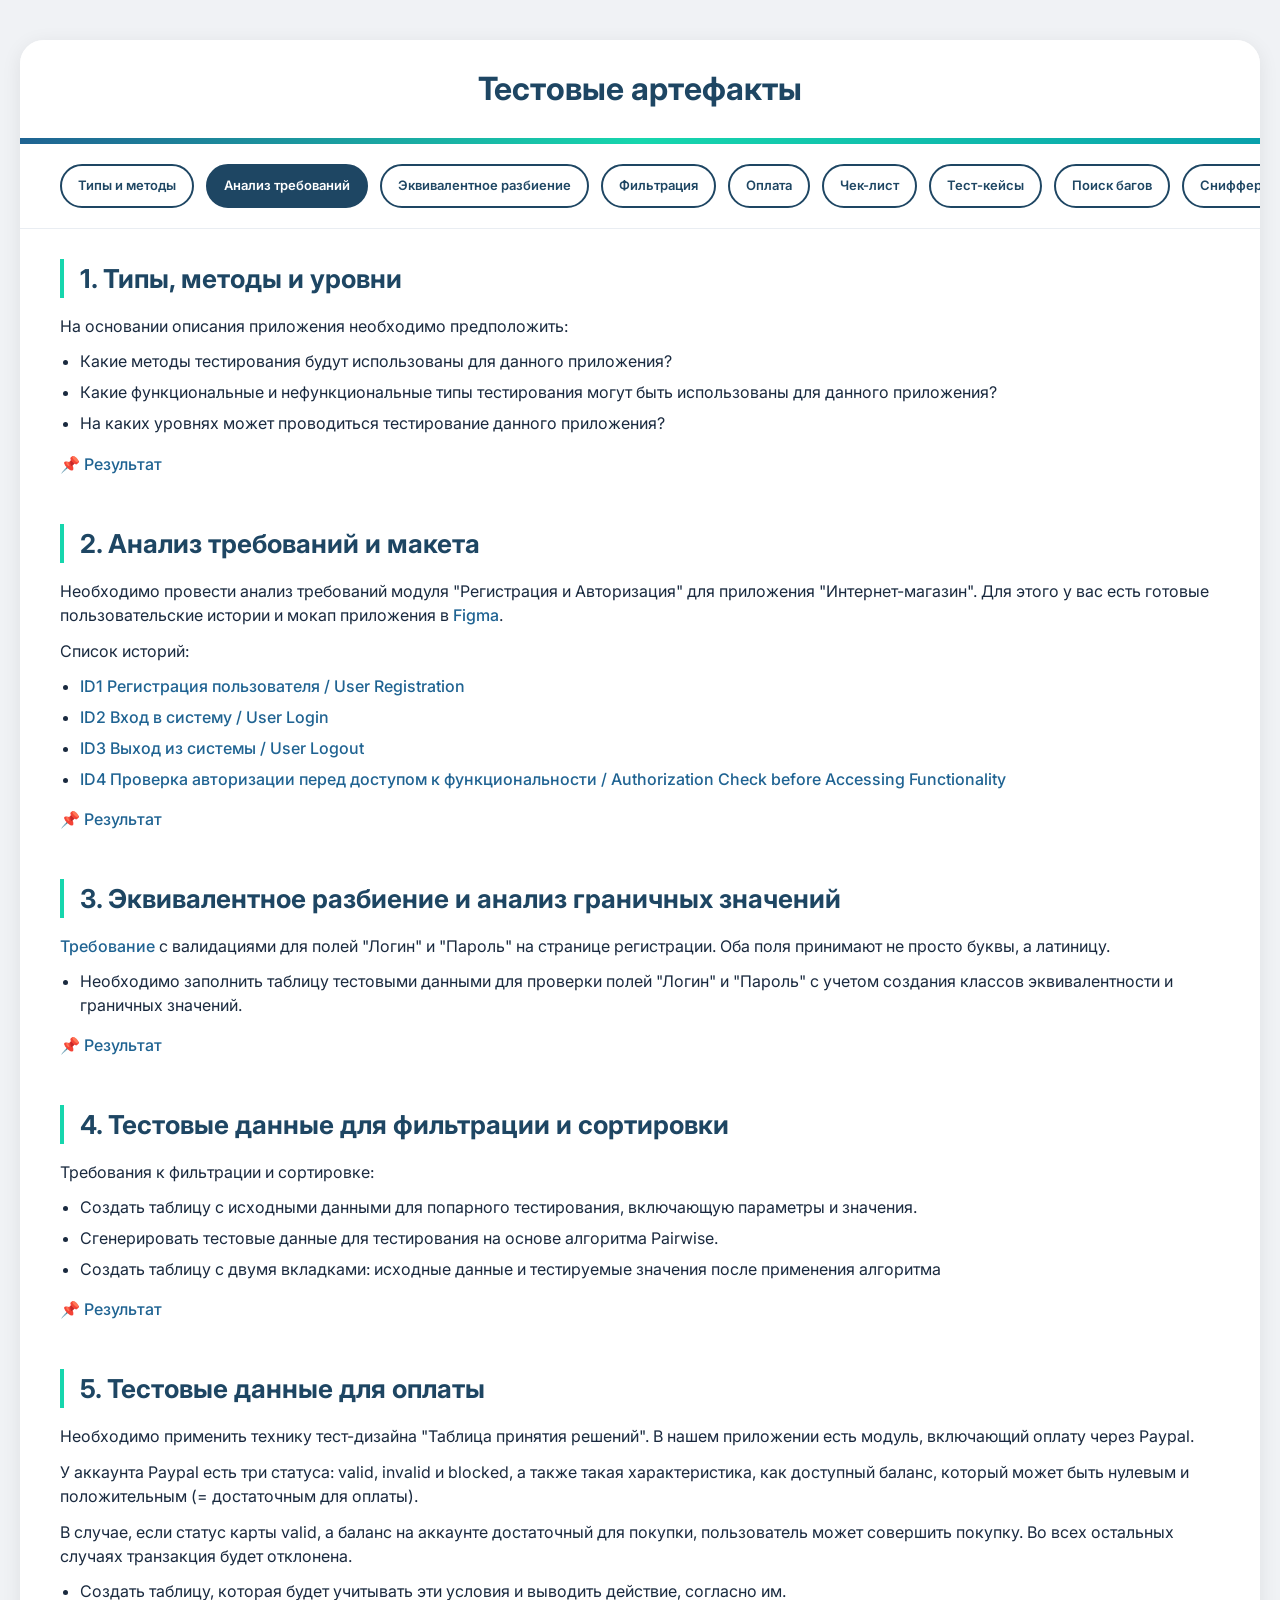
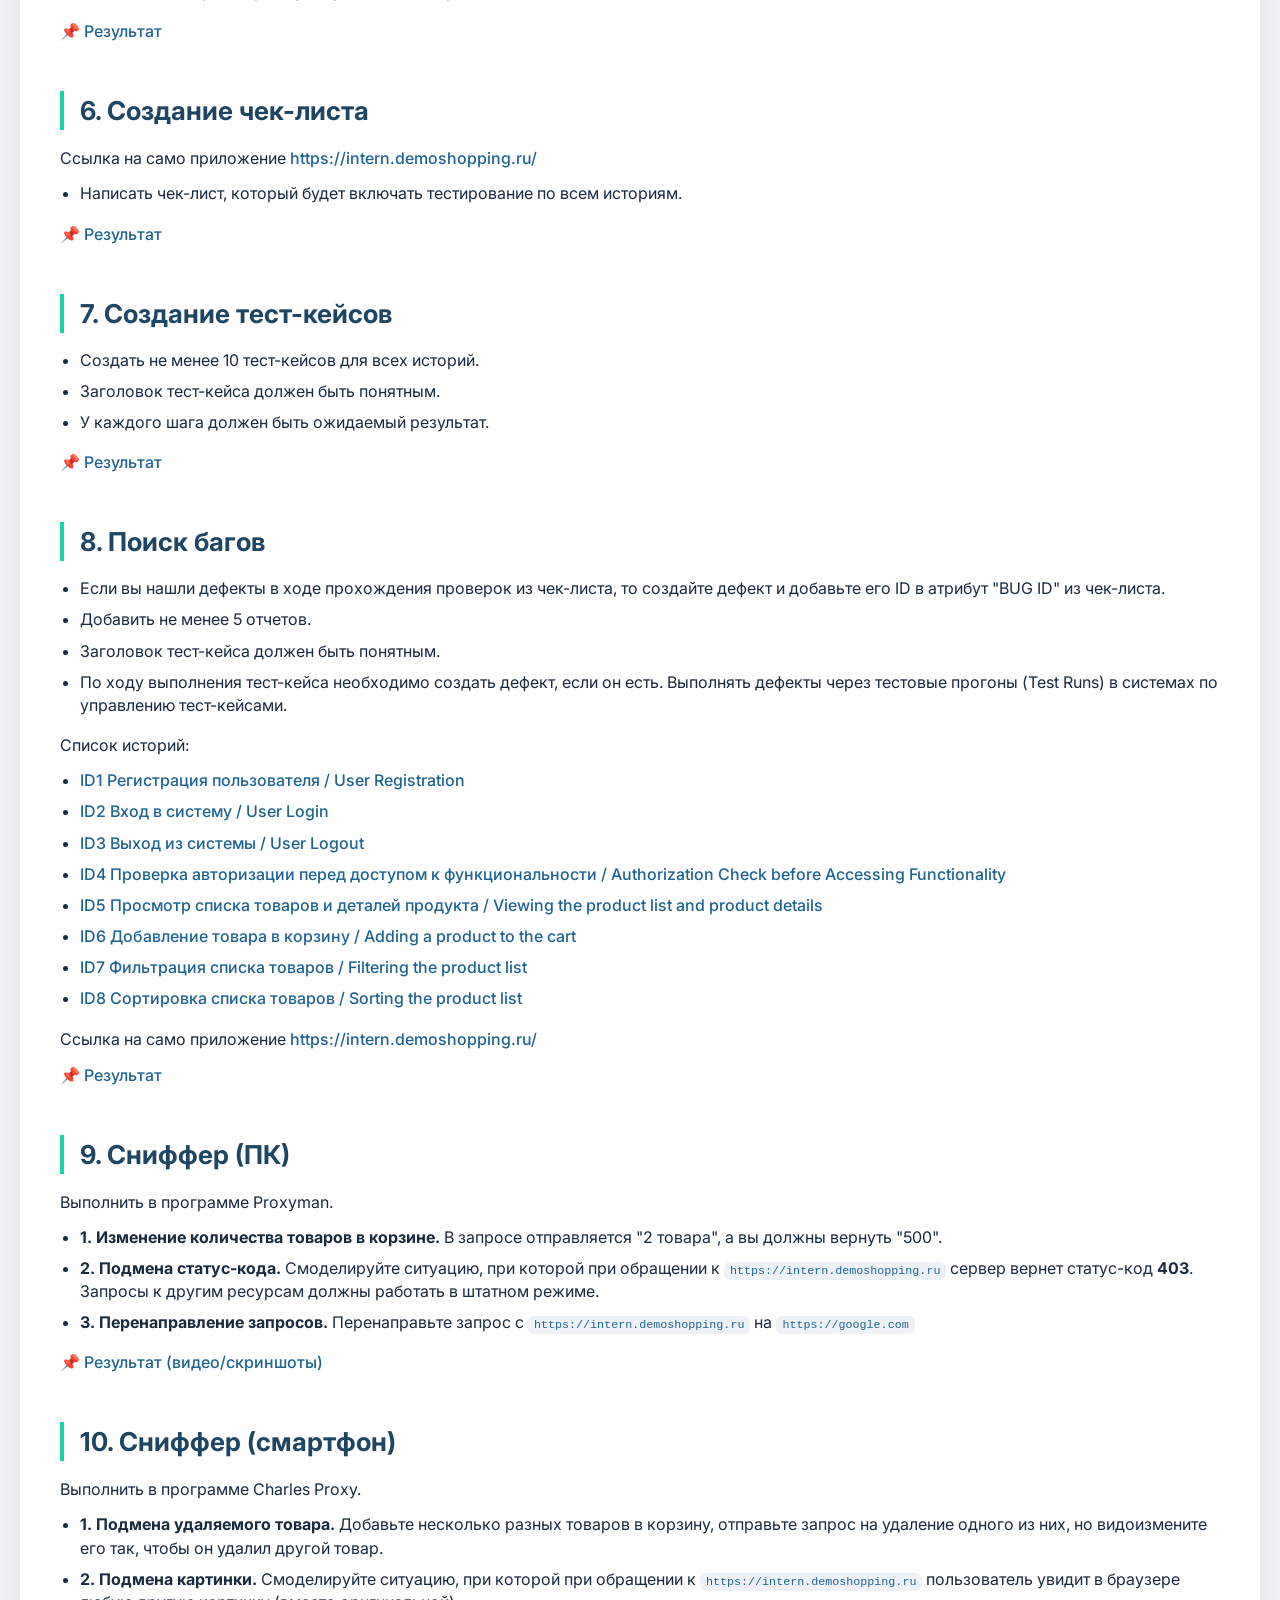
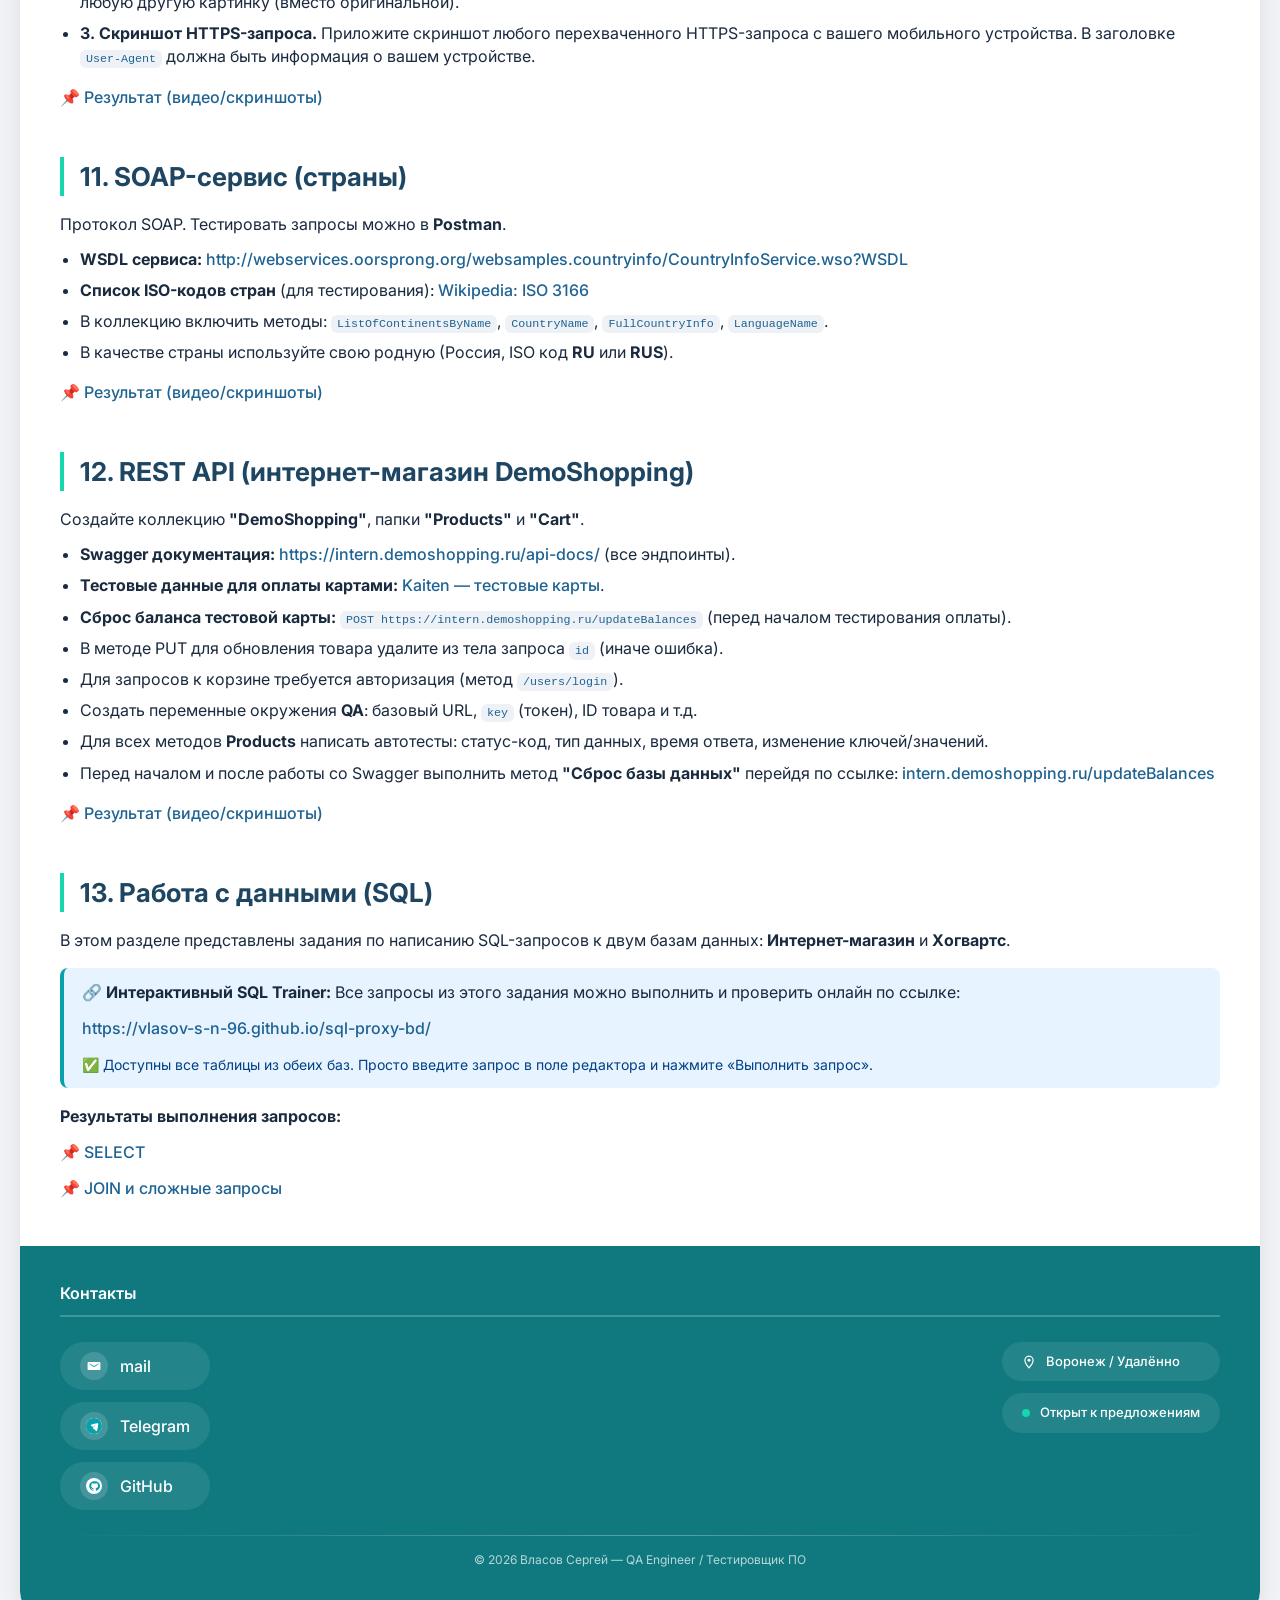
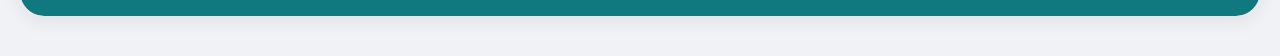
==== commit 37cebde5: "Разрешил конфликты: взята удалённая версия файлов" ====
--- a/index.html
+++ b/index.html
@@ -2,479 +2,322 @@
 <html lang="ru">
 <head>
     <meta charset="UTF-8">
-    <meta name="viewport" content="width=device-width, initial-scale=1.0, viewport-fit=cover">
-    <title>Власов Сергей — Витрина данных для аналитиков | Data Engineering Project</title>
+    <meta name="viewport" content="width=device-width, initial-scale=1.0, user-scalable=yes">
+    <title>Власов Сергей — Тестовые артефакты</title>
     <link rel="stylesheet" href="styles.css">
     <link href="https://fonts.googleapis.com/css2?family=Inter:opsz,wght@14..32,300;400;500;600;700;800&display=swap" rel="stylesheet">
 </head>
-<body class="body_style">
-    <div class="conteiner-size">
-        <!-- ВЕРХНИЙ БЛОК -->
-        <div class="header-container">
-            <div class="photo-block" style="display: none;"></div>
-            <div class="title-block">
-                <h1>Витрина данных для аналитиков</h1>
+<body>
+<div class="conteiner-size">
+    <!-- HEADER -->
+    <div class="header-container">
+        <div class="photo-block" style="display: none;"></div>
+        <div class="title-block">
+            <h1>Тестовые артефакты</h1>
+        </div>
+        <div class="burger-menu">
+            <button class="burger-btn" id="burgerBtn" aria-label="Меню">
+                <span></span><span></span><span></span>
+            </button>
+        </div>
+    </div>
+    <div class="divider"></div>
+
+    <!-- ДЕСКТОПНАЯ НАВИГАЦИЯ -->
+    <nav class="nav-buttons">
+        <a href="#section1" class="nav-btn">Типы и методы</a>
+        <a href="#section2" class="nav-btn">Анализ требований</a>
+        <a href="#section3" class="nav-btn">Эквивалентное разбиение</a>
+        <a href="#section4" class="nav-btn">Фильтрация</a>
+        <a href="#section5" class="nav-btn">Оплата</a>
+        <a href="#section6" class="nav-btn">Чек-лист</a>
+        <a href="#section7" class="nav-btn">Тест-кейсы</a>
+        <a href="#section8" class="nav-btn">Поиск багов</a>
+        <a href="#section9" class="nav-btn">Сниффер (ПК)</a>
+        <a href="#section10" class="nav-btn">Сниффер (Смартфон)</a>
+        <a href="#section11" class="nav-btn">SOAP (страны)</a>
+        <a href="#section12" class="nav-btn">REST API</a>
+        <a href="#section13" class="nav-btn">Работа с данными</a>
+    </nav>
+
+    <!-- МОБИЛЬНОЕ МЕНЮ -->
+    <div class="menu-overlay" id="menuOverlay"></div>
+    <nav class="mobile-nav" id="mobileNav">
+        <a href="#section1" class="nav-btn">Типы и методы</a>
+        <a href="#section2" class="nav-btn">Анализ требований</a>
+        <a href="#section3" class="nav-btn">Эквивалентное разбиение</a>
+        <a href="#section4" class="nav-btn">Фильтрация</a>
+        <a href="#section5" class="nav-btn">Оплата</a>
+        <a href="#section6" class="nav-btn">Чек-лист</a>
+        <a href="#section7" class="nav-btn">Тест-кейсы</a>
+        <a href="#section8" class="nav-btn">Поиск багов</a>
+        <a href="#section9" class="nav-btn">Сниффер (ПК)</a>
+        <a href="#section10" class="nav-btn">Сниффер (Смартфон)</a>
+        <a href="#section11" class="nav-btn">SOAP (страны)</a>
+        <a href="#section12" class="nav-btn">REST API</a>
+        <a href="#section13" class="nav-btn">Работа с данными</a>
+    </nav>
+
+    <main class="content_section">
+        <!-- СЕКЦИЯ 1 -->
+        <section id="section1">
+            <h2 class="subheadings_info">1. Типы, методы и уровни</h2>
+            <p>На основании описания приложения необходимо предположить:</p>
+            <ul class="ul_jackdaw">
+                <li>Какие методы тестирования будут использованы для данного приложения?</li>
+                <li>Какие функциональные и нефункциональные типы тестирования могут быть использованы для данного приложения?</li>
+                <li>На каких уровнях может проводиться тестирование данного приложения?</li>
+            </ul>
+            <p class="text_link"><a href="https://docs.google.com/spreadsheets/d/1bUkOQuHlxxTDv7ZIlbm_shnMmI3a-tGKETuIihLOKME/edit?gid=0#gid=0" target="_blank">📌 Результат</a></p>
+        </section>
+
+        <!-- СЕКЦИЯ 2 -->
+        <section id="section2">
+            <h2 class="subheadings_info">2. Анализ требований и макета</h2>
+            <p>Необходимо провести анализ требований модуля "Регистрация и Авторизация" для приложения "Интернет-магазин". Для этого у вас есть готовые пользовательские истории и мокап приложения в <a href="https://www.figma.com/design/2T99Jt5OHPqkhe4yyoe2IC/demoshopping.ru?node-id=0-1&p=f" target="_blank">Figma</a>.</p>
+            <p>Список историй:</p>
+            <ul class="ul_jackdaw">
+                <li><a href="https://rusau.kaiten.ru/p/d/731b641b-545d-4311-a691-c397a21eb1bd" target="_blank">ID1 Регистрация пользователя / User Registration</a></li>
+                <li><a href="https://rusau.kaiten.ru/p/d/1c04eafd-86f6-4a21-85cd-1fbf8d3be706" target="_blank">ID2 Вход в систему / User Login</a></li>
+                <li><a href="https://rusau.kaiten.ru/p/d/1f464f17-8de7-4f54-992c-11e9fa5fd646" target="_blank">ID3 Выход из системы / User Logout</a></li>
+                <li><a href="https://rusau.kaiten.ru/p/d/d440e1db-3645-48f3-8510-686704dcf09c" target="_blank">ID4 Проверка авторизации перед доступом к функциональности / Authorization Check before Accessing Functionality</a></li>
+            </ul>
+            <p class="text_link"><a href="https://docs.google.com/spreadsheets/d/1VevSJB-PkAZYKlzrPrzCT3R2dL9jv7oHGKQj4bzrSno/edit?usp=drive_web&ouid=102189835010254179875" target="_blank">📌 Результат</a></p>
+        </section>
+
+        <!-- СЕКЦИЯ 3 -->
+        <section id="section3">
+            <h2 class="subheadings_info">3. Эквивалентное разбиение и анализ граничных значений</h2>
+            <p><a href="https://rusau.kaiten.ru/p/d/731b641b-545d-4311-a691-c397a21eb1bd" target="_blank">Требование</a> с валидациями для полей "Логин" и "Пароль" на странице регистрации. Оба поля принимают не просто буквы, а латиницу.</p>
+            <ul class="ul_jackdaw">
+                <li>Необходимо заполнить таблицу тестовыми данными для проверки полей "Логин" и "Пароль" с учетом создания классов эквивалентности и граничных значений.</li>
+            </ul>
+            <p class="text_link"><a href="https://docs.google.com/spreadsheets/d/1Gv9aTr1BxdzXgcnLd-U9PMyYJYdZb1w_PZxS7_c92Kk/edit?usp=drive_web&ouid=102189835010254179875" target="_blank">📌 Результат</a></p>
+        </section>
+
+        <!-- СЕКЦИЯ 4 -->
+        <section id="section4">
+            <h2 class="subheadings_info">4. Тестовые данные для фильтрации и сортировки</h2>
+            <p>Требования к фильтрации и сортировке:</p>
+            <ul class="ul_jackdaw">
+                <li>Создать таблицу с исходными данными для попарного тестирования, включающую параметры и значения.</li>
+                <li>Сгенерировать тестовые данные для тестирования на основе алгоритма Pairwise.</li>
+                <li>Создать таблицу с двумя вкладками: исходные данные и тестируемые значения после применения алгоритма</li>
+            </ul>
+            <p class="text_link"><a href="https://docs.google.com/spreadsheets/d/1SnSToZLC-UF6XqXtcdZH5fWawahECPrROehS-deCQgU/edit?gid=0#gid=0" target="_blank">📌 Результат</a></p>
+        </section>
+
+        <!-- СЕКЦИЯ 5 -->
+        <section id="section5">
+            <h2 class="subheadings_info">5. Тестовые данные для оплаты</h2>
+            <p>Необходимо применить технику тест-дизайна "Таблица принятия решений". В нашем приложении есть модуль, включающий оплату через Paypal.</p>
+            <p>У аккаунта Paypal есть три статуса: valid, invalid и blocked, а также такая характеристика, как доступный баланс, который может быть нулевым и положительным (= достаточным для оплаты).</p>
+            <p>В случае, если статус карты valid, а баланс на аккаунте достаточный для покупки, пользователь может совершить покупку. Во всех остальных случаях транзакция будет отклонена.</p>
+            <ul class="ul_jackdaw">
+                <li>Создать таблицу, которая будет учитывать эти условия и выводить действие, согласно им.</li>
+            </ul>
+            <p class="text_link"><a href="https://docs.google.com/spreadsheets/d/1SnSToZLC-UF6XqXtcdZH5fWawahECPrROehS-deCQgU/edit?gid=1292314697#gid=1292314697" target="_blank">📌 Результат</a></p>
+        </section>
+
+        <!-- СЕКЦИЯ 6 -->
+        <section id="section6">
+            <h2 class="subheadings_info">6. Создание чек-листа</h2>
+            <p>Ссылка на само приложение <a href="https://intern.demoshopping.ru/" target="_blank">https://intern.demoshopping.ru/</a></p>
+            <ul class="ul_jackdaw">
+                <li>Написать чек-лист, который будет включать тестирование по всем историям.</li>
+            </ul>
+            <p class="text_link"><a href="https://docs.google.com/spreadsheets/d/1DzJWDYINvQ6zEzzYD-rrGuDeMP6S5_qLP3PYs7r37dg/edit?gid=0#gid=0" target="_blank">📌 Результат</a></p>
+        </section>
+
+        <!-- СЕКЦИЯ 7 -->
+        <section id="section7">
+            <h2 class="subheadings_info">7. Создание тест-кейсов</h2>
+            <ul class="ul_jackdaw">
+                <li>Создать не менее 10 тест-кейсов для всех историй.</li>
+                <li>Заголовок тест-кейса должен быть понятным.</li>
+                <li>У каждого шага должен быть ожидаемый результат.</li>
+            </ul>
+            <p class="text_link"><a href="https://docs.google.com/spreadsheets/d/18vNGB9SCX3O_g759Qn72StFXo81sTul3EYCo1Qnzfx8/edit?gid=3946733#gid=3946733" target="_blank">📌 Результат</a></p>
+        </section>
+
+        <!-- СЕКЦИЯ 8 -->
+        <section id="section8">
+            <h2 class="subheadings_info">8. Поиск багов</h2>
+            <ul class="ul_jackdaw">
+                <li>Если вы нашли дефекты в ходе прохождения проверок из чек-листа, то создайте дефект и добавьте его ID в атрибут "BUG ID" из чек-листа.</li>
+                <li>Добавить не менее 5 отчетов.</li>
+                <li>Заголовок тест-кейса должен быть понятным.</li>
+                <li>По ходу выполнения тест-кейса необходимо создать дефект, если он есть. Выполнять дефекты через тестовые прогоны (Test Runs) в системах по управлению тест-кейсами.</li>
+            </ul>
+            <p>Список историй:</p>
+            <ul class="ul_jackdaw">
+                <li><a href="https://rusau.kaiten.ru/p/d/731b641b-545d-4311-a691-c397a21eb1bd" target="_blank">ID1 Регистрация пользователя / User Registration</a></li>
+                <li><a href="https://rusau.kaiten.ru/p/d/1c04eafd-86f6-4a21-85cd-1fbf8d3be706" target="_blank">ID2 Вход в систему / User Login</a></li>
+                <li><a href="https://rusau.kaiten.ru/p/d/1f464f17-8de7-4f54-992c-11e9fa5fd646" target="_blank">ID3 Выход из системы / User Logout</a></li>
+                <li><a href="https://rusau.kaiten.ru/p/d/d440e1db-3645-48f3-8510-686704dcf09c" target="_blank">ID4 Проверка авторизации перед доступом к функциональности / Authorization Check before Accessing Functionality</a></li>
+                <li><a href="https://rusau.kaiten.ru/p/d/d49f0805-50b2-4b3e-b41c-524c0630b709" target="_blank">ID5 Просмотр списка товаров и деталей продукта / Viewing the product list and product details</a></li>
+                <li><a href="https://rusau.kaiten.ru/p/d/11290aff-1218-44c5-a195-f724931d6615" target="_blank">ID6 Добавление товара в корзину / Adding a product to the cart</a></li>
+                <li><a href="https://rusau.kaiten.ru/p/d/5b275ec1-e6df-47a4-9648-d422f4a387f3" target="_blank">ID7 Фильтрация списка товаров / Filtering the product list</a></li>
+                <li><a href="https://rusau.kaiten.ru/p/d/705e06d8-971f-4e0a-b8de-7e13befcc7a3" target="_blank">ID8 Сортировка списка товаров / Sorting the product list</a></li>
+            </ul>
+            <p>Ссылка на само приложение <a href="https://intern.demoshopping.ru/" target="_blank">https://intern.demoshopping.ru/</a></p>
+            <p class="text_link"><a href="https://docs.google.com/spreadsheets/d/1XjI1CYNhTq_a9quSeuw4eauC-P3KeUJ2mt0l9FOxoQo/edit?gid=0#gid=0" target="_blank">📌 Результат</a></p>
+        </section>
+
+        <!-- СЕКЦИЯ 9 -->
+        <section id="section9">
+            <h2 class="subheadings_info">9. Сниффер (ПК)</h2>
+            <p>Выполнить в программе Proxyman.</p>
+            <ul class="ul_jackdaw">
+                <li><strong>1. Изменение количества товаров в корзине.</strong> В запросе отправляется "2 товара", а вы должны вернуть "500".</li>
+                <li><strong>2. Подмена статус-кода.</strong> Смоделируйте ситуацию, при которой при обращении к <code>https://intern.demoshopping.ru</code> сервер вернет статус-код <strong>403</strong>. Запросы к другим ресурсам должны работать в штатном режиме.</li>
+                <li><strong>3. Перенаправление запросов.</strong> Перенаправьте запрос с <code>https://intern.demoshopping.ru</code> на <code>https://google.com</code></li>
+            </ul>
+            <p class="text_link"><a href="https://drive.google.com/drive/folders/1v3mLw2noIxLw3IjJc6oAyDu7saQBnITz?dmr=1&ec=wgc-drive-%5Bmodule%5D-goto" target="_blank">📌 Результат (видео/скриншоты)</a></p>
+        </section>
+
+        <!-- СЕКЦИЯ 10 -->
+        <section id="section10">
+            <h2 class="subheadings_info">10. Сниффер (смартфон)</h2>
+            <p>Выполнить в программе Charles Proxy.</p>
+            <ul class="ul_jackdaw">
+                <li><strong>1. Подмена удаляемого товара.</strong> Добавьте несколько разных товаров в корзину, отправьте запрос на удаление одного из них, но видоизмените его так, чтобы он удалил другой товар.</li>
+                <li><strong>2. Подмена картинки.</strong> Смоделируйте ситуацию, при которой при обращении к <code>https://intern.demoshopping.ru</code> пользователь увидит в браузере любую другую картинку (вместо оригинальной).</li>
+                <li><strong>3. Скриншот HTTPS-запроса.</strong> Приложите скриншот любого перехваченного HTTPS-запроса с вашего мобильного устройства. В заголовке <code>User-Agent</code> должна быть информация о вашем устройстве.</li>
+            </ul>
+            <p class="text_link"><a href="https://drive.google.com/drive/folders/1Qa5pBrtNy1UJBBtd4_2GaU8awe03KUYU?dmr=1&ec=wgc-drive-%5Bmodule%5D-goto" target="_blank">📌 Результат (видео/скриншоты)</a></p>
+        </section>
+
+        <!-- СЕКЦИЯ 11: SOAP -->
+        <section id="section11">
+            <h2 class="subheadings_info">11. SOAP-сервис (страны)</h2>
+            <p>Протокол SOAP. Тестировать запросы можно в <strong>Postman</strong>.</p>
+            <ul class="ul_jackdaw">
+                <li><strong>WSDL сервиса:</strong> <a href="http://webservices.oorsprong.org/websamples.countryinfo/CountryInfoService.wso?WSDL" target="_blank">http://webservices.oorsprong.org/websamples.countryinfo/CountryInfoService.wso?WSDL</a></li>
+                <li><strong>Список ISO-кодов стран</strong> (для тестирования): <a href="https://en.wikipedia.org/wiki/List_of_ISO_3166_country_codes" target="_blank">Wikipedia: ISO 3166</a></li>
+                <li>В коллекцию включить методы: <code>ListOfContinentsByName</code>, <code>CountryName</code>, <code>FullCountryInfo</code>, <code>LanguageName</code>.</li>
+                <li>В качестве страны используйте свою родную (Россия, ISO код <strong>RU</strong> или <strong>RUS</strong>).</li>
+            </ul>
+            <p class="text_link"><a href="https://drive.google.com/drive/folders/18YdwJ5ZjCCAJ9iepz2Sih6UudHhB6cTS?dmr=1&ec=wgc-drive-%5Bmodule%5D-goto" target="_blank">📌 Результат (видео/скриншоты)</a></p>
+        </section>
+
+        <!-- СЕКЦИЯ 12: REST -->
+        <section id="section12">
+            <h2 class="subheadings_info">12. REST API (интернет-магазин DemoShopping)</h2>
+            <p>Создайте коллекцию <strong>"DemoShopping"</strong>, папки <strong>"Products"</strong> и <strong>"Cart"</strong>.</p>
+            <ul class="ul_jackdaw">
+                <li><strong>Swagger документация:</strong> <a href="https://intern.demoshopping.ru/api-docs/" target="_blank">https://intern.demoshopping.ru/api-docs/</a> (все эндпоинты).</li>
+                <li><strong>Тестовые данные для оплаты картами:</strong> <a href="https://rusau.kaiten.ru/p/d/94048e01-aa82-430b-b7cc-e90bd89bd708" target="_blank">Kaiten — тестовые карты</a>.</li>
+                <li><strong>Сброс баланса тестовой карты:</strong> <code>POST https://intern.demoshopping.ru/updateBalances</code> (перед началом тестирования оплаты).</li>
+                <li>В методе PUT для обновления товара удалите из тела запроса <code>id</code> (иначе ошибка).</li>
+                <li>Для запросов к корзине требуется авторизация (метод <code>/users/login</code>).</li>
+                <li>Создать переменные окружения <strong>QA</strong>: базовый URL, <code>key</code> (токен), ID товара и т.д.</li>
+                <li>Для всех методов <strong>Products</strong> написать автотесты: статус-код, тип данных, время ответа, изменение ключей/значений.</li>
+                <li>Перед началом и после работы со Swagger выполнить метод <strong>"Сброс базы данных"</strong> перейдя по ссылке: <a href="https://intern.demoshopping.ru/updateBalances" target="_blank">intern.demoshopping.ru/updateBalances</a></li>
+            </ul>
+            <p class="text_link"><a href="https://drive.google.com/drive/folders/1MLqPCP52VRZg5XgnKMuf-I5pYqjZsvO_?dmr=1&ec=wgc-drive-%5Bmodule%5D-goto" target="_blank">📌 Результат (видео/скриншоты)</a></p>
+        </section>
+
+        <!-- ===== СЕКЦИЯ 13 ===== -->
+        <section id="section13">
+            <h2 class="subheadings_info">13. Работа с данными (SQL)</h2>
+            <p>В этом разделе представлены задания по написанию SQL-запросов к двум базам данных: <strong>Интернет-магазин</strong> и <strong>Хогвартс</strong>.</p>
+
+            <!-- Блок с ссылкой на SQL Trainer -->
+            <div style="background: #e7f3ff; padding: 12px 18px; border-radius: 8px; margin: 16px 0; border-left: 4px solid #09a0ab;">
+                <strong>🔗 Интерактивный SQL Trainer:</strong> Все запросы из этого задания можно выполнить и проверить онлайн по ссылке:
+                <br>
+                <p class="text_link">
+                    <a href="https://vlasov-s-n-96.github.io/sql-proxy-bd/" target="_blank">
+                        https://vlasov-s-n-96.github.io/sql-proxy-bd/
+                    </a>
+                </p>
+                <span style="font-size: 14px; color: #004085;">
+                    ✅ Доступны все таблицы из обеих баз. Просто введите запрос в поле редактора и нажмите «Выполнить запрос».
+                </span>
             </div>
-            <div class="burger-menu">
-                <button class="burger-btn" id="burgerBtn" aria-label="Меню">
-                    <span></span>
-                    <span></span>
-                    <span></span>
-                </button>
+
+            <!-- Таблицы с выполненными заданиями -->
+            <div style="margin: 16px 0;">
+                <p><strong>Результаты выполнения запросов:</strong></p>
+                <ul style="list-style: none; padding-left: 0;">
+                    <li style="margin: 8px 0;">
+                        <p class="text_link">
+                            <a href="https://docs.google.com/spreadsheets/d/1KorCLAnqiS34vcKaP2fRdX2hqW_-59Z4ZWkgpDnENEo/edit?gid=1267955474#gid=1267955474" target="_blank">
+                                📌 SELECT
+                            </a>
+                        </p>
+                    </li>
+                    <li style="margin: 8px 0;">
+                        <p class="text_link">
+                            <a href="https://docs.google.com/spreadsheets/d/1EqSymxB_kqh1qiKl61hSAy7_fvQ7hThRqHidOm8piQA/edit?gid=0#gid=0" target="_blank">
+                                📌 JOIN и сложные запросы
+                            </a>
+                        </p>
+                    </li>
+                </ul>
+            </div>
+        </section>
+
+    </main>
+
+    <!-- ФУТЕР -->
+    <footer class="footer">
+        <div class="footer-container">
+            <div class="footer-title">Контакты</div>
+            <div class="footer-row">
+                <div class="footer-contacts">
+                    <a href="mailto:nikolaevch96@yandex.ru" class="footer-contact-link">
+                        <div class="contact-icon">
+                            <svg width="18" height="18" viewBox="0 0 40 40" fill="none">
+                                <rect x="4" y="10" width="32" height="20" rx="2" fill="white"/>
+                                <path d="M8 14L20 22L32 14" stroke="#09a0ab" stroke-width="1.5"/>
+                                <line x1="12" y1="17" x2="20" y2="21" stroke="#09a0ab" stroke-width="1.5"/>
+                                <line x1="28" y1="17" x2="20" y2="21" stroke="#09a0ab" stroke-width="1.5"/>
+                            </svg>
+                        </div>
+                        <span>mail</span>
+                    </a>
+                    <a href="https://t.me/Vlasov_S_Nid96271" target="_blank" class="footer-contact-link">
+                        <div class="contact-icon">
+                            <svg width="18" height="18" viewBox="0 0 40 40" fill="none">
+                                <circle cx="20" cy="20" r="20" fill="white"/>
+                                <path fill-rule="evenodd" clip-rule="evenodd" d="M20 0C8.9543 0 0 8.9543 0 20C0 31.0457 8.9543 40 20 40C31.0457 40 40 31.0457 40 20C40 8.9543 31.0457 0 20 0ZM29.1027 13.1159C29.698 12.9413 30.3734 13.2618 30.4486 13.8695C30.5494 14.673 30.5399 15.7849 30.4199 16.9647C29.9592 21.1896 28.4903 28.7162 27.7739 31.6816C27.5078 32.8103 27.0048 33.1053 26.2089 32.659C25.2085 32.1004 24.2351 31.4272 23.2972 30.7507C22.3005 30.032 23.6662 30.6234 22.6356 29.8855C21.3361 28.9482 18.4606 26.8194 17.3062 25.6971C16.4912 24.9024 17.6314 24.2954 18.7371 23.2418C19.4903 22.518 22.515 19.7202 24.8274 17.3336C25.6113 16.5228 24.7864 17.158 23.8235 17.9603C22.2447 19.2427 19.6517 21.0568 18.5779 21.8393C17.7043 22.4729 17.0464 22.4718 16.385 21.9268C15.1905 20.9585 13.8561 20.0988 12.7392 19.3968C11.6009 18.6818 11.7538 17.6593 13.1012 17.0194C16.1588 15.5731 21.3414 13.6294 29.1027 13.1159Z" fill="#09a0ab"/>
+                            </svg>
+                        </div>
+                        <span>Telegram</span>
+                    </a>
+                    <a href="https://github.com/Vlasov-S-N-96" target="_blank" class="footer-contact-link">
+                        <div class="contact-icon">
+                            <svg width="18" height="18" viewBox="0 0 40 40" fill="none">
+                                <circle cx="20" cy="20" r="20" fill="white"/>
+                                <path d="M20 8C13.37 8 8 13.37 8 20C8 25.63 11.93 30.45 17.29 31.96C18.09 32.11 18.36 31.59 18.36 31.14C18.36 30.74 18.35 29.87 18.34 28.96C15.03 29.66 14.25 27.56 14.25 27.56C13.64 26.01 12.76 25.64 12.76 25.64C11.53 24.92 12.83 24.93 12.83 24.93C14.17 25.01 14.86 26.3 14.86 26.3C16.01 28.32 17.88 27.8 18.42 27.36C18.57 26.49 18.94 25.9 19.35 25.56C16.28 25.21 13.05 24.1 13.05 19.45C13.05 18.12 13.56 17.02 14.4 16.17C14.25 15.81 13.79 14.57 14.51 12.93C14.51 12.93 15.59 12.55 18.34 14.08C19.37 13.77 20.47 13.61 21.58 13.61C22.69 13.61 23.79 13.77 24.82 14.08C27.57 12.55 28.65 12.93 28.65 12.93C29.37 14.57 28.91 15.81 28.76 16.17C29.6 17.02 30.11 18.12 30.11 19.45C30.11 24.11 26.87 25.2 23.79 25.55C24.3 25.99 24.76 26.85 24.76 28.18C24.76 30.07 24.74 31.59 24.74 31.14C24.74 31.6 25.01 32.12 25.83 31.96C31.17 30.44 35.08 25.63 35.08 20C35.08 13.37 29.71 8 23.08 8H20Z" fill="#09a0ab"/>
+                            </svg>
+                        </div>
+                        <span>GitHub</span>
+                    </a>
+                </div>
+                <div class="footer-right">
+                    <div class="footer-location">
+                        <svg width="14" height="14" viewBox="0 0 24 24" fill="none" stroke="white" stroke-width="2">
+                            <path d="M12 2C8.13 2 5 5.13 5 9c0 5.25 7 13 7 13s7-7.75 7-13c0-3.87-3.13-7-7-7z"/>
+                            <circle cx="12" cy="9" r="2.5" fill="white" stroke="none"/>
+                        </svg>
+                        <span>Воронеж / Удалённо</span>
+                    </div>
+                    <div class="footer-status">
+                        <span class="status-dot"></span>
+                        <span>Открыт к предложениям</span>
+                    </div>
+                </div>
+            </div>
+            <div class="footer-divider"></div>
+            <div class="footer-copyright">
+                <p>© 2026 Власов Сергей — QA Engineer / Тестировщик ПО</p>
             </div>
         </div>
-
-        <div class="divider"></div>
-
-        <!-- ДЕСКТОПНЫЕ КНОПКИ -->
-        <nav class="nav-buttons">
-            <a href="#goal" class="nav-btn">Цель</a>
-            <a href="#stages" class="nav-btn">Этапы</a>
-            <a href="#tech" class="nav-btn">Технологии</a>
-            <a href="#docs" class="nav-btn">Документы</a>
-            <a href="#fields" class="nav-btn">Поля данных</a>
-            <a href="#spark-job" class="nav-btn">Spark Job</a>
-            <a href="#airflow" class="nav-btn">Airflow DAG</a>
-            <a href="#sql" class="nav-btn">SQL скрипты</a>
-            <a href="#results" class="nav-btn">Результат</a>
-        </nav>
-
-        <!-- МОБИЛЬНОЕ МЕНЮ -->
-        <div class="menu-overlay" id="menuOverlay"></div>
-        <nav class="mobile-nav" id="mobileNav">
-            <a href="#goal" class="nav-btn">Цель</a>
-            <a href="#stages" class="nav-btn">Этапы</a>
-            <a href="#tech" class="nav-btn">Технологии</a>
-            <a href="#docs" class="nav-btn">Документы</a>
-            <a href="#fields" class="nav-btn">Поля данных</a>
-            <a href="#spark-job" class="nav-btn">Spark Job</a>
-            <a href="#airflow" class="nav-btn">Airflow DAG</a>
-            <a href="#sql" class="nav-btn">SQL скрипты</a>
-            <a href="#results" class="nav-btn">Результат</a>
-        </nav>
-
-        <!-- ОСНОВНОЙ КОНТЕНТ -->
-        <main class="content_section">
-            <section id="goal">
-                <h2 class="subheadings_info">Цель проекта</h2>
-                <p>Предоставить аналитикам агрегированные метрики по карточкам товаров, популярным категориям и прочим параметрам на маркетплейсе. Демонстрация совместной работы <strong>DWH (Greenplum)</strong>, <strong>Data Lake (Spark)</strong> и <strong>Data Orchestrator (Airflow)</strong>.</p>
-                <div class="info-card">
-                    <span class="info-icon"></span>
-                    <span class="info-text"><strong>Конечная цель витрины:</strong> создание инструментов для упрощения аналитики данных по товарам.</span>
-                </div>
-            </section>
-
-            <section id="stages">
-                <h2 class="subheadings_info">Этапы работы</h2>
-                
-                <div class="stage-group">
-                    <div class="stage-header">
-                        <h3>Data Lake (Spark)</h3>
-                        <button class="toggle-btn">▼</button>
-                    </div>
-                    <div class="stage-content">
-                        <div class="docs-grid">
-                            <div class="doc-item"><span class="doc-text">Чтение исходных данных в формате Parquet из S3 бакета <code>startde-raw</code> (VK.Cloud).</span></div>
-                            <div class="doc-item"><span class="doc-text">Выполнение преобразований и агрегаций данных с использованием PySpark.</span></div>
-                            <div class="doc-item"><span class="doc-text">Сохранение агрегированных данных в промежуточный Parquet формат для последующей загрузки в DWH.</span></div>
-                        </div>
-                    </div>
-                </div>
-
-                <div class="stage-group">
-                    <div class="stage-header">
-                        <h3>Data Orchestration (Airflow)</h3>
-                        <button class="toggle-btn">▼</button>
-                    </div>
-                    <div class="stage-content">
-                        <div class="docs-grid">
-                            <div class="doc-item"><span class="doc-text">Определение DAG (Directed Acyclic Graph) в Airflow для оркестрации задач.</span></div>
-                            <div class="doc-item"><span class="doc-text">Запуск Spark-приложения для обработки данных.</span></div>
-                            <div class="doc-item"><span class="doc-text">Выполнение SQL-запросов для создания витрины данных в Greenplum.</span></div>
-                        </div>
-                    </div>
-                </div>
-
-                <div class="stage-group">
-                    <div class="stage-header">
-                        <h3>Data Warehouse (Greenplum)</h3>
-                        <button class="toggle-btn">▼</button>
-                    </div>
-                    <div class="stage-content">
-                        <div class="docs-grid">
-                            <div class="doc-item"><span class="doc-text">Создание таблиц витрины данных в Greenplum.</span></div>
-                            <div class="doc-item"><span class="doc-text">Загрузка агрегированных данных из промежуточного Parquet формата.</span></div>
-                            <div class="doc-item"><span class="doc-text">Предоставление аналитикам доступа к витрине данных для выполнения запросов и построения отчетов.</span></div>
-                        </div>
-                    </div>
-                </div>
-
-                <div class="stage-group">
-                    <div class="stage-header">
-                        <h3>Настройка окружения</h3>
-                        <button class="toggle-btn">▼</button>
-                    </div>
-                    <div class="stage-content">
-                        <div class="tech-grid">
-                            <div class="tech-badge">Apache Airflow</div>
-                            <div class="tech-badge">Apache Spark</div>
-                            <div class="tech-badge">Greenplum</div>
-                            <div class="tech-badge">Python + PySpark</div>
-                            <div class="tech-badge">S3 (VK.Cloud)</div>
-                        </div>
-                    </div>
-                </div>
-            </section>
-
-            <section id="tech">
-                <h2 class="subheadings_info">Технологии</h2>
-                <div class="tech-grid">
-                    <div class="tech-badge">Python</div>
-                    <div class="tech-badge">PySpark</div>
-                    <div class="tech-badge">SQL</div>
-                    <div class="tech-badge">Apache Spark</div>
-                    <div class="tech-badge">Apache Airflow</div>
-                    <div class="tech-badge">Greenplum</div>
-                    <div class="tech-badge">AWS S3</div>
-                    <div class="tech-badge">Git/GitHub</div>
-                </div>
-            </section>
-
-            <section id="docs">
-                <h2 class="subheadings_info">Файлы проекта (GitHub)</h2>
-                <div class="docs-grid">
-                    <a href="https://github.com/Vlasov-S-N-96/project/tree/main/startde-project" target="_blank" class="doc-item">
-                        <span class="doc-icon">📁</span>
-                        <span class="doc-text"><strong>startde-project</strong> – корневая папка проекта</span>
-                    </a>
-                    <a href="https://github.com/Vlasov-S-N-96/project/blob/main/startde-project/de-project/sergej-vlasov-tnb4478/items-spark-job.py" target="_blank" class="doc-item">
-                        <span class="doc-icon">📄</span>
-                        <span class="doc-text"><strong>items-spark-job.py</strong> – основной Spark job</span>
-                    </a>
-                    <a href="https://github.com/Vlasov-S-N-96/project/blob/main/de-project/sergej-vlasov-tnb4478/items_spark_submit.yaml" target="_blank" class="doc-item">
-                        <span class="doc-icon">📄</span>
-                        <span class="doc-text"><strong>items_spark_submit.yaml</strong> – конфигурация Spark</span>
-                    </a>
-                    <a href="https://github.com/Vlasov-S-N-96/project/blob/main/de-project/sergej-vlasov-tnb4478/startde-project-sergej-vlasov-tnb4478-dag.py" target="_blank" class="doc-item">
-                        <span class="doc-icon">📄</span>
-                        <span class="doc-text"><strong>startde-project-sergej-vlasov-tnb4478-dag.py</strong> – DAG файл</span>
-                    </a>
-                </div>
-            </section>
-
-            <br></br>
-            
-            <section id="fields">
-                <h2 class="subheadings_info">Описание полей исходных данных</h2>
-                <div class="table-wrapper">
-                    <table class="data-table">
-                        <thead>
-                            <tr>
-                                <th>Поле</th>
-                                <th>Тип</th>
-                                <th>Описание</th>
-                            </tr>
-                        </thead>
-                        <tbody>
-                            <tr><td><code>sku_id</code></td><td><code>bigint</code></td><td>Уникальный идентификатор товара (SKU)</td></tr>
-                            <tr><td><code>title</code></td><td><code>string</code></td><td>Название товара</td></tr>
-                            <tr><td><code>category</code></td><td><code>string</code></td><td>Категория товара</td></tr>
-                            <tr><td><code>brand</code></td><td><code>string</code></td><td>Бренд</td></tr>
-                            <tr><td><code>seller</code></td><td><code>string</code></td><td>Продавец</td></tr>
-                            <tr><td><code>availability_items_count</code></td><td><code>bigint</code></td><td>Количество в наличии</td></tr>
-                            <tr><td><code>ordered_items_count</code></td><td><code>bigint</code></td><td>Заказано единиц</td></tr>
-                            <tr><td><code>item_price</code></td><td><code>bigint</code></td><td>Текущая цена</td></tr>
-                            <tr><td><code>goods_sold_count</code></td><td><code>bigint</code></td><td>Продано успешно</td></tr>
-                            <tr><td><code>item_rate</code></td><td><code>double</code></td><td>Рейтинг товара</td></tr>
-                            <tr><td><code>days_on_sell</code></td><td><code>bigint</code></td><td>Дней на платформе</td></tr>
-                        </tbody>
-                    </table>
-                </div>
-            </section>
-
-            <section id="spark-job">
-                <h2 class="subheadings_info">Разработка Spark Job</h2>
-                <p>Вычисление метрик: <span class="highlight-metric">returned_items_count</span>, <span class="highlight-metric">potential_revenue</span>, <span class="highlight-metric">total_revenue</span>, <span class="highlight-metric">avg_daily_sales</span>, <span class="highlight-metric">days_to_sold</span>, <span class="highlight-metric">item_rate_percent</span>.</p>
-                
-                <div class="code-block">
-                    <pre><code> <span class="highlight-metric">Фрагмент PySpark: агрегации и оконные функции</span>
-item_df = spark.read.parquet("s3a://startde-raw/raw_items")
-
-item_df = item_df.withColumn("returned_items_count",
-    F.round((F.col("ordered_items_count") * (1 - (F.col("avg_percent_to_sold") / 100))), 0).cast("int")) \
-    .withColumn("potential_revenue", ((F.col("availability_items_count") + F.col("ordered_items_count")) * F.col("item_price")).cast("bigint")) \
-    .withColumn("total_revenue", ((F.col("ordered_items_count") - F.col("returned_items_count") + F.col("goods_sold_count")) * F.col("item_price")).cast("bigint")) \
-    .withColumn("avg_daily_sales", F.when(F.col("days_on_sell") > 0, F.col("goods_sold_count") / F.col("days_on_sell")).otherwise(0)) \
-    .withColumn("days_to_sold", F.when(F.col("avg_daily_sales") > 0, F.col("availability_items_count") / F.col("avg_daily_sales")).otherwise(None))
-
-<span class="highlight-metric">percent_rank по рейтингу</span>
-from pyspark.sql import Window
-w = Window.orderBy("item_rate")
-item_df = item_df.withColumn("item_rate_percent", F.percent_rank().over(w))
-
-item_df.write.mode("overwrite").parquet(TARGET_PATH)</code></pre>
-                </div>
-
-                <div class="slider-container">
-                    <button class="slider-btn prev" id="prevSparkBtn">❮</button>
-                    <div class="slider-track" id="sparkSlider">
-                        <div class="slider-slide"><img src="https://raw.githubusercontent.com/Vlasov-S-N-96/project/main/py_spark_seller_items/py_spark_raw_items_1.jpg" alt="Скриншот 1"></div>
-                        <div class="slider-slide"><img src="https://raw.githubusercontent.com/Vlasov-S-N-96/project/main/py_spark_seller_items/py_spark_raw_items_2.jpg" alt="Скриншот 2"></div>
-                        <div class="slider-slide"><img src="https://raw.githubusercontent.com/Vlasov-S-N-96/project/main/py_spark_seller_items/py_spark_raw_items_3.jpg" alt="Скриншот 3"></div>
-                        <div class="slider-slide"><img src="https://raw.githubusercontent.com/Vlasov-S-N-96/project/main/py_spark_seller_items/py_spark_raw_items_4.jpg" alt="Скриншот 4"></div>
-                        <div class="slider-slide"><img src="https://raw.githubusercontent.com/Vlasov-S-N-96/project/main/py_spark_seller_items/py_spark_raw_items_5.jpg" alt="Скриншот 5"></div>
-                        <div class="slider-slide"><img src="https://raw.githubusercontent.com/Vlasov-S-N-96/project/main/py_spark_seller_items/py_spark_raw_items_6.jpg" alt="Скриншот 6"></div>
-                    </div>
-                    <button class="slider-btn next" id="nextSparkBtn">❯</button>
-                </div>
-                <div class="slider-dots" id="sparkDots"></div>
-
-                <details class="details-block">
-                    <summary>Конфигурация SparkKubernetesOperator (YAML)</summary>
-                    <pre><code>apiVersion: sparkoperator.k8s.io/v1beta2
-kind: SparkApplication
-metadata:
-  name: spark-job-sergej-vlasov-tnb4478-items
-spec:
-  type: Python
-  pythonVersion: "3"
-  mode: cluster
-  image: itayb/spark:3.1.1-hadoop-3.2.0-aws
-  mainApplicationFile: "local:///de-project/dags/sergej-vlasov-tnb4478/items-spark-job.py"
-  driver:
-    cores: 1
-    memory: "1024m"
-  executor:
-    instances: 1
-    memory: "2048m"</code></pre>
-                </details>
-            </section>
-
-            <section id="airflow">
-                <h2 class="subheadings_info">Разработка Airflow DAG</h2>
-                <div class="code-block">
-                    <pre><code>from airflow import DAG
-from airflow.providers.cncf.kubernetes.operators.spark_kubernetes import SparkKubernetesOperator
-from airflow.providers.common.sql.operators.sql import SQLExecuteQueryOperator
-from airflow.providers.cncf.kubernetes.sensors.spark_kubernetes import SparkKubernetesSensor
-
-with DAG(dag_id="startde-project-sergej-vlasov-tnb4478-dag",
-         schedule_interval=None, start_date=pendulum.datetime(2025,3,3)) as dag:
-    
-    submit_task = SparkKubernetesOperator(task_id="job_submit", application_file='items_spark_submit.yaml')
-    sensor_task = SparkKubernetesSensor(task_id="job_sensor", application_name="{{ task_instance.xcom_pull(task_ids='job_submit')['metadata']['name'] }}")
-    build_datamart = SQLExecuteQueryOperator(task_id="items_datamart", conn_id="greenplume_karpov", sql=items_datamart_query)
-    
-    submit_task >> sensor_task >> build_datamart</code></pre>
-                </div>
-
-                <div class="single-screenshot">
-                    <img src="https://raw.githubusercontent.com/Vlasov-S-N-96/project/main/Airflow/Final_project.jpg" alt="DAG run in Airflow">
-                </div>
-            </section>
-
-            <section id="sql">
-                <h2 class="subheadings_info">SQL-скрипты для витрины в Greenplum</h2>
-                <h3 class="subsection_title">Внешняя таблица seller_items (PXF)</h3>
-                <div class="code-block">
-                    <pre><code>CREATE EXTERNAL TABLE "sergej-vlasov-tnb4478".seller_items (
-    sku_id BIGINT, title TEXT, category TEXT, brand TEXT, seller TEXT,
-    group_type TEXT, country TEXT, availability_items_count BIGINT,
-    ordered_items_count BIGINT, warehouses_count BIGINT, item_price BIGINT,
-    goods_sold_count BIGINT, item_rate FLOAT8, days_on_sell BIGINT,
-    avg_percent_to_sold BIGINT, returned_items_count INTEGER,
-    potential_revenue BIGINT, total_revenue BIGINT, avg_daily_sales FLOAT8,
-    days_to_sold FLOAT8, item_rate_percent FLOAT8
-) LOCATION ('pxf://startde-project/sergej-vlasov-tnb4478/seller_items?PROFILE=s3:parquet&SERVER=default')
-ON ALL FORMAT 'CUSTOM' (FORMATTER='pxfwritable_import');</code></pre>
-                </div>
-
-                <div class="slider-container">
-                    <button class="slider-btn prev" id="prevSqlBtn">❮</button>
-                    <div class="slider-track" id="sqlSlider">
-                        <div class="slider-slide"><img src="https://raw.githubusercontent.com/Vlasov-S-N-96/project/main/Greenplum%20PXF/seller_items_1.jpg" alt="seller_items_1"></div>
-                        <div class="slider-slide"><img src="https://raw.githubusercontent.com/Vlasov-S-N-96/project/main/Greenplum%20PXF/seller_items_2.jpg" alt="seller_items_2"></div>
-                        <div class="slider-slide"><img src="https://raw.githubusercontent.com/Vlasov-S-N-96/project/main/Greenplum%20PXF/create_unreliable_sellers_report_view.jpg" alt="unreliable view"></div>
-                        <div class="slider-slide"><img src="https://raw.githubusercontent.com/Vlasov-S-N-96/project/main/Greenplum%20PXF/create_brands_report_view.jpg" alt="brands view"></div>
-                    </div>
-                    <button class="slider-btn next" id="nextSqlBtn">❯</button>
-                </div>
-                <div class="slider-dots" id="sqlDots"></div>
-
-                <details class="details-block">
-                    <summary>Показать SQL код представлений</summary>
-                    <pre><code> <span class="highlight-metric">VIEW: unreliable_sellers_view</span>
-CREATE VIEW "sergej-vlasov-tnb4478".unreliable_sellers_view AS
-SELECT total.seller, total.availability_items_count AS total_overload_items_count,
-       total.availability_items_count > total.ordered_items_count AS is_unreliable
-FROM ( SELECT s.seller, SUM(s.availability_items_count) AS availability_items_count,
-              SUM(s.ordered_items_count) AS ordered_items_count
-       FROM "sergej-vlasov-tnb4478".seller_items s WHERE s.days_on_sell > 100
-       GROUP BY s.seller ) AS total;
-
-<span class="highlight-metric">VIEW: item_brands_view</span>
-CREATE VIEW "sergej-vlasov-tnb4478".item_brands_view AS
-SELECT brand, group_type, country,
-       sum(potential_revenue) as potential_revenue,
-       SUM(total_revenue) as total_revenue,
-       count(sku_id) as items_count
-FROM "sergej-vlasov-tnb4478".seller_items
-GROUP BY brand, group_type, country;</code></pre>
-                </details>
-            </section>
-
-            <section id="results">
-                <h2 class="subheadings_info">Результат</h2>
-                <p>В результате выполнения проекта создана витрина данных в <strong>Greenplum</strong>, содержащая агрегированные метрики по товарам, брендам, категориям. Аналитики могут использовать витрину для построения дашбордов и принятия решений на основе данных о продажах, возвратах, потенциале выручки и надежности продавцов.</p>
-                <hr class="result-divider">
-                <div class="info-card">
-                    <span class="info-icon"></span>
-                    <span class="info-text">
-                        <strong>Техническая документация:</strong> 
-                        <a href="https://airflow.apache.org/docs/apache-airflow-providers-cncf-kubernetes/stable/operators.html#airflow-providers-cncf-kubernetes-operators-sparkkubernetes" target="_blank">SparkKubernetesOperator</a> &nbsp;|&nbsp;
-                        <a href="https://airflow.apache.org/docs/apache-airflow-providers-cncf-kubernetes/stable/sensors.html" target="_blank">SparkKubernetesSensor</a> &nbsp;|&nbsp;
-                        <a href="https://airflow.apache.org/docs/apache-airflow-providers-common-sql/stable/operators.html" target="_blank">SQLExecuteQueryOperator</a>
-                    </span>
-                </div>
-            </section>
-        </main>
-
-        <!-- ПОДВАЛ -->
-        <footer id="footer" class="footer">
-            <div class="footer-container">
-                <div class="footer-title">
-                    <span></span> Контакты
-                </div>
-
-                <div class="footer-row">
-                    <div class="footer-contacts">
-                        <a href="mailto:nikolaevch96@yandex.ru" class="footer-contact-link">
-                            <div class="contact-icon email-icon">
-                                <svg width="18" height="18" viewBox="0 0 40 40" fill="none">
-                                    <rect x="4" y="10" width="32" height="20" rx="2" fill="white"/>
-                                    <path d="M8 14L20 22L32 14" stroke="#09a0ab" stroke-width="1.5" fill="none"/>
-                                    <line x1="12" y1="17" x2="20" y2="21" stroke="#09a0ab" stroke-width="1.5"/>
-                                    <line x1="28" y1="17" x2="20" y2="21" stroke="#09a0ab" stroke-width="1.5"/>
-                                </svg>
-                            </div>
-                            <span>mail</span>
-                        </a>
-                        <a href="https://t.me/Vlasov_S_Nid96271" target="_blank" class="footer-contact-link">
-                            <div class="contact-icon telegram-icon">
-                                <svg width="18" height="18" viewBox="0 0 40 40" fill="none">
-                                    <circle cx="20" cy="20" r="20" fill="white"/>
-                                    <path fill-rule="evenodd" clip-rule="evenodd" d="M20 0C8.9543 0 0 8.9543 0 20C0 31.0457 8.9543 40 20 40C31.0457 40 40 31.0457 40 20C40 8.9543 31.0457 0 20 0ZM29.1027 13.1159C29.698 12.9413 30.3734 13.2618 30.4486 13.8695C30.5494 14.673 30.5399 15.7849 30.4199 16.9647C29.9592 21.1896 28.4903 28.7162 27.7739 31.6816C27.5078 32.8103 27.0048 33.1053 26.2089 32.659C25.2085 32.1004 24.2351 31.4272 23.2972 30.7507C22.3005 30.032 23.6662 30.6234 22.6356 29.8855C21.3361 28.9482 18.4606 26.8194 17.3062 25.6971C16.4912 24.9024 17.6314 24.2954 18.7371 23.2418C19.4903 22.518 22.515 19.7202 24.8274 17.3336C25.6113 16.5228 24.7864 17.158 23.8235 17.9603C22.2447 19.2427 19.6517 21.0568 18.5779 21.8393C17.7043 22.4729 17.0464 22.4718 16.385 21.9268C15.1905 20.9585 13.8561 20.0988 12.7392 19.3968C11.6009 18.6818 11.7538 17.6593 13.1012 17.0194C16.1588 15.5731 21.3414 13.6294 29.1027 13.1159Z" fill="#09a0ab"/>
-                                </svg>
-                            </div>
-                            <span>Telegram</span>
-                        </a>
-                        <a href="https://github.com/Vlasov-S-N-96" target="_blank" class="footer-contact-link">
-                            <div class="contact-icon github-icon">
-                                <svg width="18" height="18" viewBox="0 0 40 40" fill="none">
-                                    <circle cx="20" cy="20" r="20" fill="white"/>
-                                    <path d="M20 8C13.37 8 8 13.37 8 20C8 25.63 11.93 30.45 17.29 31.96C18.09 32.11 18.36 31.59 18.36 31.14C18.36 30.74 18.35 29.87 18.34 28.96C15.03 29.66 14.25 27.56 14.25 27.56C13.64 26.01 12.76 25.64 12.76 25.64C11.53 24.92 12.83 24.93 12.83 24.93C14.17 25.01 14.86 26.3 14.86 26.3C16.01 28.32 17.88 27.8 18.42 27.36C18.57 26.49 18.94 25.9 19.35 25.56C16.28 25.21 13.05 24.1 13.05 19.45C13.05 18.12 13.56 17.02 14.4 16.17C14.25 15.81 13.79 14.57 14.51 12.93C14.51 12.93 15.59 12.55 18.34 14.08C19.37 13.77 20.47 13.61 21.58 13.61C22.69 13.61 23.79 13.77 24.82 14.08C27.57 12.55 28.65 12.93 28.65 12.93C29.37 14.57 28.91 15.81 28.76 16.17C29.6 17.02 30.11 18.12 30.11 19.45C30.11 24.11 26.87 25.2 23.79 25.55C24.3 25.99 24.76 26.85 24.76 28.18C24.76 30.07 24.74 31.59 24.74 31.14C24.74 31.6 25.01 32.12 25.83 31.96C31.17 30.44 35.08 25.63 35.08 20C35.08 13.37 29.71 8 23.08 8H20Z" fill="#09a0ab"/>
-                                </svg>
-                            </div>
-                            <span>GitHub</span>
-                        </a>
-                    </div>
-
-                    <div class="footer-right">
-                        <div class="footer-location">
-                            <svg width="14" height="14" viewBox="0 0 24 24" fill="none" stroke="white" stroke-width="2">
-                                <path d="M12 2C8.13 2 5 5.13 5 9c0 5.25 7 13 7 13s7-7.75 7-13c0-3.87-3.13-7-7-7z"/>
-                                <circle cx="12" cy="9" r="2.5" fill="white" stroke="none"/>
-                            </svg>
-                            <span>Воронеж / Удалённо</span>
-                        </div>
-                        <div class="footer-status">
-                            <span class="status-dot"></span>
-                            <span>Открыт к предложениям</span>
-                        </div>
-                    </div>
-                </div>
-
-                <div class="footer-divider"></div>
-                
-                <div class="footer-copyright">
-                    <p>© 2026 Власов Сергей — Data Engineer / Разработчик витрин данных</p>
-                </div>
-            </div>
-        </footer>
-    </div>
-
-    <script src="script.js"></script>
-    <script>
-        // Аккордеон для этапов
-        document.querySelectorAll('.stage-group').forEach(group => {
-            const header = group.querySelector('.stage-header');
-            const btn = group.querySelector('.toggle-btn');
-            
-            function toggle() {
-                group.classList.toggle('collapsed');
-            }
-            
-            header.addEventListener('click', toggle);
-            if (btn) btn.addEventListener('click', (e) => e.stopPropagation());
-        });
-
-        // Функция для слайдера
-        function initSlider(sliderId, prevBtnId, nextBtnId, dotsId) {
-            const track = document.getElementById(sliderId);
-            const slides = track ? track.querySelectorAll('.slider-slide') : [];
-            const prevBtn = document.getElementById(prevBtnId);
-            const nextBtn = document.getElementById(nextBtnId);
-            const dotsContainer = document.getElementById(dotsId);
-            
-            if (!track || slides.length === 0) return;
-            
-            let currentIndex = 0;
-            const totalSlides = slides.length;
-            
-            function updateSlider() {
-                track.style.transform = `translateX(-${currentIndex * 100}%)`;
-                if (dotsContainer) {
-                    const dots = dotsContainer.querySelectorAll('.dot');
-                    dots.forEach((dot, idx) => {
-                        dot.classList.toggle('active', idx === currentIndex);
-                    });
-                }
-            }
-            
-            function createDots() {
-                if (!dotsContainer) return;
-                dotsContainer.innerHTML = '';
-                for (let i = 0; i < totalSlides; i++) {
-                    const dot = document.createElement('div');
-                    dot.classList.add('dot');
-                    if (i === currentIndex) dot.classList.add('active');
-                    dot.addEventListener('click', () => {
-                        currentIndex = i;
-                        updateSlider();
-                    });
-                    dotsContainer.appendChild(dot);
-                }
-            }
-            
-            if (prevBtn) {
-                prevBtn.addEventListener('click', () => {
-                    currentIndex = (currentIndex - 1 + totalSlides) % totalSlides;
-                    updateSlider();
-                });
-            }
-            
-            if (nextBtn) {
-                nextBtn.addEventListener('click', () => {
-                    currentIndex = (currentIndex + 1) % totalSlides;
-                    updateSlider();
-                });
-            }
-            
-            createDots();
-        }
-        
-        initSlider('sparkSlider', 'prevSparkBtn', 'nextSparkBtn', 'sparkDots');
-        initSlider('sqlSlider', 'prevSqlBtn', 'nextSqlBtn', 'sqlDots');
-    </script>
+    </footer>
+</div>
+<script src="script.js"></script>
 </body>
-</html>+</html>
--- a/styles.css
+++ b/styles.css
@@ -4,16 +4,23 @@
     box-sizing: border-box;
 }
 
-.body_style {
+body {
     background: #f0f2f5;
     font-family: 'Inter', 'Segoe UI', 'Arial', sans-serif;
     padding: 40px 20px;
     margin: 0;
+    color: #1a2a3f;
+    line-height: 1.5;
+    scroll-behavior: smooth;
 }
 
 .conteiner-size {
     max-width: 1300px;
     margin: 0 auto;
+    background: white;
+    border-radius: 24px;
+    box-shadow: 0 4px 20px rgba(0, 0, 0, 0.08);
+    overflow: hidden;
 }
 
 /* ===== HEADER ===== */
@@ -23,8 +30,7 @@
     justify-content: center;
     background: white;
     padding: 25px 40px;
-    border-radius: 24px 24px 0 0;
-    box-shadow: 0 4px 20px rgba(0, 0, 0, 0.08);
+    gap: 40px;
     position: relative;
 }
 
@@ -34,34 +40,84 @@
 
 .title-block {
     text-align: center;
+    width: 100%;
 }
 
 .title-block h1 {
-    font-size: 36px;
+    font-size: 32px;
     color: #1e4663;
     margin: 0;
     font-weight: 700;
     border-left: none;
     padding-left: 0;
+    background: none;
+}
+
+/* ===== БУРГЕР-МЕНЮ ===== */
+.burger-menu {
+    display: none;
+    position: absolute;
+    right: 20px;
+    top: 50%;
+    transform: translateY(-50%);
+}
+
+.burger-btn {
+    background: transparent;
+    border: none;
+    cursor: pointer;
+    padding: 8px;
+    display: flex;
+    flex-direction: column;
+    justify-content: center;
+    align-items: center;
+    gap: 7px;
+    width: 44px;
+    height: 44px;
+    transition: all 0.3s ease;
+}
+
+.burger-btn span {
+    display: block;
+    width: 32px;
+    height: 5px;
+    background-color: #1e4663;
+    border-radius: 5px;
+    transition: all 0.3s ease;
+}
+
+.burger-btn:hover span {
+    background-color: #09a0ab;
+}
+
+.burger-btn.active span:nth-child(1) {
+    transform: rotate(45deg) translate(8px, 8px);
+}
+
+.burger-btn.active span:nth-child(2) {
+    opacity: 0;
+}
+
+.burger-btn.active span:nth-child(3) {
+    transform: rotate(-45deg) translate(8px, -8px);
 }
 
 .divider {
-    max-width: 100%;
-    margin: 0 auto;
     height: 6px;
     background: linear-gradient(90deg, #1f6392, #16d6ad, #09a0ab);
 }
 
 /* ===== НАВИГАЦИЯ ===== */
 .nav-buttons {
-    display: grid;
-    grid-template-columns: repeat(9, 1fr);
+    display: flex;
+    flex-wrap: nowrap;
+    overflow-x: auto;
     gap: 12px;
     background: white;
-    padding: 20px;
-    margin-bottom: 0;
-    border-radius: 0;
-    box-shadow: 0 2px 12px rgba(0, 0, 0, 0.06);
+    padding: 20px 40px;
+    border-bottom: 1px solid #e9edf2;
+    scrollbar-width: thin;
+    -webkit-overflow-scrolling: touch;
 }
 
 .nav-btn {
@@ -75,13 +131,12 @@
     font-size: 13px;
     font-weight: 600;
     height: 44px;
-    padding: 0 12px;
-    border-radius: 20px;
+    padding: 0 16px;
+    border-radius: 40px;
     transition: all 0.3s ease;
     border: 2px solid #1e4663;
-    cursor: pointer;
     white-space: nowrap;
-    text-align: center;
+    flex: 0 0 auto;
 }
 
 .nav-btn:hover {
@@ -89,64 +144,14 @@
     color: white;
     transform: translateY(-2px);
     box-shadow: 0 6px 14px rgba(30, 70, 99, 0.3);
-    border-color: #1e4663;
 }
 
 .nav-btn.active {
     background: #1e4663;
     color: white;
-    border-color: #1e4663;
-}
-
-/* ===== БУРГЕР-МЕНЮ ===== */
-.burger-menu {
-    display: none;
-    position: absolute;
-    right: 20px;
-    top: 50%;
-    transform: translateY(-50%);
-}
-
-.burger-btn {
-    background: transparent;
-    border: none;
-    cursor: pointer;
-    padding: 8px;
-    display: flex;
-    flex-direction: column;
-    justify-content: center;
-    align-items: center;
-    gap: 7px;
-    width: 44px;
-    height: 44px;
-    transition: all 0.3s ease;
-}
-
-.burger-btn span {
-    display: block;
-    width: 32px;
-    height: 5px;
-    background-color: #1e4663;
-    border-radius: 5px;
-    transition: all 0.3s ease;
-}
-
-.burger-btn:hover span {
-    background-color: #09a0ab;
-}
-
-.burger-btn.active span:nth-child(1) {
-    transform: rotate(45deg) translate(8px, 8px);
-}
-
-.burger-btn.active span:nth-child(2) {
-    opacity: 0;
-}
-
-.burger-btn.active span:nth-child(3) {
-    transform: rotate(-45deg) translate(8px, -8px);
-}
-
+}
+
+/* ===== МОБИЛЬНОЕ МЕНЮ ===== */
 .menu-overlay {
     position: fixed;
     top: 0;
@@ -193,14 +198,12 @@
 /* ===== ОСНОВНОЙ КОНТЕНТ ===== */
 .content_section {
     background: white;
-    border-radius: 0 0 0 0;
     padding: 30px 40px;
-    box-shadow: 0 4px 20px rgba(0, 0, 0, 0.08);
-}
-
-/* Убираем вложенные секции - делаем всё в одном потоке */
+}
+
 section {
-    margin-bottom: 40px;
+    margin-bottom: 48px;
+    scroll-margin-top: 80px;
 }
 
 section:last-child {
@@ -209,167 +212,70 @@
 
 .subheadings_info {
     font-weight: 700;
-    font-size: 28px;
-    margin-top: 0;
-    margin-bottom: 20px;
+    font-size: 26px;
+    margin-bottom: 16px;
     color: #1e4663;
-    border-bottom: 3px solid #e3f0f5;
-    padding-bottom: 12px;
-    display: inline-block;
-}
-
-/* ===== КАРТОЧКИ ===== */
-.info-card {
-    background: #f8fbfe;
-    border-left: 4px solid #1f6392;
-    padding: 16px 20px;
-    border-radius: 16px;
-    margin: 20px 0;
-    display: flex;
-    align-items: center;
-    gap: 12px;
-}
-
-.info-text {
-    font-size: 15px;
+    border-left: 4px solid #16d6ad;
+    padding-left: 16px;
+}
+
+section h3 {
+    font-size: 20px;
+    margin: 24px 0 12px;
+    color: #1f6392;
+}
+
+.ul_jackdaw {
+    list-style-type: disc;
+    margin-left: 20px;
+    margin-bottom: 16px;
+}
+
+.ul_jackdaw li {
+    margin: 8px 0;
+    line-height: 1.45;
+    word-break: break-word;
+}
+
+.ul_jackdaw li a {
+    word-break: break-all;
+}
+
+.text_link a,
+a {
+    text-decoration: none;
+    color: #1f6392;
+    font-weight: 500;
+    transition: color 0.2s;
+}
+
+.text_link a:hover,
+a:hover {
+    color: #09a0ab;
+}
+
+p {
+    margin: 12px 0;
     line-height: 1.5;
-    color: #2c3e50;
-}
-
-/* ===== АККОРДЕОН ===== */
-.stage-group {
-    margin-bottom: 16px;
-    border: 1px solid #e0e8f0;
-    border-radius: 16px;
-    overflow: hidden;
-    background: white;
-}
-
-.stage-header {
-    display: flex;
-    align-items: center;
-    justify-content: space-between;
-    padding: 16px 20px;
-    background: #f8fafd;
-    cursor: pointer;
-    transition: background 0.2s;
-}
-
-.stage-header:hover {
-    background: #f0f4f9;
-}
-
-.stage-header h3 {
-    font-size: 18px;
-    font-weight: 600;
-    color: #1e4663;
-    margin: 0;
-}
-
-.toggle-btn {
-    background: none;
-    border: none;
+}
+
+code {
+    background: #eef2f7;
+    padding: 2px 6px;
+    border-radius: 6px;
+    font-family: monospace;
+    font-size: 0.9em;
     color: #1f6392;
-    font-size: 18px;
-    cursor: pointer;
-    width: 32px;
-    height: 32px;
-    border-radius: 8px;
-    display: flex;
-    align-items: center;
-    justify-content: center;
-    transition: transform 0.2s;
-}
-
-.stage-content {
-    display: none;
-    padding: 20px;
-    border-top: 1px solid #e0e8f0;
-}
-
-.stage-group.open .stage-content {
-    display: block;
-}
-
-.stage-group.open .toggle-btn {
-    transform: rotate(180deg);
-}
-
-.stage-group:not(.open) .toggle-btn {
-    transform: rotate(-90deg);
-}
-
-/* ===== СЕТКИ ДЛЯ ДОКУМЕНТОВ ===== */
-.docs-grid {
-    display: flex;
-    flex-direction: column;
-    gap: 12px;
-}
-
-.doc-item {
-    background: #f8fafd;
+}
+
+pre {
+    background: #2d2d3d;
+    color: #e4e4e7;
+    padding: 16px;
     border-radius: 12px;
-    padding: 14px 18px;
-    display: flex;
-    align-items: center;
-    gap: 14px;
-    transition: all 0.2s;
-    border: 1px solid #e0e8f0;
-    text-decoration: none;
-}
-
-.doc-item:hover {
-    background: #f0f4f9;
-    border-color: #1f6392;
-    transform: translateX(5px);
-}
-
-.doc-icon {
-    font-size: 24px;
-    min-width: 32px;
-    text-align: center;
-}
-
-.doc-text {
-    font-size: 14px;
-    color: #2c3e50;
-    line-height: 1.4;
-}
-
-.doc-text a {
-    color: #1f6392;
-    text-decoration: none;
-    font-weight: 500;
-}
-
-.doc-text a:hover {
-    text-decoration: underline;
-    color: #09a0ab;
-}
-
-/* ===== ТЕХНОЛОГИИ ===== */
-.tech-grid {
-    display: flex;
-    flex-wrap: wrap;
-    gap: 12px;
+    overflow-x: auto;
     margin: 16px 0;
-}
-
-.tech-badge {
-    background: linear-gradient(135deg, #f0f4f9, #e8eef4);
-    padding: 8px 18px;
-    border-radius: 40px;
-    font-size: 14px;
-    font-weight: 500;
-    color: #1e4663;
-    border: 1px solid #d0dce8;
-    transition: all 0.2s;
-}
-
-.tech-badge:hover {
-    background: linear-gradient(135deg, #1e4663, #1f6392);
-    color: white;
-    transform: translateY(-2px);
+    border-left: 3px solid #16d6ad;
 }
 
 /* ===== ТАБЛИЦЫ ===== */
@@ -407,117 +313,13 @@
 
 .data-table code {
     background: #f0f4f9;
-    padding: 4px 10px;
-    border-radius: 6px;
-    font-size: 12px;
-    color: #1f6392;
-    font-family: 'Fira Code', 'JetBrains Mono', monospace;
-    font-weight: 500;
-    display: inline-block;
-    white-space: nowrap;
-}
-
-/* ===== БЛОКИ КОДА ===== */
-.code-block {
-    margin: 20px 0;
-}
-
-pre {
-    background: #2d2d3d;
-    color: #e4e4e7;
-    padding: 0;
-    border-radius: 16px;
-    overflow: hidden;
-    font-family: 'Fira Code', 'JetBrains Mono', 'Courier New', monospace;
-    font-size: 14px;
-    line-height: 1.6;
-    margin: 0;
-    border: 1px solid #3d3d4d;
-}
-
-pre code {
-    display: block;
-    padding: 24px 28px;
-    overflow-x: auto;
-    background: #2d2d3d;
-    color: #e4e4e7;
-    font-family: 'Fira Code', 'JetBrains Mono', monospace;
-    font-size: 13.5px;
-    line-height: 1.7;
-}
-
-.highlight-metric {
-    background: #f0f4f9;
-    color: #1f6392;
-    font-weight: 600;
-    padding: 3px 10px;
-    border-radius: 6px;
-    font-family: 'Fira Code', 'JetBrains Mono', monospace;
-    font-size: 13px;
-    display: inline-block;
-    margin: 2px 0;
-}
-
-code {
-    background: #f0f4f9;
-    padding: 3px 10px;
-    border-radius: 6px;
-    font-size: 13px;
-    color: #1f6392;
-    font-family: 'Fira Code', 'JetBrains Mono', monospace;
-    font-weight: 500;
-}
-
-.doc-text code {
-    background: #f0f4f9;
     padding: 2px 8px;
     border-radius: 6px;
     font-size: 12px;
     color: #1f6392;
-    font-family: monospace;
-}
-
-/* Детали блоков */
-.details-block {
-    margin: 20px 0;
-    background: #f8fafd;
-    border-radius: 12px;
-    border: 1px solid #e0e8f0;
-    overflow: hidden;
-}
-
-.details-block summary {
-    font-weight: 600;
-    cursor: pointer;
-    color: #1e4663;
-    padding: 14px 20px;
-    background: #f0f4f9;
-    list-style: none;
-}
-
-.details-block summary::-webkit-details-marker {
-    display: none;
-}
-
-.details-block summary::before {
-    content: '▶';
-    display: inline-block;
-    margin-right: 10px;
-    font-size: 12px;
-    transition: transform 0.2s;
-    color: #1f6392;
-}
-
-.details-block[open] summary::before {
-    transform: rotate(90deg);
-}
-
-.details-block pre {
-    margin: 0;
-    border-radius: 0;
-}
-
-/* ===== СЛАЙДЕР ===== */
+}
+
+/* ===== СЛАЙДЕРЫ ===== */
 .slider-container {
     position: relative;
     margin: 25px 0;
@@ -529,7 +331,6 @@
 .slider-track {
     display: flex;
     transition: transform 0.4s ease-in-out;
-    width: 100%;
 }
 
 .slider-slide {
@@ -595,34 +396,7 @@
     transform: scale(1.2);
 }
 
-.single-screenshot {
-    margin: 20px 0;
-    text-align: center;
-}
-
-.single-screenshot img {
-    max-width: 100%;
-    max-height: 450px;
-    object-fit: contain;
-    border-radius: 16px;
-    border: 1px solid #e0e8f0;
-}
-
-.subsection_title {
-    font-size: 18px;
-    font-weight: 600;
-    color: #1e4663;
-    margin: 20px 0 12px 0;
-}
-
-.result-divider {
-    margin: 25px 0;
-    border: none;
-    height: 2px;
-    background: linear-gradient(90deg, #1f6392, #16d6ad, transparent);
-}
-
-/* ===== FOOTER ===== */
+/* ===== ФУТЕР ===== */
 .footer {
     background: #107980;
     padding: 35px 40px;
@@ -641,12 +415,12 @@
     margin-bottom: 25px;
     padding-bottom: 10px;
     border-bottom: 2px solid rgba(255, 255, 255, 0.2);
+    text-align: left;
 }
 
 .footer-row {
     display: flex;
     justify-content: space-between;
-    align-items: flex-start;
     flex-wrap: wrap;
     gap: 40px;
     margin-bottom: 25px;
@@ -666,8 +440,8 @@
     padding: 10px 20px;
     border-radius: 50px;
     text-decoration: none;
-    transition: all 0.3s ease;
     color: white;
+    transition: all 0.3s;
 }
 
 .footer-contact-link:hover {
@@ -696,7 +470,8 @@
     gap: 12px;
 }
 
-.footer-location, .footer-status {
+.footer-location,
+.footer-status {
     display: flex;
     align-items: center;
     gap: 10px;
@@ -705,10 +480,11 @@
     border-radius: 50px;
     font-size: 13px;
     font-weight: 500;
-    transition: all 0.3s ease;
-}
-
-.footer-location:hover, .footer-status:hover {
+    transition: all 0.3s;
+}
+
+.footer-location:hover,
+.footer-status:hover {
     background: #1e4663;
     transform: translateX(5px);
 }
@@ -723,9 +499,15 @@
 }
 
 @keyframes pulse {
-    0% { box-shadow: 0 0 0 0 rgba(22, 214, 173, 0.7); }
-    70% { box-shadow: 0 0 0 6px rgba(22, 214, 173, 0); }
-    100% { box-shadow: 0 0 0 0 rgba(22, 214, 173, 0); }
+    0% {
+        box-shadow: 0 0 0 0 rgba(22, 214, 173, 0.7);
+    }
+    70% {
+        box-shadow: 0 0 0 6px rgba(22, 214, 173, 0);
+    }
+    100% {
+        box-shadow: 0 0 0 0 rgba(22, 214, 173, 0);
+    }
 }
 
 .footer-divider {
@@ -736,137 +518,152 @@
 
 .footer-copyright {
     text-align: center;
-}
-
-.footer-copyright p {
     font-size: 12px;
     opacity: 0.7;
-    margin: 5px 0;
-}
-
-/* ===== АДАПТИВНОСТЬ ===== */
-@media screen and (max-width: 1100px) {
+}
+
+/* ===== АДАПТИВ ===== */
+@media (max-width: 1024px) {
+    .header-container {
+        padding: 20px 30px;
+    }
+    .title-block h1 {
+        font-size: 28px;
+    }
     .nav-buttons {
-        grid-template-columns: repeat(5, 1fr);
-        gap: 10px;
-    }
-    .nav-btn {
-        font-size: 11px;
-        padding: 0 8px;
-    }
-}
-
-@media screen and (max-width: 900px) {
+        padding: 15px 30px;
+    }
+    .content_section {
+        padding: 20px 30px;
+    }
+}
+
+@media (max-width: 768px) {
+    body {
+        padding: 20px 12px;
+    }
+
+    .header-container {
+        justify-content: center;
+        padding: 18px 20px;
+        position: relative;
+    }
+
+    .title-block {
+        text-align: center;
+        width: 100%;
+    }
+
+    .title-block h1 {
+        font-size: 22px;
+        white-space: nowrap;
+    }
+
+    .burger-menu {
+        display: block;
+        position: absolute;
+        right: 15px;
+        top: 50%;
+        transform: translateY(-50%);
+    }
+
     .nav-buttons {
         display: none;
     }
-    .burger-menu {
-        display: block;
-    }
-    .header-container {
-        padding: 18px 20px;
-    }
-    .title-block h1 {
-        font-size: 24px;
-    }
-}
-
-@media screen and (max-width: 768px) {
-    body.body_style {
-        padding: 20px 12px;
-    }
+
     .content_section {
-        padding: 20px;
-    }
+        padding: 16px;
+    }
+
+    section {
+        margin-bottom: 32px;
+    }
+
     .subheadings_info {
         font-size: 20px;
-    }
-    .burger-menu {
-        right: 15px;
-    }
+        padding-left: 12px;
+    }
+
+    .footer {
+        padding: 25px 20px;
+    }
+
+    .footer-row {
+        flex-direction: column;
+        align-items: center;
+    }
+
+    .footer-contacts,
+    .footer-right {
+        align-items: center;
+        width: 100%;
+    }
+
+    .footer-contact-link {
+        width: 100%;
+        justify-content: center;
+    }
+
+    .footer-location,
+    .footer-status {
+        width: 100%;
+        justify-content: center;
+    }
+
+    .slider-slide img {
+        height: 250px;
+    }
+
+    .footer-title {
+        text-align: center;
+    }
+}
+
+@media (max-width: 480px) {
+    .title-block h1 {
+        font-size: 16px;
+    }
+
+    .subheadings_info {
+        font-size: 18px;
+    }
+
+    .slider-slide img {
+        height: 180px;
+    }
+
     .burger-btn {
         width: 38px;
         height: 38px;
         gap: 6px;
     }
+
     .burger-btn span {
         width: 26px;
         height: 4px;
     }
-    .slider-slide img {
-        height: 250px;
-    }
-    .footer {
-        padding: 20px;
-    }
-    .footer-row {
-        flex-direction: column;
-        align-items: center;
-        gap: 20px;
-    }
-    .footer-contacts {
-        align-items: center;
-        width: 100%;
-    }
-    .footer-contact-link {
-        width: 100%;
-        justify-content: center;
-    }
-    .footer-right {
-        align-items: center;
-        width: 100%;
-    }
-    .footer-location, .footer-status {
-        width: 100%;
-        justify-content: center;
-    }
-    .stage-header {
-        padding: 12px 16px;
-    }
-    .stage-header h3 {
-        font-size: 15px;
-    }
-    .stage-content {
-        padding: 12px;
-    }
-    pre code {
-        padding: 16px;
-        font-size: 12px;
-    }
-}
-
-@media screen and (max-width: 480px) {
+
+    .burger-btn.active span:nth-child(1) {
+        transform: rotate(45deg) translate(6px, 6px);
+    }
+
+    .burger-btn.active span:nth-child(3) {
+        transform: rotate(-45deg) translate(6px, -6px);
+    }
+}
+
+/* (370–432px) */
+@media (min-width: 370px) and (max-width: 432px) {
     .title-block h1 {
-        font-size: 18px;
-    }
-    .burger-menu {
-        right: 12px;
-    }
-    .burger-btn {
-        width: 34px;
-        height: 34px;
-        gap: 5px;
-    }
-    .burger-btn span {
-        width: 22px;
-        height: 3.5px;
-    }
-    .subheadings_info {
-        font-size: 18px;
-    }
-    .slider-slide img {
-        height: 180px;
-    }
-    .contact-icon {
-        width: 24px;
-        height: 24px;
-    }
-    pre code {
-        padding: 12px;
-        font-size: 11px;
-    }
-    .highlight-metric {
-        padding: 2px 6px;
-        font-size: 11px;
-    }
-}+        font-size: 14px !important;
+        white-space: nowrap;
+    }
+}
+
+/* 480–504px */
+@media (min-width: 480px) and (max-width: 504px) {
+    .title-block h1 {
+        font-size: 18px !important;
+        white-space: nowrap;
+    }
+}
